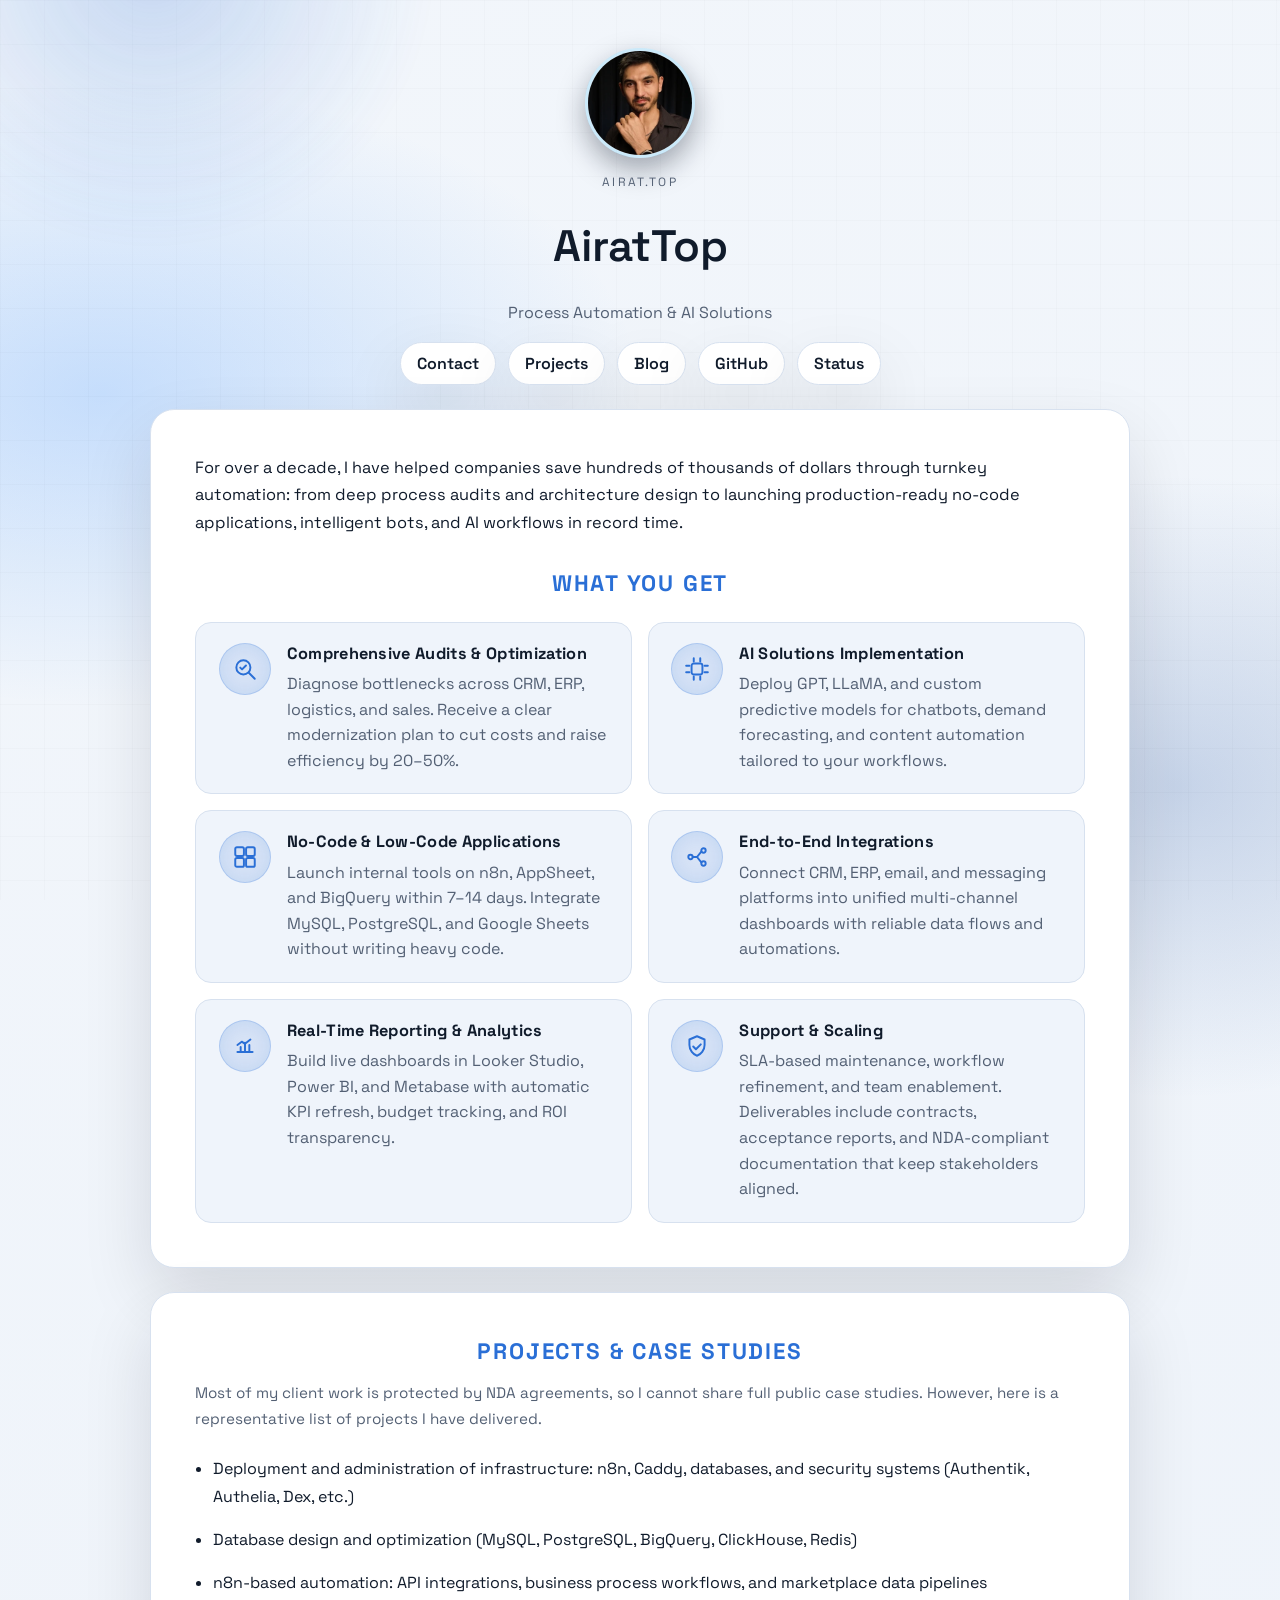
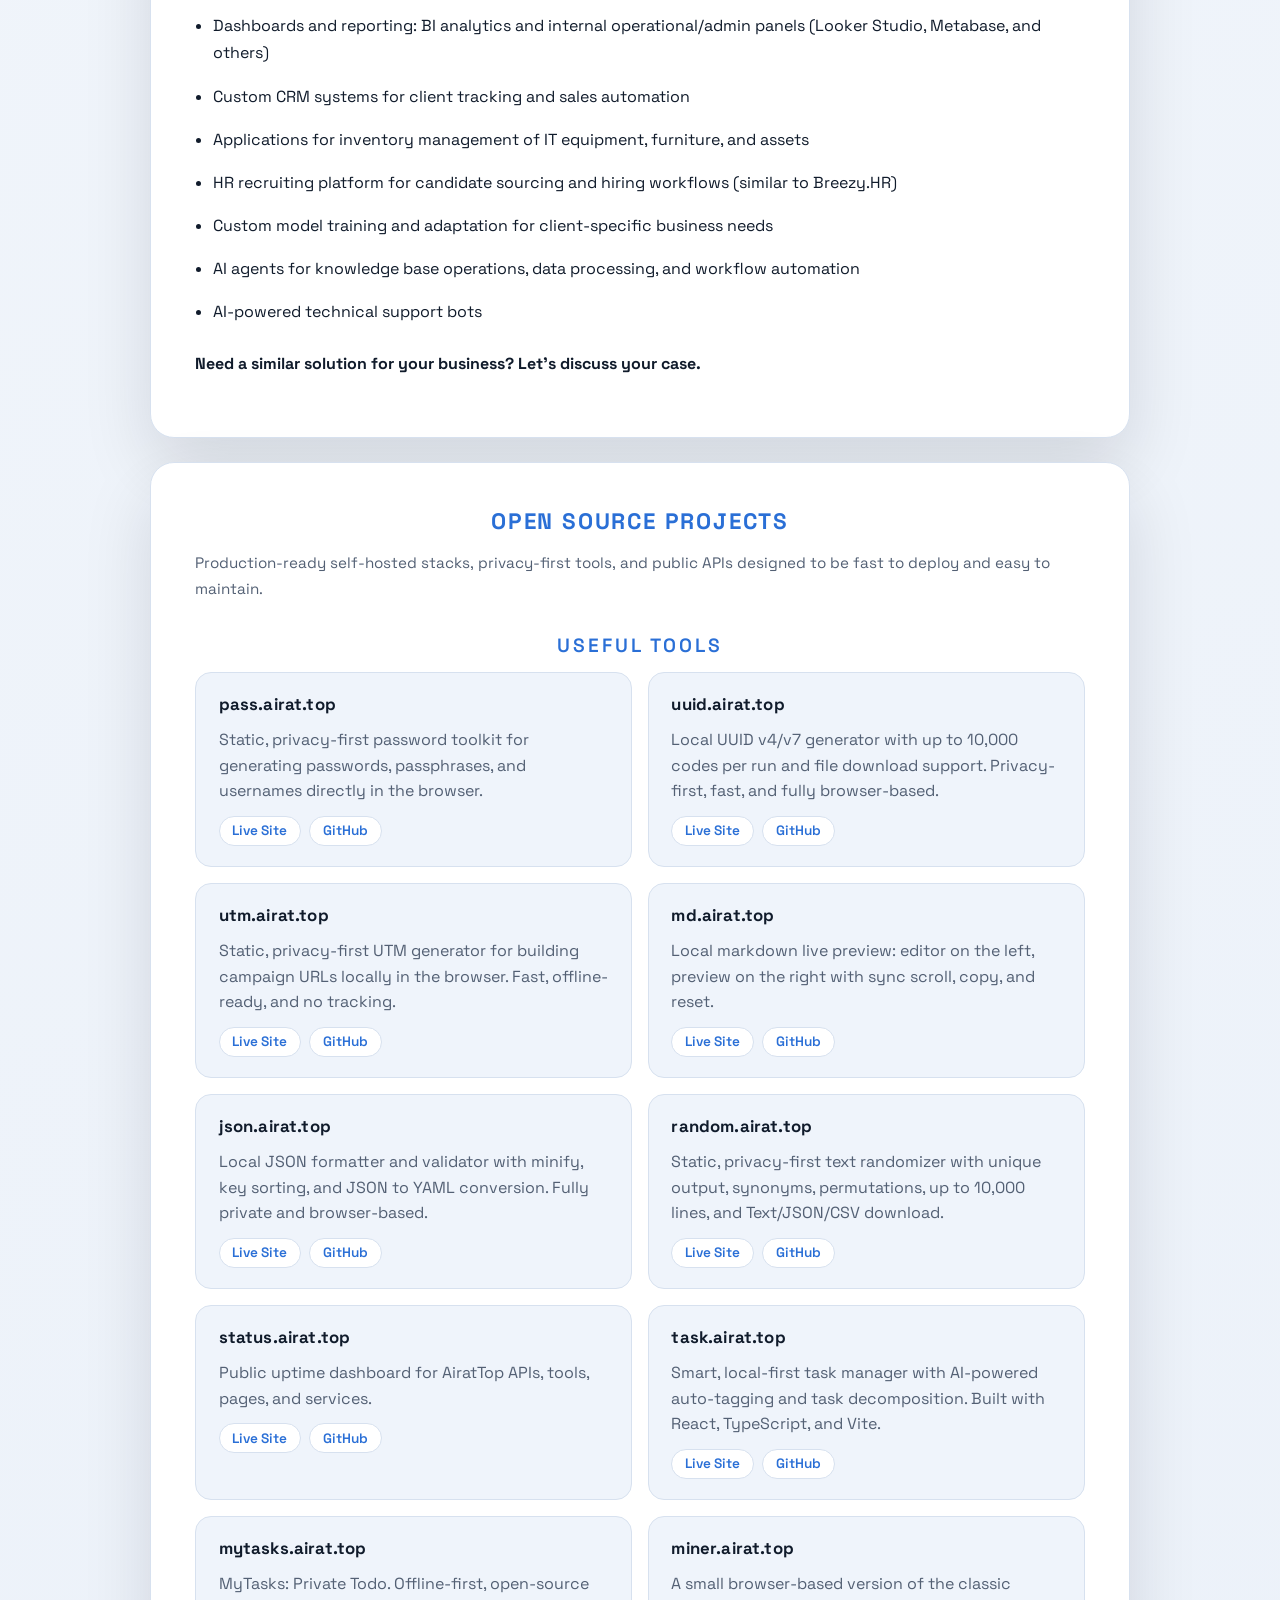
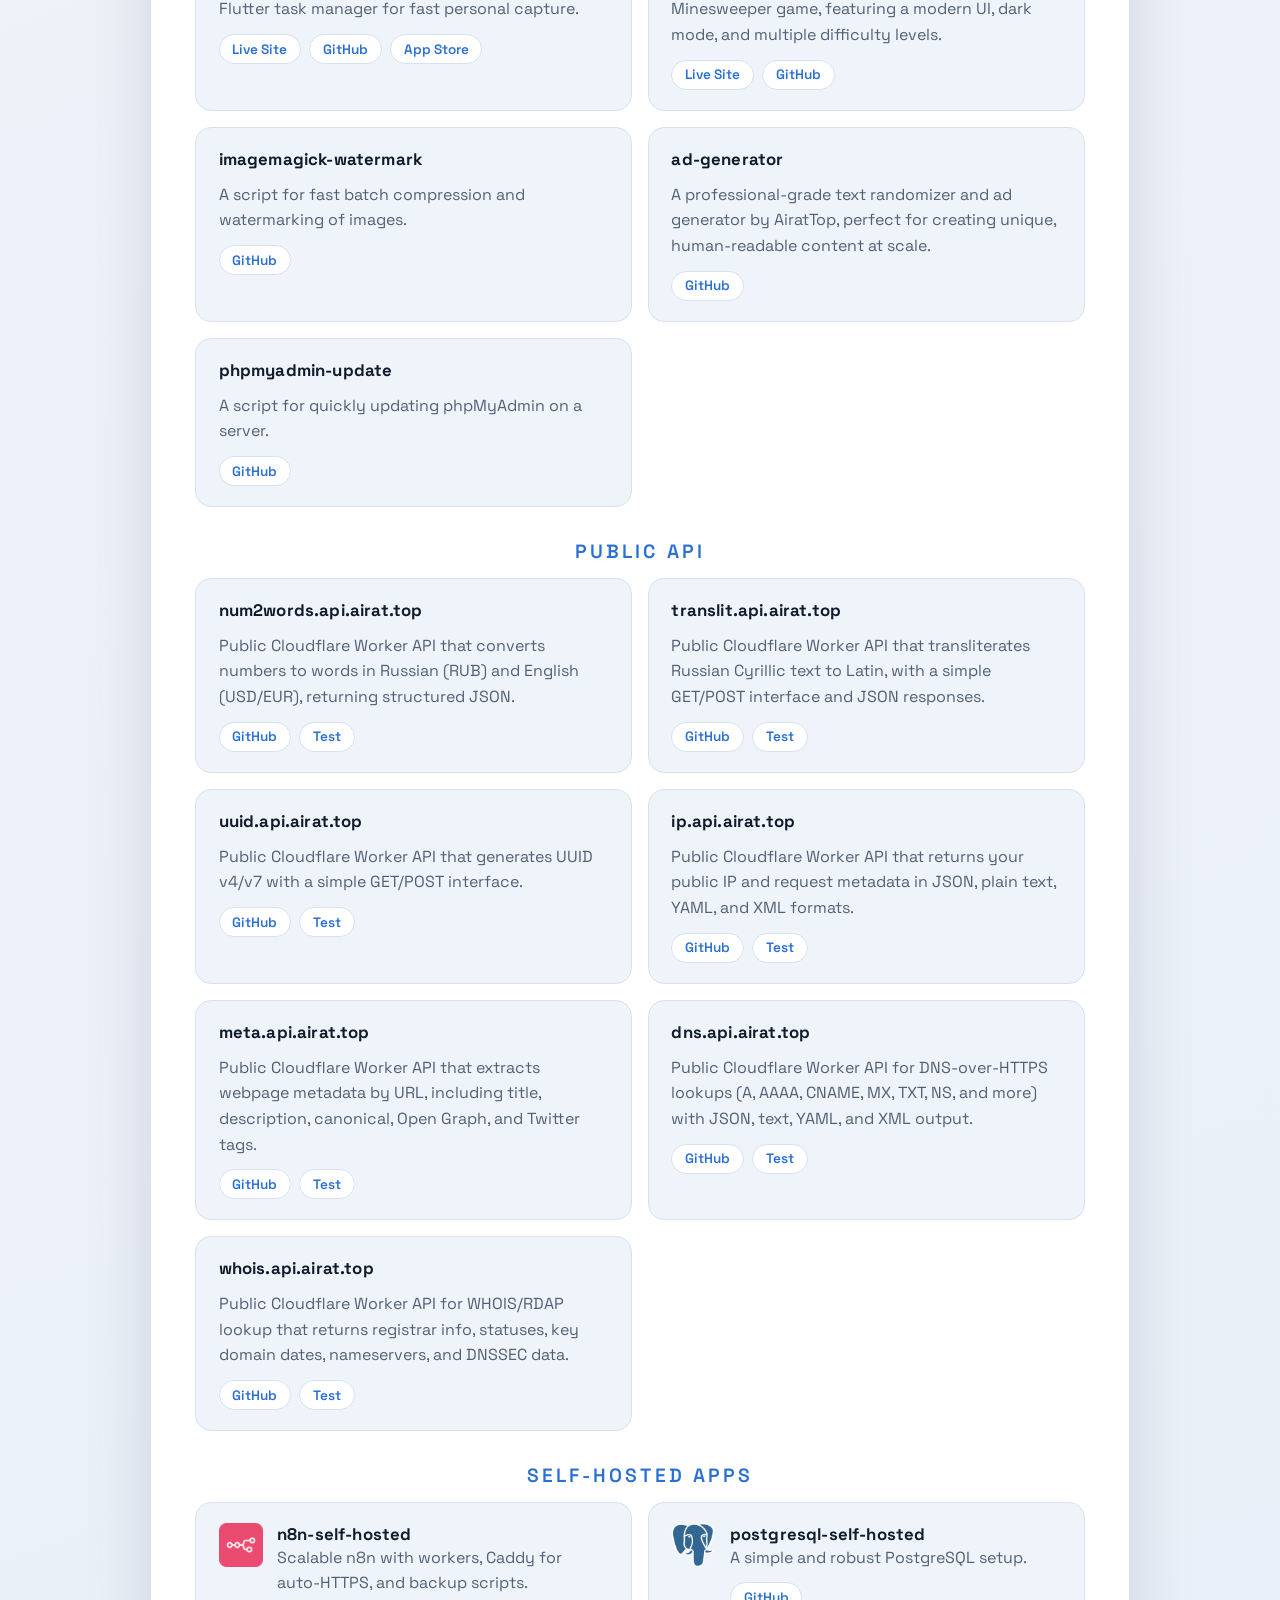
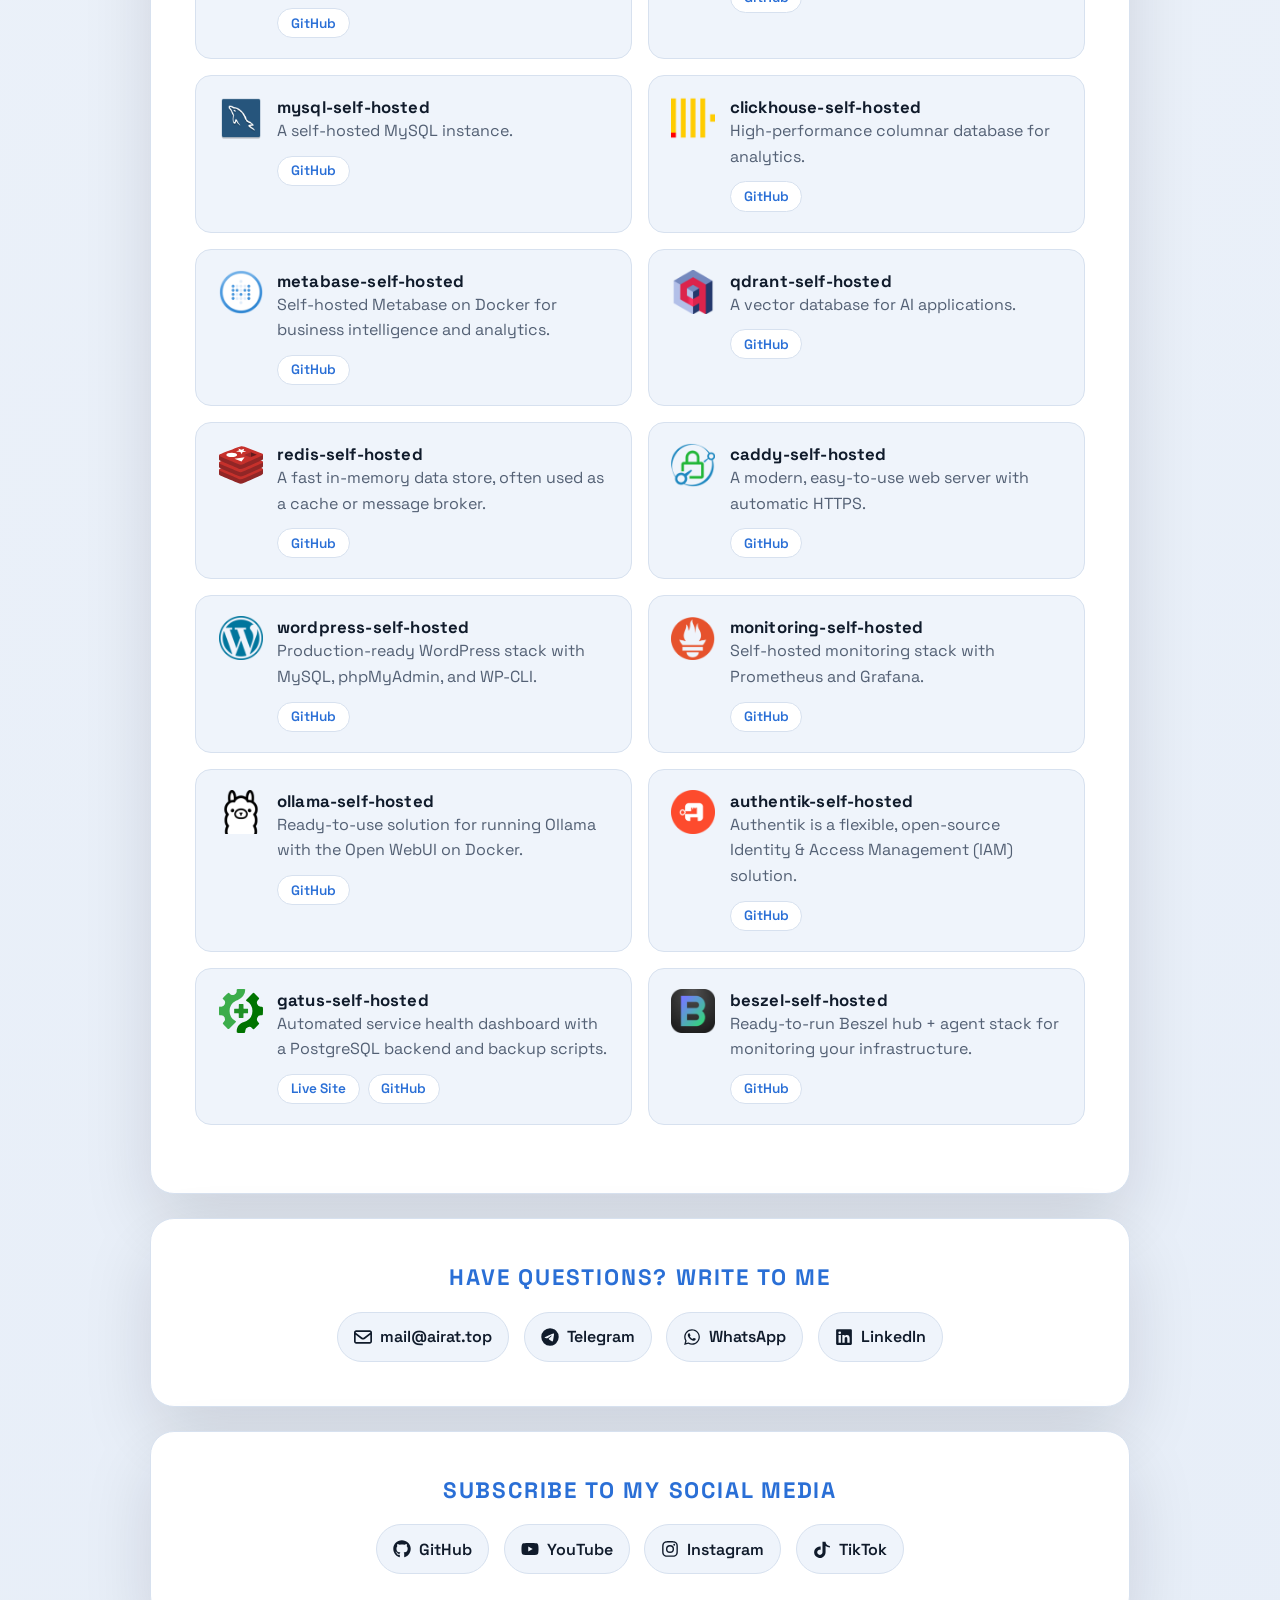
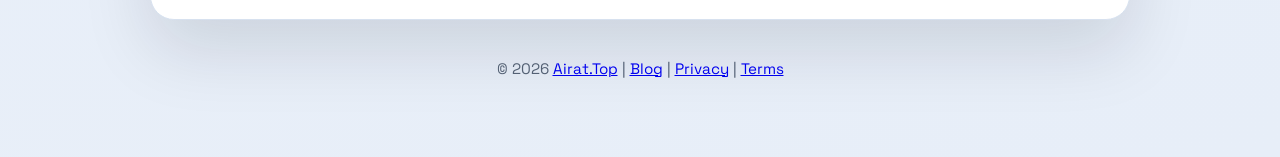
==== public_html/index.html @ 18b8983d "dns-prefetch" ====
<!doctype html>
<html lang="en">
  <head>
    <meta charset="utf-8" />
    <meta name="viewport" content="width=device-width, initial-scale=1" />
    <meta name="description" content="AiratTop helps companies automate processes and launch AI-driven solutions, from audits to no-code apps, analytics, and ongoing support." />
    <title>AiratTop · Process Automation & AI Solutions</title>
    <meta property="og:type" content="website" />
    <meta property="og:title" content="AiratTop · Process Automation & AI Solutions" />
    <meta property="og:description" content="Discover how AiratTop delivers comprehensive audits, AI implementation, no-code apps, and analytics to accelerate your business." />
    <meta property="og:url" content="https://airat.top/" />
    <meta property="og:image" content="https://airat.top/airattop.webp" />
    <meta property="og:image:width" content="500" />
    <meta property="og:image:height" content="500" />
    <meta property="twitter:card" content="summary" />
    <meta property="twitter:title" content="AiratTop · Process Automation & AI Solutions" />
    <meta property="twitter:description" content="Discover how AiratTop delivers comprehensive audits, AI implementation, no-code apps, and analytics to accelerate your business." />
    <meta property="twitter:image" content="https://airat.top/airattop.webp" />
    <meta name="msvalidate.01" content="A4ADBC8E0D3C862E117640B06AC788E3" />
    <meta name="google-site-verification" content="zuHpP1sB8u4uv7gVtMj2RNaGCoxq2lGMYENOCMovy1Y" />
    <meta name="yandex-verification" content="6d08a6d5c02c329e" />
    <meta name="p:domain_verify" content="ebe9e31b6c3867c499c054b525b7a05e"/>
    <meta name="facebook-domain-verification" content="57b31tks4dszokcc8qifbw5cs7ctpy" />
    <meta name="facebook-domain-verification" content="f70y7gwi4xaal0mtgptkglyg5e4s3k" />
    <link rel="canonical" href="https://airat.top/" />
    <link rel="apple-touch-icon" sizes="180x180" href="/apple-touch-icon.png" />
    <link rel="icon" type="image/png" sizes="32x32" href="/favicon-32x32.png" />
    <link rel="icon" type="image/png" sizes="16x16" href="/favicon-16x16.png" />
    <link rel="icon" href="/favicon.ico" />
    <link rel="manifest" href="/site.webmanifest" />

    <link rel="preconnect" href="https://fonts.googleapis.com" />
    <link rel="preconnect" href="https://fonts.gstatic.com" crossorigin />
    <link rel="dns-prefetch" href="//mc.webvisor.org">
    <link rel="dns-prefetch" href="//mc.yandex.ru">
    <link rel="dns-prefetch" href="//mc.yandex.com">
    <link rel="preconnect" href="https://mc.webvisor.org">
    <link rel="preconnect" href="https://mc.yandex.ru">
    <link rel="preconnect" href="https://mc.yandex.com">
    <link
      href="https://fonts.googleapis.com/css2?family=Space+Grotesk:wght@400;500;600&family=JetBrains+Mono:wght@400;600&display=swap"
      rel="stylesheet"
    />
    <link rel="stylesheet" href="styles.css" />
    <!-- GoogleAnalytics counter -->
    <script async src="https://www.googletagmanager.com/gtag/js?id=G-CVEGGNPJXK"></script>
    <script>
      window.dataLayer = window.dataLayer || [];
      function gtag(){dataLayer.push(arguments);}
      gtag('js', new Date());
      gtag('config', 'G-CVEGGNPJXK');
    </script>
    <!-- /GoogleAnalytics counter -->
  </head>
  <body>
    <div class="bg-glow" aria-hidden="true"></div>

    <main class="shell">
      <header class="brand brand-centered">
        <div class="avatar">
          <img src="airattop.webp" alt="AiratTop portrait" />
        </div>
        <p class="brand-eyebrow">airat.top</p>
        <h1>AiratTop</h1>
        <p class="brand-subtitle">Process Automation &amp; AI Solutions</p>
        <div class="brand-actions">
          <a class="repo-link" href="#contact">Contact</a>
          <a class="repo-link" href="#projects">Projects</a>
          <a class="repo-link" href="https://blog.airat.top" target="_blank" rel="noreferrer">Blog</a>
          <a class="repo-link" href="https://github.com/AiratTop" target="_blank" rel="noreferrer">GitHub</a>
          <a class="repo-link" href="https://status.airat.top" target="_blank" rel="noreferrer">Status</a>
        </div>
      </header>

      <section class="content">
        <p class="lead">
          For over a decade, I have helped companies save hundreds of thousands of dollars through turnkey automation:
          from deep process audits and architecture design to launching production-ready no-code applications, intelligent bots,
          and AI workflows in record time.
        </p>

        <h2>What You Get</h2>
        <div class="services-grid">
          <article class="service-card">
            <span class="icon-circle" aria-hidden="true">
              <svg viewBox="0 0 24 24">
                <circle cx="10.5" cy="10.5" r="6.5" />
                <line x1="15.5" y1="15.5" x2="21" y2="21" />
                <path d="M7.6 10.7l1.7 1.7 3.6-3.6" />
              </svg>
            </span>
            <div>
              <h3>Comprehensive Audits &amp; Optimization</h3>
              <p>
                Diagnose bottlenecks across CRM, ERP, logistics, and sales. Receive a clear modernization plan to cut costs
                and raise efficiency by 20–50%.
              </p>
            </div>
          </article>

          <article class="service-card">
            <span class="icon-circle" aria-hidden="true">
              <svg viewBox="0 0 24 24">
                <rect x="7" y="7" width="10" height="10" rx="2" />
                <path d="M9 2v3 M15 2v3 M9 19v3 M15 19v3 M2 9h3 M2 15h3 M19 9h3 M19 15h3" />
              </svg>
            </span>
            <div>
              <h3>AI Solutions Implementation</h3>
              <p>
                Deploy GPT, LLaMA, and custom predictive models for chatbots, demand forecasting, and content automation
                tailored to your workflows.
              </p>
            </div>
          </article>

          <article class="service-card">
            <span class="icon-circle" aria-hidden="true">
              <svg viewBox="0 0 24 24">
                <rect x="3" y="3" width="8" height="8" rx="1.5" />
                <rect x="13" y="3" width="8" height="8" rx="1.5" />
                <rect x="3" y="13" width="8" height="8" rx="1.5" />
                <rect x="13" y="13" width="8" height="8" rx="1.5" />
              </svg>
            </span>
            <div>
              <h3>No-Code &amp; Low-Code Applications</h3>
              <p>
                Launch internal tools on n8n, AppSheet, and BigQuery within 7–14 days. Integrate MySQL, PostgreSQL,
                and Google Sheets without writing heavy code.
              </p>
            </div>
          </article>

          <article class="service-card">
            <span class="icon-circle" aria-hidden="true">
              <svg viewBox="0 0 24 24">
                <circle cx="6" cy="12" r="2" />
                <circle cx="18" cy="6" r="2" />
                <circle cx="18" cy="18" r="2" />
                <path d="M8 12h4" />
                <path d="M12 12l4-5" />
                <path d="M12 12l4 5" />
              </svg>
            </span>
            <div>
              <h3>End-to-End Integrations</h3>
              <p>
                Connect CRM, ERP, email, and messaging platforms into unified multi-channel dashboards with reliable data flows
                and automations.
              </p>
            </div>
          </article>

          <article class="service-card">
            <span class="icon-circle" aria-hidden="true">
              <svg viewBox="0 0 24 24">
                <path d="M5 17.5h14" />
                <path d="M8 13v4.5" />
                <path d="M12 9v8.5" />
                <path d="M16 11v6.5" />
                <path d="M5 11l4-3 3 2 5-4" />
              </svg>
            </span>
            <div>
              <h3>Real-Time Reporting &amp; Analytics</h3>
              <p>
                Build live dashboards in Looker Studio, Power BI, and Metabase with automatic KPI refresh, budget tracking,
                and ROI transparency.
              </p>
            </div>
          </article>

          <article class="service-card">
            <span class="icon-circle" aria-hidden="true">
              <svg viewBox="0 0 24 24">
                <path d="M12 3l7 3v5c0 5-3.5 9-7 10-3.5-1-7-5-7-10V6l7-3z" />
                <path d="M8.5 12.5l2.5 2.5 4.5-4.5" />
              </svg>
            </span>
            <div>
              <h3>Support &amp; Scaling</h3>
              <p>
                SLA-based maintenance, workflow refinement, and team enablement. Deliverables include contracts,
                acceptance reports, and NDA-compliant documentation that keep stakeholders aligned.
              </p>
            </div>
          </article>
        </div>
      </section>

      <section class="content">
        <h2>Projects &amp; Case Studies</h2>
        <p class="meta">
          Most of my client work is protected by NDA agreements, so I cannot share full public case studies.
          However, here is a representative list of projects I have delivered.
        </p>
        <ul>
          <li>Deployment and administration of infrastructure: n8n, Caddy, databases, and security systems (Authentik, Authelia, Dex, etc.)</li>
          <li>Database design and optimization (MySQL, PostgreSQL, BigQuery, ClickHouse, Redis)</li>
          <li>n8n-based automation: API integrations, business process workflows, and marketplace data pipelines</li>
          <li>Dashboards and reporting: BI analytics and internal operational/admin panels (Looker Studio, Metabase, and others)</li>
          <li>Custom CRM systems for client tracking and sales automation</li>
          <li>Applications for inventory management of IT equipment, furniture, and assets</li>
          <li>HR recruiting platform for candidate sourcing and hiring workflows (similar to Breezy.HR)</li>
          <li>Custom model training and adaptation for client-specific business needs</li>
          <li>AI agents for knowledge base operations, data processing, and workflow automation</li>
          <li>AI-powered technical support bots</li>
        </ul>
        <p><strong>Need a similar solution for your business? Let&apos;s discuss your case.</strong></p>
      </section>

      <section class="content" id="projects">
        <h2>Open Source Projects</h2>
        <p class="meta">
          Production-ready self-hosted stacks, privacy-first tools, and public APIs designed to be fast to deploy and easy to maintain.
        </p>

        <h3 class="section-title">Useful Tools</h3>
        <div class="project-grid">
          <article class="project-card">
            <h3>pass.airat.top</h3>
            <p>Static, privacy-first password toolkit for generating passwords, passphrases, and usernames directly in the browser.</p>
            <div class="project-links">
              <a class="pill-link" href="https://pass.airat.top" target="_blank" rel="noreferrer">Live Site</a>
              <a class="pill-link" href="https://github.com/AiratTop/pass.airat.top" target="_blank" rel="noreferrer">GitHub</a>
            </div>
          </article>
          <article class="project-card">
            <h3>uuid.airat.top</h3>
            <p>Local UUID v4/v7 generator with up to 10,000 codes per run and file download support. Privacy-first, fast, and fully browser-based.</p>
            <div class="project-links">
              <a class="pill-link" href="https://uuid.airat.top" target="_blank" rel="noreferrer">Live Site</a>
              <a class="pill-link" href="https://github.com/AiratTop/uuid.airat.top" target="_blank" rel="noreferrer">GitHub</a>
            </div>
          </article>
          <article class="project-card">
            <h3>utm.airat.top</h3>
            <p>Static, privacy-first UTM generator for building campaign URLs locally in the browser. Fast, offline-ready, and no tracking.</p>
            <div class="project-links">
              <a class="pill-link" href="https://utm.airat.top" target="_blank" rel="noreferrer">Live Site</a>
              <a class="pill-link" href="https://github.com/AiratTop/utm.airat.top" target="_blank" rel="noreferrer">GitHub</a>
            </div>
          </article>
          <article class="project-card">
            <h3>md.airat.top</h3>
            <p>Local markdown live preview: editor on the left, preview on the right with sync scroll, copy, and reset.</p>
            <div class="project-links">
              <a class="pill-link" href="https://md.airat.top" target="_blank" rel="noreferrer">Live Site</a>
              <a class="pill-link" href="https://github.com/AiratTop/md.airat.top" target="_blank" rel="noreferrer">GitHub</a>
            </div>
          </article>
          <article class="project-card">
            <h3>json.airat.top</h3>
            <p>Local JSON formatter and validator with minify, key sorting, and JSON to YAML conversion. Fully private and browser-based.</p>
            <div class="project-links">
              <a class="pill-link" href="https://json.airat.top" target="_blank" rel="noreferrer">Live Site</a>
              <a class="pill-link" href="https://github.com/AiratTop/json.airat.top" target="_blank" rel="noreferrer">GitHub</a>
            </div>
          </article>
          <article class="project-card">
            <h3>random.airat.top</h3>
            <p>Static, privacy-first text randomizer with unique output, synonyms, permutations, up to 10,000 lines, and Text/JSON/CSV download.</p>
            <div class="project-links">
              <a class="pill-link" href="https://random.airat.top" target="_blank" rel="noreferrer">Live Site</a>
              <a class="pill-link" href="https://github.com/AiratTop/random.airat.top" target="_blank" rel="noreferrer">GitHub</a>
            </div>
          </article>
          <article class="project-card">
            <h3>status.airat.top</h3>
            <p>Public uptime dashboard for AiratTop APIs, tools, pages, and services.</p>
            <div class="project-links">
              <a class="pill-link" href="https://status.airat.top" target="_blank" rel="noreferrer">Live Site</a>
              <a class="pill-link" href="https://github.com/AiratTop/gatus-self-hosted" target="_blank" rel="noreferrer">GitHub</a>
            </div>
          </article>
          <article class="project-card">
            <h3>task.airat.top</h3>
            <p>Smart, local-first task manager with AI-powered auto-tagging and task decomposition. Built with React, TypeScript, and Vite.</p>
            <div class="project-links">
              <a class="pill-link" href="https://task.airat.top" target="_blank" rel="noreferrer">Live Site</a>
              <a class="pill-link" href="https://github.com/AiratTop/task.airat.top" target="_blank" rel="noreferrer">GitHub</a>
            </div>
          </article>
          <article class="project-card">
            <h3>mytasks.airat.top</h3>
            <p>MyTasks: Private Todo. Offline-first, open-source Flutter task manager for fast personal capture.</p>
            <div class="project-links">
              <a class="pill-link" href="https://mytasks.airat.top" target="_blank" rel="noreferrer">Live Site</a>
              <a class="pill-link" href="https://github.com/AiratTop/mytasks" target="_blank" rel="noreferrer">GitHub</a>
              <a class="pill-link" href="https://apps.apple.com/us/app/mytasks-private-todo/id6755858152" target="_blank" rel="noreferrer">App Store</a>
            </div>
          </article>
          <article class="project-card">
            <h3>miner.airat.top</h3>
            <p>A small browser-based version of the classic Minesweeper game, featuring a modern UI, dark mode, and multiple difficulty levels.</p>
            <div class="project-links">
              <a class="pill-link" href="https://miner.airat.top" target="_blank" rel="noreferrer">Live Site</a>
              <a class="pill-link" href="https://github.com/AiratTop/miner.airat.top" target="_blank" rel="noreferrer">GitHub</a>
            </div>
          </article>
          <article class="project-card">
            <h3>imagemagick-watermark</h3>
            <p>A script for fast batch compression and watermarking of images.</p>
            <div class="project-links">
              <a class="pill-link" href="https://github.com/AiratTop/imagemagick-watermark" target="_blank" rel="noreferrer">GitHub</a>
            </div>
          </article>
          <article class="project-card">
            <h3>ad-generator</h3>
            <p>A professional-grade text randomizer and ad generator by AiratTop, perfect for creating unique, human-readable content at scale.</p>
            <div class="project-links">
              <a class="pill-link" href="https://github.com/AiratTop/ad-generator" target="_blank" rel="noreferrer">GitHub</a>
            </div>
          </article>
          <article class="project-card">
            <h3>phpmyadmin-update</h3>
            <p>A script for quickly updating phpMyAdmin on a server.</p>
            <div class="project-links">
              <a class="pill-link" href="https://github.com/AiratTop/phpmyadmin-update" target="_blank" rel="noreferrer">GitHub</a>
            </div>
          </article>
        </div>

        <h3 class="section-title">Public API</h3>
        <div class="project-grid">
          <article class="project-card">
            <h3>num2words.api.airat.top</h3>
            <p>Public Cloudflare Worker API that converts numbers to words in Russian (RUB) and English (USD/EUR), returning structured JSON.</p>
            <div class="project-links">
              <a class="pill-link" href="https://github.com/AiratTop/num2words.api.airat.top" target="_blank" rel="noreferrer">GitHub</a>
              <a class="pill-link" href="https://num2words.api.airat.top/?number=1234.56&lang=en&currency=usd" target="_blank" rel="noreferrer">Test</a>
            </div>
          </article>
          <article class="project-card">
            <h3>translit.api.airat.top</h3>
            <p>Public Cloudflare Worker API that transliterates Russian Cyrillic text to Latin, with a simple GET/POST interface and JSON responses.</p>
            <div class="project-links">
              <a class="pill-link" href="https://github.com/AiratTop/translit.api.airat.top" target="_blank" rel="noreferrer">GitHub</a>
              <a class="pill-link" href="https://translit.api.airat.top/?text=%D0%9F%D1%80%D0%B8%D0%B2%D0%B5%D1%82" target="_blank" rel="noreferrer">Test</a>
            </div>
          </article>
          <article class="project-card">
            <h3>uuid.api.airat.top</h3>
            <p>Public Cloudflare Worker API that generates UUID v4/v7 with a simple GET/POST interface.</p>
            <div class="project-links">
              <a class="pill-link" href="https://github.com/AiratTop/uuid.api.airat.top" target="_blank" rel="noreferrer">GitHub</a>
              <a class="pill-link" href="https://uuid.api.airat.top" target="_blank" rel="noreferrer">Test</a>
            </div>
          </article>
          <article class="project-card">
            <h3>ip.api.airat.top</h3>
            <p>Public Cloudflare Worker API that returns your public IP and request metadata in JSON, plain text, YAML, and XML formats.</p>
            <div class="project-links">
              <a class="pill-link" href="https://github.com/AiratTop/ip.api.airat.top" target="_blank" rel="noreferrer">GitHub</a>
              <a class="pill-link" href="https://ip.api.airat.top" target="_blank" rel="noreferrer">Test</a>
            </div>
          </article>
          <article class="project-card">
            <h3>meta.api.airat.top</h3>
            <p>Public Cloudflare Worker API that extracts webpage metadata by URL, including title, description, canonical, Open Graph, and Twitter tags.</p>
            <div class="project-links">
              <a class="pill-link" href="https://github.com/AiratTop/meta.api.airat.top" target="_blank" rel="noreferrer">GitHub</a>
              <a class="pill-link" href="https://meta.api.airat.top/?url=https%3A%2F%2Fairat.top" target="_blank" rel="noreferrer">Test</a>
            </div>
          </article>
          <article class="project-card">
            <h3>dns.api.airat.top</h3>
            <p>Public Cloudflare Worker API for DNS-over-HTTPS lookups (A, AAAA, CNAME, MX, TXT, NS, and more) with JSON, text, YAML, and XML output.</p>
            <div class="project-links">
              <a class="pill-link" href="https://github.com/AiratTop/dns.api.airat.top" target="_blank" rel="noreferrer">GitHub</a>
              <a class="pill-link" href="https://dns.api.airat.top/?name=example.com&type=A" target="_blank" rel="noreferrer">Test</a>
            </div>
          </article>
          <article class="project-card">
            <h3>whois.api.airat.top</h3>
            <p>Public Cloudflare Worker API for WHOIS/RDAP lookup that returns registrar info, statuses, key domain dates, nameservers, and DNSSEC data.</p>
            <div class="project-links">
              <a class="pill-link" href="https://github.com/AiratTop/whois.api.airat.top" target="_blank" rel="noreferrer">GitHub</a>
              <a class="pill-link" href="https://whois.api.airat.top/?domain=example.com" target="_blank" rel="noreferrer">Test</a>
            </div>
          </article>
        </div>

        <h3 class="section-title">Self-Hosted Apps</h3>
        <div class="project-grid">
          <article class="project-card project-card--icon">
            <div class="project-card-top">
              <img class="project-icon" src="icons/n8n.png" alt="n8n logo" />
              <div>
                <h3>n8n-self-hosted</h3>
                <p>Scalable n8n with workers, Caddy for auto-HTTPS, and backup scripts.</p>
              </div>
            </div>
            <div class="project-links">
              <a class="pill-link" href="https://github.com/AiratTop/n8n-self-hosted" target="_blank" rel="noreferrer">GitHub</a>
            </div>
          </article>
          <article class="project-card project-card--icon">
            <div class="project-card-top">
              <img class="project-icon" src="icons/psql.webp" alt="PostgreSQL logo" />
              <div>
                <h3>postgresql-self-hosted</h3>
                <p>A simple and robust PostgreSQL setup.</p>
              </div>
            </div>
            <div class="project-links">
              <a class="pill-link" href="https://github.com/AiratTop/postgresql-self-hosted" target="_blank" rel="noreferrer">GitHub</a>
            </div>
          </article>
          <article class="project-card project-card--icon">
            <div class="project-card-top">
              <img class="project-icon" src="icons/mysql.webp" alt="MySQL logo" />
              <div>
                <h3>mysql-self-hosted</h3>
                <p>A self-hosted MySQL instance.</p>
              </div>
            </div>
            <div class="project-links">
              <a class="pill-link" href="https://github.com/AiratTop/mysql-self-hosted" target="_blank" rel="noreferrer">GitHub</a>
            </div>
          </article>
          <article class="project-card project-card--icon">
            <div class="project-card-top">
              <img class="project-icon" src="icons/clickhouse.png" alt="ClickHouse logo" />
              <div>
                <h3>clickhouse-self-hosted</h3>
                <p>High-performance columnar database for analytics.</p>
              </div>
            </div>
            <div class="project-links">
              <a class="pill-link" href="https://github.com/AiratTop/clickhouse-self-hosted" target="_blank" rel="noreferrer">GitHub</a>
            </div>
          </article>
          <article class="project-card project-card--icon">
            <div class="project-card-top">
              <img class="project-icon" src="icons/metabase.png" alt="Metabase logo" />
              <div>
                <h3>metabase-self-hosted</h3>
                <p>Self-hosted Metabase on Docker for business intelligence and analytics.</p>
              </div>
            </div>
            <div class="project-links">
              <a class="pill-link" href="https://github.com/AiratTop/metabase-self-hosted" target="_blank" rel="noreferrer">GitHub</a>
            </div>
          </article>
          <article class="project-card project-card--icon">
            <div class="project-card-top">
              <img class="project-icon" src="icons/qdrant.png" alt="Qdrant logo" />
              <div>
                <h3>qdrant-self-hosted</h3>
                <p>A vector database for AI applications.</p>
              </div>
            </div>
            <div class="project-links">
              <a class="pill-link" href="https://github.com/AiratTop/qdrant-self-hosted" target="_blank" rel="noreferrer">GitHub</a>
            </div>
          </article>
          <article class="project-card project-card--icon">
            <div class="project-card-top">
              <img class="project-icon" src="icons/redis.svg" alt="Redis logo" />
              <div>
                <h3>redis-self-hosted</h3>
                <p>A fast in-memory data store, often used as a cache or message broker.</p>
              </div>
            </div>
            <div class="project-links">
              <a class="pill-link" href="https://github.com/AiratTop/redis-self-hosted" target="_blank" rel="noreferrer">GitHub</a>
            </div>
          </article>
          <article class="project-card project-card--icon">
            <div class="project-card-top">
              <img class="project-icon" src="icons/caddy.png" alt="Caddy logo" />
              <div>
                <h3>caddy-self-hosted</h3>
                <p>A modern, easy-to-use web server with automatic HTTPS.</p>
              </div>
            </div>
            <div class="project-links">
              <a class="pill-link" href="https://github.com/AiratTop/caddy-self-hosted" target="_blank" rel="noreferrer">GitHub</a>
            </div>
          </article>
          <article class="project-card project-card--icon">
            <div class="project-card-top">
              <img class="project-icon" src="icons/wp.png" alt="WordPress logo" />
              <div>
                <h3>wordpress-self-hosted</h3>
                <p>Production-ready WordPress stack with MySQL, phpMyAdmin, and WP-CLI.</p>
              </div>
            </div>
            <div class="project-links">
              <a class="pill-link" href="https://github.com/AiratTop/wordpress-self-hosted" target="_blank" rel="noreferrer">GitHub</a>
            </div>
          </article>
          <article class="project-card project-card--icon">
            <div class="project-card-top">
              <img class="project-icon" src="icons/prometheus.png" alt="Monitoring stack logo" />
              <div>
                <h3>monitoring-self-hosted</h3>
                <p>Self-hosted monitoring stack with Prometheus and Grafana.</p>
              </div>
            </div>
            <div class="project-links">
              <a class="pill-link" href="https://github.com/AiratTop/monitoring-self-hosted" target="_blank" rel="noreferrer">GitHub</a>
            </div>
          </article>
          <article class="project-card project-card--icon">
            <div class="project-card-top">
              <img class="project-icon" src="icons/ollama.png" alt="Ollama logo" />
              <div>
                <h3>ollama-self-hosted</h3>
                <p>Ready-to-use solution for running Ollama with the Open WebUI on Docker.</p>
              </div>
            </div>
            <div class="project-links">
              <a class="pill-link" href="https://github.com/AiratTop/ollama-self-hosted" target="_blank" rel="noreferrer">GitHub</a>
            </div>
          </article>
          <article class="project-card project-card--icon">
            <div class="project-card-top">
              <img class="project-icon" src="icons/authentik.png" alt="Authentik logo" />
              <div>
                <h3>authentik-self-hosted</h3>
                <p>Authentik is a flexible, open-source Identity &amp; Access Management (IAM) solution.</p>
              </div>
            </div>
            <div class="project-links">
              <a class="pill-link" href="https://github.com/AiratTop/authentik-self-hosted" target="_blank" rel="noreferrer">GitHub</a>
            </div>
          </article>
          <article class="project-card project-card--icon">
            <div class="project-card-top">
              <img class="project-icon" src="icons/gatus.svg" alt="Gatus logo" />
              <div>
                <h3>gatus-self-hosted</h3>
                <p>Automated service health dashboard with a PostgreSQL backend and backup scripts.</p>
              </div>
            </div>
            <div class="project-links">
              <a class="pill-link" href="https://status.airat.top" target="_blank" rel="noreferrer">Live Site</a>
              <a class="pill-link" href="https://github.com/AiratTop/gatus-self-hosted" target="_blank" rel="noreferrer">GitHub</a>
            </div>
          </article>
          <article class="project-card project-card--icon">
            <div class="project-card-top">
              <img class="project-icon" src="icons/beszel.png" alt="Beszel logo" />
              <div>
                <h3>beszel-self-hosted</h3>
                <p>Ready-to-run Beszel hub + agent stack for monitoring your infrastructure.</p>
              </div>
            </div>
            <div class="project-links">
              <a class="pill-link" href="https://github.com/AiratTop/beszel-self-hosted" target="_blank" rel="noreferrer">GitHub</a>
            </div>
          </article>
        </div>
      </section>

      <section class="content content-center" id="contact">
        <h2>Have Questions? Write to Me</h2>
        <div class="action-grid">
          <a class="action-btn" href="mailto:mail@airat.top">
            <svg viewBox="0 0 512 512" aria-hidden="true" focusable="false" fill="currentColor">
              <path d="M61.4 64C27.5 64 0 91.5 0 125.4c0 .9 0 1.7.1 2.6H0V384c0 35.3 28.7 64 64 64h384c35.3 0 64-28.7 64-64V128h-.1c0-.9.1-1.7.1-2.6 0-33.9-27.5-61.4-61.4-61.4H61.4Zm402.6 128.3V384c0 8.8-7.2 16-16 16H64c-8.8 0-16-7.2-16-16V192.3l154.8 117.4c31.4 23.9 74.9 23.9 106.4 0L464 192.3ZM48 125.4c0-7.4 6-13.4 13.4-13.4h389.2c7.4 0 13.4 6 13.4 13.4 0 4.2-2 8.2-5.3 10.7L280.2 271.5c-14.3 10.8-34.1 10.8-48.4 0L53.3 136.1c-3.3-2.5-5.3-6.5-5.3-10.7Z" />
            </svg>
            mail@airat.top
          </a>
          <a class="action-btn" href="https://t.me/Airat_Halitov" target="_blank" rel="noreferrer">
            <svg viewBox="0 0 512 512" aria-hidden="true" focusable="false" fill="currentColor">
              <path d="M256 8a248 248 0 1 0 0 496 248 248 0 1 0 0-496Zm115 168.7c-3.7 39.2-19.9 134.4-28.1 178.3-3.5 18.6-10.3 24.8-16.9 25.4-14.4 1.3-25.3-9.5-39.3-18.7-21.8-14.3-34.2-23.2-55.3-37.2-24.5-16.1-8.6-25 5.3-39.5 3.7-3.8 67.1-61.5 68.3-66.7.2-.7.3-3.1-1.2-4.4s-3.6-.8-5.1-.5c-2.2.5-37.1 23.5-104.6 69.1-9.9 6.8-18.9 10.1-26.9 9.9-8.9-.2-25.9-5-38.6-9.1-15.5-5-27.9-7.7-26.8-16.3.6-4.5 6.7-9 18.4-13.7 72.3-31.5 120.5-52.3 144.6-62.3 68.9-28.6 83.2-33.6 92.5-33.8 2.1 0 6.6.5 9.6 2.9 2 1.7 3.2 4.1 3.5 6.7.5 3.2.6 6.5.4 9.8Z" />
            </svg>
            Telegram
          </a>
          <a class="action-btn" href="https://wa.me/+79667770704" target="_blank" rel="noreferrer">
            <svg viewBox="0 0 448 512" aria-hidden="true" focusable="false" fill="currentColor">
              <path d="M380.9 97.1c-41.9-42-97.7-65.1-157-65.1C101.5 32 2 131.6 2 254c0 39.1 10.2 77.3 29.6 111L0 480l117.7-30.9c32.4 17.7 68.9 27 106.1 27h.1c122.3 0 224.1-99.6 224.1-222 0-59.3-25.2-115-67.1-157Zm-157 341.6c-33.2 0-65.7-8.9-94-25.7l-6.7-4-69.8 18.3 18.6-68.1-4.4-7c-18.5-29.4-28.2-63.3-28.2-98.2C40.4 152.3 123.2 69.5 225 69.5c49.3 0 95.6 19.2 130.4 54.1s56.2 81.2 56.1 130.5c0 101.8-84.9 184.6-186.6 184.6Zm94.9-138.2c-5.5-2.8-32.8-16.2-37.9-18-5.1-1.9-8.8-2.8-12.5 2.8s-14.3 18-17.6 21.8c-3.2 3.7-6.5 4.2-12 1.4-32.6-16.3-54-29.1-75.5-66-5.7-9.8 5.7-9.1 16.3-30.3 1.8-3.7.9-6.9-.5-9.7s-12.5-30.1-17.1-41.2c-4.5-10.8-9.1-9.3-12.5-9.5-3.2-.2-6.9-.2-10.6-.2s-9.7 1.4-14.8 6.9c-5.1 5.6-19.4 19-19.4 46.3s19.9 53.7 22.6 57.4c2.8 3.7 39.1 59.7 94.8 83.8 35.2 15.2 49 16.5 66.6 13.9 10.7-1.6 32.8-13.4 37.4-26.4s4.6-24.1 3.2-26.4c-1.3-2.5-5-3.9-10.5-6.6Z" />
            </svg>
            WhatsApp
          </a>
          <a class="action-btn" href="https://www.linkedin.com/in/AiratTop" target="_blank" rel="noreferrer">
            <svg viewBox="0 0 448 512" aria-hidden="true" focusable="false" fill="currentColor">
              <path d="M416 32H31.9C14.3 32 0 46.5 0 64.3v383.4C0 465.5 14.3 480 31.9 480H416c17.6 0 32-14.5 32-32.3V64.3C448 46.5 433.6 32 416 32Zm-280.6 384H69v-213.8h66.5V416Zm-33.2-320a38.5 38.5 0 1 1 0 77 38.5 38.5 0 1 1 0-77ZM384.3 416h-66.4v-104c0-24.8-.5-56.7-34.5-56.7-34.6 0-39.9 27-39.9 54.9V416h-66.4V202.2h63.7v29.2h.9c8.9-16.8 30.6-34.5 62.9-34.5 67.2 0 79.7 44.3 79.7 101.9V416Z" />
            </svg>
            LinkedIn
          </a>
        </div>
      </section>

      <section class="content content-center">
        <h2>Subscribe to My Social Media</h2>
        <div class="action-grid">
          <a class="action-btn" href="https://github.com/AiratTop" target="_blank" rel="noreferrer">
            <svg viewBox="0 0 512 512" aria-hidden="true" focusable="false" fill="currentColor">
              <path d="M173.9 397.4c0 2-2.3 3.6-5.2 3.6-3.3 .3-5.6-1.3-5.6-3.6 0-2 2.3-3.6 5.2-3.6 3-.3 5.6 1.3 5.6 3.6zm-31.1-4.5c-.7 2 1.3 4.3 4.3 4.9 2.6 1 5.6 0 6.2-2s-1.3-4.3-4.3-5.2c-2.6-.7-5.5 .3-6.2 2.3zm44.2-1.7c-2.9 .7-4.9 2.6-4.6 4.9 .3 2 2.9 3.3 5.9 2.6 2.9-.7 4.9-2.6 4.6-4.6-.3-1.9-3-3.2-5.9-2.9zM252.8 8c-138.7 0-244.8 105.3-244.8 244 0 110.9 69.8 205.8 169.5 239.2 12.8 2.3 17.3-5.6 17.3-12.1 0-6.2-.3-40.4-.3-61.4 0 0-70 15-84.7-29.8 0 0-11.4-29.1-27.8-36.6 0 0-22.9-15.7 1.6-15.4 0 0 24.9 2 38.6 25.8 21.9 38.6 58.6 27.5 72.9 20.9 2.3-16 8.8-27.1 16-33.7-55.9-6.2-112.3-14.3-112.3-110.5 0-27.5 7.6-41.3 23.6-58.9-2.6-6.5-11.1-33.3 2.6-67.9 20.9-6.5 69 27 69 27 20-5.6 41.5-8.5 62.8-8.5s42.8 2.9 62.8 8.5c0 0 48.1-33.6 69-27 13.7 34.7 5.2 61.4 2.6 67.9 16 17.7 25.8 31.5 25.8 58.9 0 96.5-58.9 104.2-114.8 110.5 9.2 7.9 17 22.9 17 46.4 0 33.7-.3 75.4-.3 83.6 0 6.5 4.6 14.4 17.3 12.1 100-33.2 167.8-128.1 167.8-239 0-138.7-112.5-244-251.2-244zM105.2 352.9c-1.3 1-1 3.3 .7 5.2 1.6 1.6 3.9 2.3 5.2 1 1.3-1 1-3.3-.7-5.2-1.6-1.6-3.9-2.3-5.2-1zm-10.8-8.1c-.7 1.3 .3 2.9 2.3 3.9 1.6 1 3.6 .7 4.3-.7 .7-1.3-.3-2.9-2.3-3.9-2-.6-3.6-.3-4.3 .7zm32.4 35.6c-1.6 1.3-1 4.3 1.3 6.2 2.3 2.3 5.2 2.6 6.5 1 1.3-1.3 .7-4.3-1.3-6.2-2.2-2.3-5.2-2.6-6.5-1zm-11.4-14.7c-1.6 1-1.6 3.6 0 5.9s4.3 3.3 5.6 2.3c1.6-1.3 1.6-3.9 0-6.2-1.4-2.3-4-3.3-5.6-2z" />
            </svg>
            GitHub
          </a>
          <a class="action-btn" href="https://www.youtube.com/@AiratTop?sub_confirmation=1" target="_blank" rel="noreferrer">
            <svg viewBox="0 0 576 512" aria-hidden="true" focusable="false" fill="currentColor">
              <path d="M549.7 124.1c-6.2-23.7-24.8-42.3-48.3-48.6C458.9 64 288.1 64 288.1 64S117.3 64 74.7 75.5C51.2 81.8 32.7 100.4 26.4 124.1 15 167 15 256.4 15 256.4s0 89.4 11.4 132.3c6.3 23.6 24.8 41.5 48.3 47.8 42.6 11.5 213.4 11.5 213.4 11.5s170.8 0 213.4-11.5c23.5-6.3 42-24.2 48.3-47.8 11.4-42.9 11.4-132.3 11.4-132.3s0-89.4-11.4-132.3ZM232.2 337.6V175.2l142.7 81.2-142.7 81.2Z" />
            </svg>
            YouTube
          </a>
          <a class="action-btn" href="https://www.instagram.com/airat.top/" target="_blank" rel="noreferrer">
            <svg viewBox="0 0 448 512" aria-hidden="true" focusable="false" fill="currentColor">
              <path d="M224.3 141a115 115 0 1 0 -.6 230 115 115 0 1 0 .6-230zm-.6 40.4a74.6 74.6 0 1 1 .6 149.2 74.6 74.6 0 1 1 -.6-149.2zm93.4-45.1a26.8 26.8 0 1 1 53.6 0 26.8 26.8 0 1 1 -53.6 0zm129.7 27.2c-1.7-35.9-9.9-67.7-36.2-93.9-26.2-26.2-58-34.4-93.9-36.2-37-2.1-147.9-2.1-184.9 0-35.8 1.7-67.6 9.9-93.9 36.1s-34.4 58-36.2 93.9c-2.1 37-2.1 147.9 0 184.9 1.7 35.9 9.9 67.7 36.2 93.9s58 34.4 93.9 36.2c37 2.1 147.9 2.1 184.9 0 35.9-1.7 67.7-9.9 93.9-36.2 26.2-26.2 34.4-58 36.2-93.9 2.1-37 2.1-147.8 0-184.8zM399 388c-7.8 19.6-22.9 34.7-42.6 42.6-29.5 11.7-99.5 9-132.1 9s-102.7 2.6-132.1-9c-19.6-7.8-34.7-22.9-42.6-42.6-11.7-29.5-9-99.5-9-132.1s-2.6-102.7 9-132.1c7.8-19.6 22.9-34.7 42.6-42.6 29.5-11.7 99.5-9 132.1-9s102.7-2.6 132.1 9c19.6 7.8 34.7 22.9 42.6 42.6 11.7 29.5 9 99.5 9 132.1s2.7 102.7-9 132.1z" />
            </svg>
            Instagram
          </a>
          <a class="action-btn" href="https://www.tiktok.com/@airat.top" target="_blank" rel="noreferrer">
            <svg viewBox="0 0 448 512" aria-hidden="true" focusable="false" fill="currentColor">
              <path d="M448.5 209.9c-44 .1-87-13.6-122.8-39.2v178.7c0 33.1-10.1 65.4-29 92.6s-45.6 48-76.6 59.6-64.8 13.5-96.9 5.3-60.9-25.9-82.7-50.8-35.3-56-39-88.9 2.9-66.1 18.6-95.2 40-52.7 69.6-67.7 62.9-20.5 95.7-16v89.9c-15-4.7-31.1-4.6-46 .4s-27.9 14.6-37 27.3-14 28.1-13.9 43.9 5.2 31 14.5 43.7 22.4 22.1 37.4 26.9 31.1 4.8 46-.1 28-14.4 37.2-27.1 14.2-28.1 14.2-43.8V48.5h88c-.1 7.4.6 14.9 1.9 22.2 3.1 16.3 9.4 31.9 18.7 45.7s21.3 25.6 35.2 34.6c19.9 13.1 43.2 20.1 67 20.1v87.4Z" />
            </svg>
            TikTok
          </a>
        </div>
      </section>

      <footer class="doc-footer">
        <p>
          © 2026
          <a href="https://airat.top" target="_blank" rel="author">Airat.Top</a>
          |
          <a href="https://blog.airat.top" target="_blank" rel="noreferrer">Blog</a>
          |
          <a href="https://privacy.airat.top" target="_blank" rel="noreferrer privacy-policy">Privacy</a>
          |
          <a href="https://terms.airat.top" target="_blank" rel="noreferrer terms-of-service">Terms</a>
        </p>
      </footer>
    </main>
    <!-- Yandex.Metrika counter -->
    <script type="text/javascript">
        (function(m,e,t,r,i,k,a){
            m[i]=m[i]||function(){(m[i].a=m[i].a||[]).push(arguments)};
            m[i].l=1*new Date();
            for (var j = 0; j < document.scripts.length; j++) {if (document.scripts[j].src === r) { return; }}
            k=e.createElement(t),a=e.getElementsByTagName(t)[0],k.async=1,k.src=r,a.parentNode.insertBefore(k,a)
        })(window, document,'script','https://mc.webvisor.org/metrika/tag_ww.js?id=108475956', 'ym');
        ym(108475956, 'init', {ssr:true, webvisor:true, clickmap:true, referrer: document.referrer, url: location.href, accurateTrackBounce:true, trackLinks:true});
    </script>
    <noscript><div><img src="https://mc.yandex.ru/watch/108475956" style="position:absolute; left:-9999px;" alt="" /></div></noscript>
    <!-- /Yandex.Metrika counter -->
  </body>
</html>
---- public_html/styles.css ----
:root {
  color-scheme: light dark;
  --bg: #f2f6fb;
  --bg-strong: #e7eef8;
  --surface: #ffffff;
  --surface-strong: #eff4fb;
  --text: #101b2b;
  --muted: #536074;
  --accent: #2a6fd6;
  --accent-strong: #1b4f9a;
  --border: #d7e1ef;
  --shadow: 0 30px 70px rgba(9, 18, 33, 0.12);
  --chip: #e7effb;
  --focus: rgba(42, 111, 214, 0.25);
  --grid: rgba(12, 18, 35, 0.05);
  --action-primary-bg: linear-gradient(135deg, #3a86ff, #2a6fd6);
  --action-primary-text: #f5f8ff;
}

@media (prefers-color-scheme: dark) {
  :root {
    --bg: #0b111a;
    --bg-strong: #0f1724;
    --surface: #141e2c;
    --surface-strong: #1a2536;
    --text: #e6edf7;
    --muted: #9fb0c7;
    --accent: #61a8ff;
    --accent-strong: #2f6bd1;
    --border: #233049;
    --shadow: 0 30px 80px rgba(0, 0, 0, 0.45);
    --chip: #1b263a;
    --focus: rgba(97, 168, 255, 0.25);
    --grid: rgba(255, 255, 255, 0.05);
    --action-primary-bg: linear-gradient(135deg, #6cb2ff, #3a7de0);
    --action-primary-text: #071018;
  }
}

* {
  box-sizing: border-box;
}

body {
  margin: 0;
  min-height: 100vh;
  font-family: "Space Grotesk", "Segoe UI", sans-serif;
  color: var(--text);
  background: radial-gradient(900px 520px at 8% 6%, rgba(66, 149, 255, 0.25), transparent 60%),
    radial-gradient(700px 520px at 92% 12%, rgba(28, 78, 160, 0.2), transparent 60%),
    linear-gradient(160deg, var(--bg), var(--bg-strong));
  display: flex;
  align-items: flex-start;
  justify-content: center;
  padding: 48px 20px 64px;
}

body::before {
  content: "";
  position: fixed;
  inset: 0;
  background-image: linear-gradient(var(--grid) 1px, transparent 1px),
    linear-gradient(90deg, var(--grid) 1px, transparent 1px);
  background-size: 44px 44px;
  pointer-events: none;
  opacity: 0.35;
  z-index: 0;
}

.bg-glow {
  position: fixed;
  inset: -35% auto auto -10%;
  width: 560px;
  height: 560px;
  background: radial-gradient(circle at center, rgba(58, 134, 255, 0.3), transparent 70%);
  filter: blur(20px);
  opacity: 0.8;
  pointer-events: none;
  animation: drift 18s ease-in-out infinite;
  z-index: 0;
}

@media (prefers-color-scheme: light) {
  .bg-glow {
    background: radial-gradient(circle at center, rgba(42, 111, 214, 0.28), transparent 70%);
  }
}

@keyframes drift {
  0% {
    transform: translate3d(0, 0, 0);
  }
  50% {
    transform: translate3d(40px, 20px, 0);
  }
  100% {
    transform: translate3d(0, 0, 0);
  }
}

.shell {
  width: min(980px, 100%);
  display: grid;
  gap: 24px;
  position: relative;
  z-index: 1;
}

.brand {
  display: flex;
  align-items: flex-end;
  justify-content: space-between;
  gap: 16px;
}

.brand-centered {
  flex-direction: column;
  align-items: center;
  text-align: center;
}

.brand-copy {
  max-width: 680px;
}

.brand-eyebrow {
  text-transform: uppercase;
  letter-spacing: 0.18em;
  font-size: 12px;
  color: var(--muted);
  margin: 0 0 12px;
}

.brand h1 {
  margin: 0 0 10px;
  font-size: clamp(28px, 4vw, 44px);
  font-weight: 600;
}

.brand-subtitle {
  margin: 0;
  color: var(--muted);
  font-size: 16px;
  line-height: 1.6;
}

.brand-actions {
  display: flex;
  align-items: center;
  gap: 12px;
  flex-wrap: nowrap;
}

.brand-centered .brand-actions {
  justify-content: center;
}

.repo-link {
  appearance: none;
  text-decoration: none;
  color: var(--text);
  font-weight: 600;
  padding: 10px 16px;
  border-radius: 999px;
  border: 1px solid var(--border);
  background: var(--surface);
  box-shadow: var(--shadow);
  display: inline-flex;
  align-items: center;
  justify-content: center;
  cursor: pointer;
  transition: transform 0.2s ease, border-color 0.2s ease, color 0.2s ease;
}

.repo-link:hover {
  transform: translateY(-1px);
  border-color: var(--accent);
  color: var(--accent);
}

.content {
  background: var(--surface);
  border-radius: 24px;
  border: 1px solid var(--border);
  padding: clamp(1.75rem, 2.2vw + 1rem, 3rem);
  box-shadow: var(--shadow);
}

.content .lead {
  margin-top: 0;
  font-size: 1.02rem;
  color: var(--text);
}

.content .meta {
  margin: 0 0 1.5rem;
  color: var(--muted);
  font-size: 0.95rem;
}

.content h2 {
  margin: 2rem 0 0.85rem;
  font-size: clamp(1.05rem, 1.2vw + 0.95rem, 1.4rem);
  letter-spacing: 0.08em;
  text-transform: uppercase;
  color: var(--accent);
  text-align: center;
}

.content h2:first-child {
  margin-top: 0;
}

.content > section:first-of-type h2 {
  margin-top: 1rem;
}

.content p,
.content li {
  margin: 0 0 1rem;
  line-height: 1.7;
}

.content ul {
  padding-left: 1.1rem;
  margin: 0 0 1.5rem;
}

.content a {
  color: var(--accent);
  text-decoration: none;
  font-weight: 600;
}

.content a:hover {
  text-decoration: underline;
}

.content code {
  font-family: "JetBrains Mono", "SFMono-Regular", Menlo, Consolas, monospace;
  font-size: 0.95rem;
  padding: 0.08rem 0.35rem;
  border-radius: 6px;
  border: 1px solid var(--border);
  background: var(--surface-strong);
}

.doc-footer {
  text-align: center;
  color: var(--muted);
  font-size: 0.95rem;
}

.wallets {
  display: grid;
  gap: 16px;
  margin-top: 1.5rem;
}

.wallet-card {
  padding: 1.25rem;
  border-radius: 16px;
  border: 1px solid var(--border);
  background: var(--surface-strong);
  transition: transform 0.2s ease, border-color 0.2s ease;
}

.wallet-card:hover,
.wallet-card:focus-within {
  transform: translateY(-3px);
  border-color: var(--accent);
}

.wallet-card h2 {
  margin: 0 0 0.75rem;
  font-size: 0.95rem;
}

.address-row {
  display: flex;
  gap: 0.75rem;
  flex-wrap: nowrap;
  align-items: center;
}

.address {
  margin: 0;
  font-family: "JetBrains Mono", "SFMono-Regular", Menlo, Consolas, monospace;
  font-size: 0.95rem;
  word-break: break-word;
  line-height: 1.5;
}

.copy-button {
  border: none;
  border-radius: 999px;
  padding: 0.45rem 1.1rem;
  font-size: 0.75rem;
  font-weight: 600;
  letter-spacing: 0.08em;
  text-transform: uppercase;
  color: var(--action-primary-text);
  background: var(--action-primary-bg);
  cursor: pointer;
  transition: transform 150ms ease, box-shadow 150ms ease;
  box-shadow: 0 12px 24px rgba(31, 111, 139, 0.2);
}

.copy-button:hover,
.copy-button:focus-visible {
  transform: translateY(-1px);
  box-shadow: 0 16px 30px rgba(31, 111, 139, 0.3);
  outline: none;
}

.copy-button:active {
  transform: translateY(0);
  box-shadow: none;
}

.copy-button.copied {
  background: linear-gradient(135deg, #22c55e, #16a34a);
  color: #081a0d;
}

.hint {
  margin-top: 0.75rem;
  font-size: 0.85rem;
  color: var(--muted);
}

.avatar {
  width: 110px;
  height: 110px;
  border-radius: 50%;
  overflow: hidden;
  border: 3px solid rgba(56, 189, 248, 0.2);
  box-shadow: 0 12px 28px rgba(9, 18, 33, 0.35);
}

.avatar img {
  width: 100%;
  height: 100%;
  object-fit: cover;
  display: block;
}

@media (max-width: 900px) {
  .brand-actions {
    flex-wrap: wrap;
  }
}

@media (max-width: 760px) {
  .brand {
    flex-direction: column;
    align-items: flex-start;
  }

  .brand.brand-centered {
    align-items: center;
    text-align: center;
  }

  .brand.brand-centered .brand-actions {
    justify-content: center;
  }

  .brand-actions {
    width: 100%;
  }
}

@media (prefers-reduced-motion: reduce) {
  * {
    transition-duration: 0.01ms !important;
    scroll-behavior: auto !important;
    animation-duration: 0.01ms !important;
  }
}

.services-grid {
  display: grid;
  gap: 16px;
  margin-top: 1.5rem;
}

@media (min-width: 820px) {
  .services-grid {
    grid-template-columns: repeat(2, minmax(0, 1fr));
  }
}

.service-card {
  display: grid;
  grid-template-columns: auto 1fr;
  gap: 1rem;
  padding: 1.25rem 1.4rem;
  border-radius: 16px;
  border: 1px solid var(--border);
  background: var(--surface-strong);
}

.icon-circle {
  width: 52px;
  height: 52px;
  border-radius: 50%;
  background: rgba(42, 111, 214, 0.12);
  border: 1px solid rgba(42, 111, 214, 0.25);
  display: grid;
  place-items: center;
  box-shadow: inset 0 0 18px rgba(42, 111, 214, 0.12);
}

.icon-circle svg {
  width: 26px;
  height: 26px;
  fill: none;
  stroke: var(--accent);
  stroke-width: 1.8;
  stroke-linecap: round;
  stroke-linejoin: round;
}

.service-card h3 {
  margin: 0;
  font-size: 1.02rem;
  letter-spacing: 0.02em;
}

.service-card p {
  margin: 0.45rem 0 0;
  color: var(--muted);
  line-height: 1.6;
}

.section-title {
  margin: 2rem 0 0.85rem;
  font-size: 1.2rem;
  font-weight: 600;
  letter-spacing: 0.16em;
  text-transform: uppercase;
  color: var(--accent);
  text-align: center;
}

.project-grid {
  display: grid;
  gap: 16px;
  margin-bottom: 1.5rem;
}

@media (min-width: 820px) {
  .project-grid {
    grid-template-columns: repeat(2, minmax(0, 1fr));
  }
}

.project-card {
  display: flex;
  flex-direction: column;
  gap: 0.75rem;
  padding: 1.25rem 1.4rem;
  border-radius: 16px;
  border: 1px solid var(--border);
  background: var(--surface-strong);
  transition: transform 0.2s ease, border-color 0.2s ease;
}

.project-card--icon .project-card-top {
  display: grid;
  grid-template-columns: 44px 1fr;
  gap: 0.9rem;
  align-items: start;
}

.project-card--icon .project-links {
  margin-left: calc(44px + 0.9rem);
}

.project-card--icon h3 {
  margin: 0;
}

.project-card--icon p {
  margin: 0.35rem 0 0;
}

.project-icon {
  width: 44px;
  height: 44px;
  object-fit: contain;
  display: block;
}

.project-card:hover,
.project-card:focus-within {
  transform: translateY(-3px);
  border-color: var(--accent);
}

.project-card h3 {
  margin: 0;
  font-size: 1.05rem;
  letter-spacing: 0.01em;
}

.project-card p {
  margin: 0;
  color: var(--muted);
  line-height: 1.6;
}

.project-links {
  display: flex;
  flex-wrap: wrap;
  gap: 0.5rem;
}

.pill-link {
  display: inline-flex;
  align-items: center;
  justify-content: center;
  padding: 0.35rem 0.8rem;
  border-radius: 999px;
  border: 1px solid var(--border);
  background: var(--surface);
  color: var(--text);
  font-weight: 600;
  font-size: 0.85rem;
  text-decoration: none;
  transition: transform 150ms ease, box-shadow 150ms ease, border-color 150ms ease;
}

.pill-link:hover,
.pill-link:focus-visible {
  transform: translateY(-2px);
  border-color: var(--accent);
  box-shadow: 0 12px 25px rgba(31, 111, 139, 0.2);
  outline: none;
}

.action-grid {
  margin-top: 1.2rem;
  display: flex;
  flex-wrap: wrap;
  justify-content: center;
  gap: 0.9rem;
}

.action-btn {
  display: inline-flex;
  align-items: center;
  justify-content: center;
  gap: 0.5rem;
  padding: 0.85rem 1rem;
  border-radius: 999px;
  border: 1px solid var(--border);
  background: var(--surface-strong);
  color: var(--text);
  text-decoration: none;
  font-weight: 600;
  transition: transform 150ms ease, box-shadow 150ms ease, border-color 150ms ease;
}

.content .action-btn {
  color: var(--text);
}

.action-btn svg {
  width: 18px;
  height: 18px;
  fill: currentColor;
}

.action-btn:hover,
.action-btn:focus-visible {
  transform: translateY(-2px);
  border-color: var(--accent);
  box-shadow: 0 12px 25px rgba(31, 111, 139, 0.2);
  outline: none;
}

.content.content-center {
  text-align: center;
}

.content.content-center h2 {
  margin-top: 0;
  text-align: center;
}

@media (max-width: 700px) {
  .service-card {
    grid-template-columns: 1fr;
  }

  .icon-circle {
    width: 46px;
    height: 46px;
  }

  .project-card--icon .project-card-top {
    grid-template-columns: 40px 1fr;
  }

  .project-icon {
    width: 40px;
    height: 40px;
  }

  .project-card--icon .project-links {
    margin-left: calc(40px + 0.9rem);
  }
}
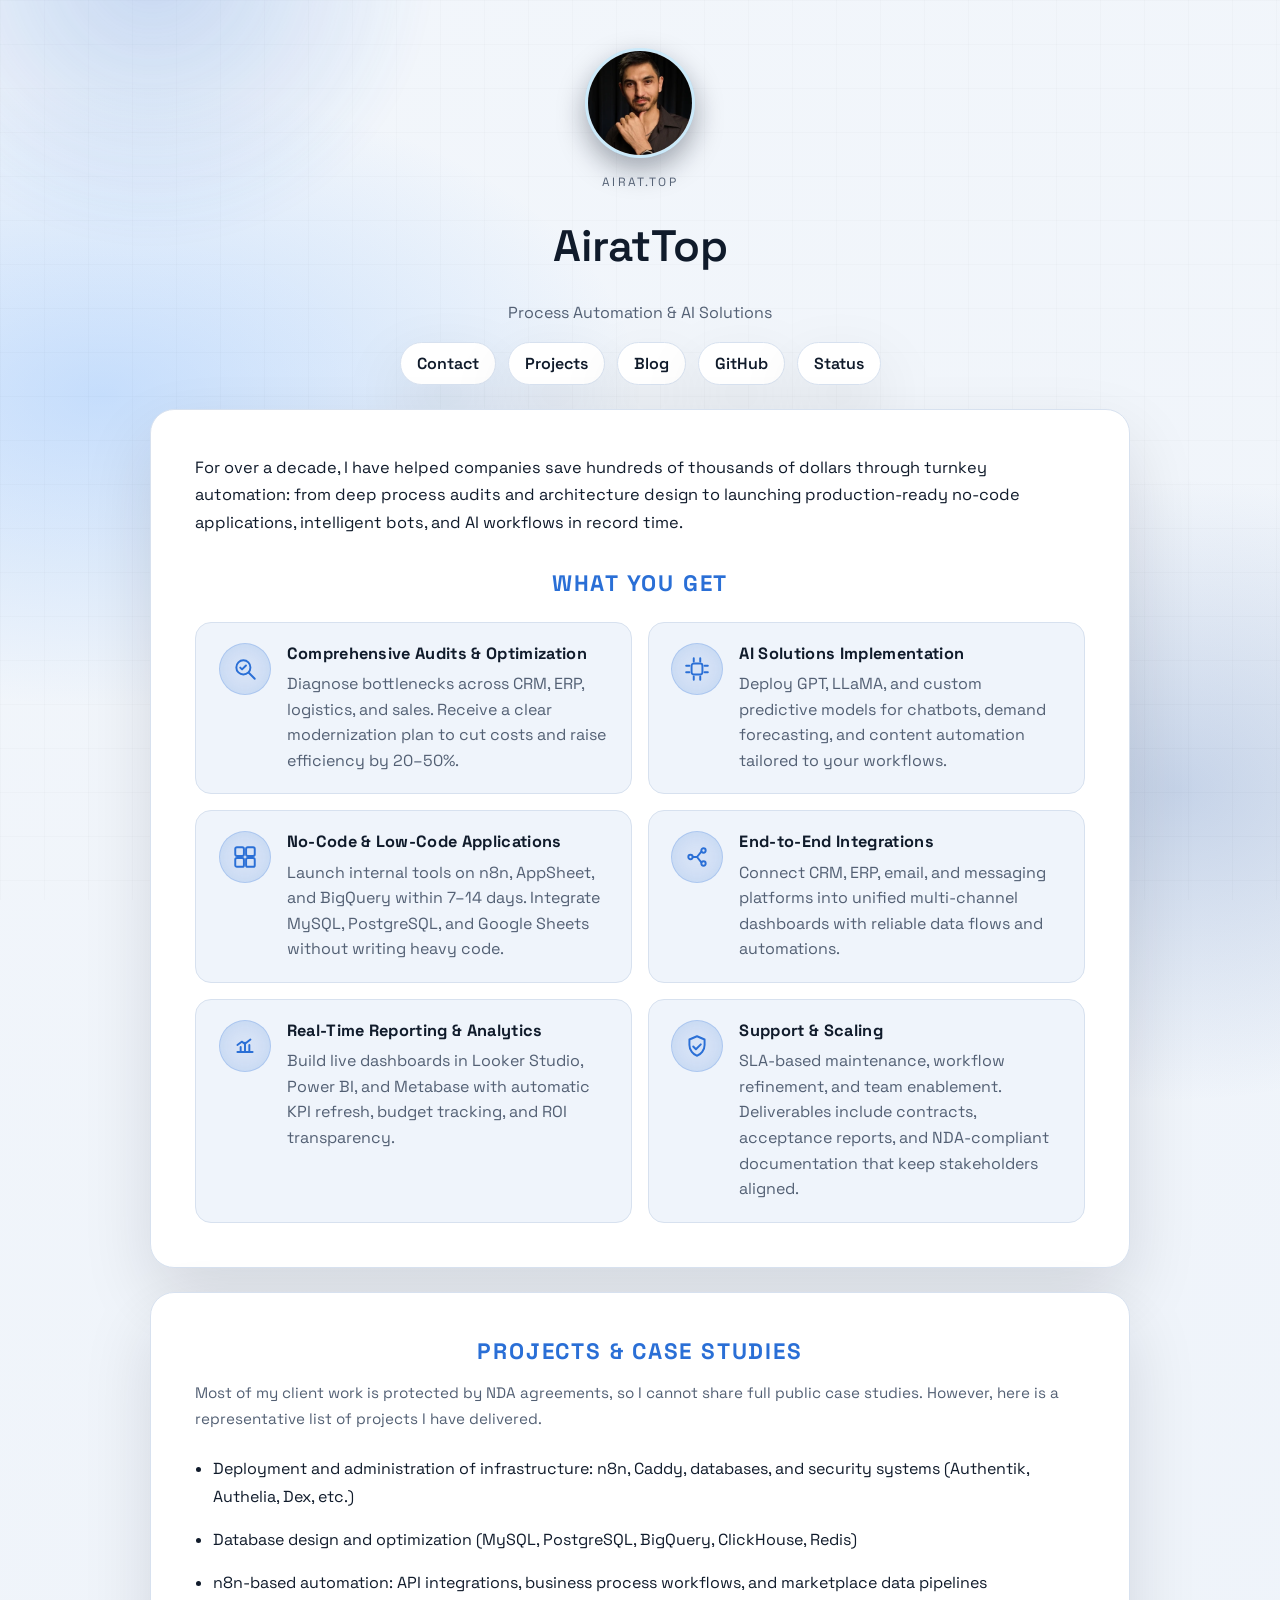
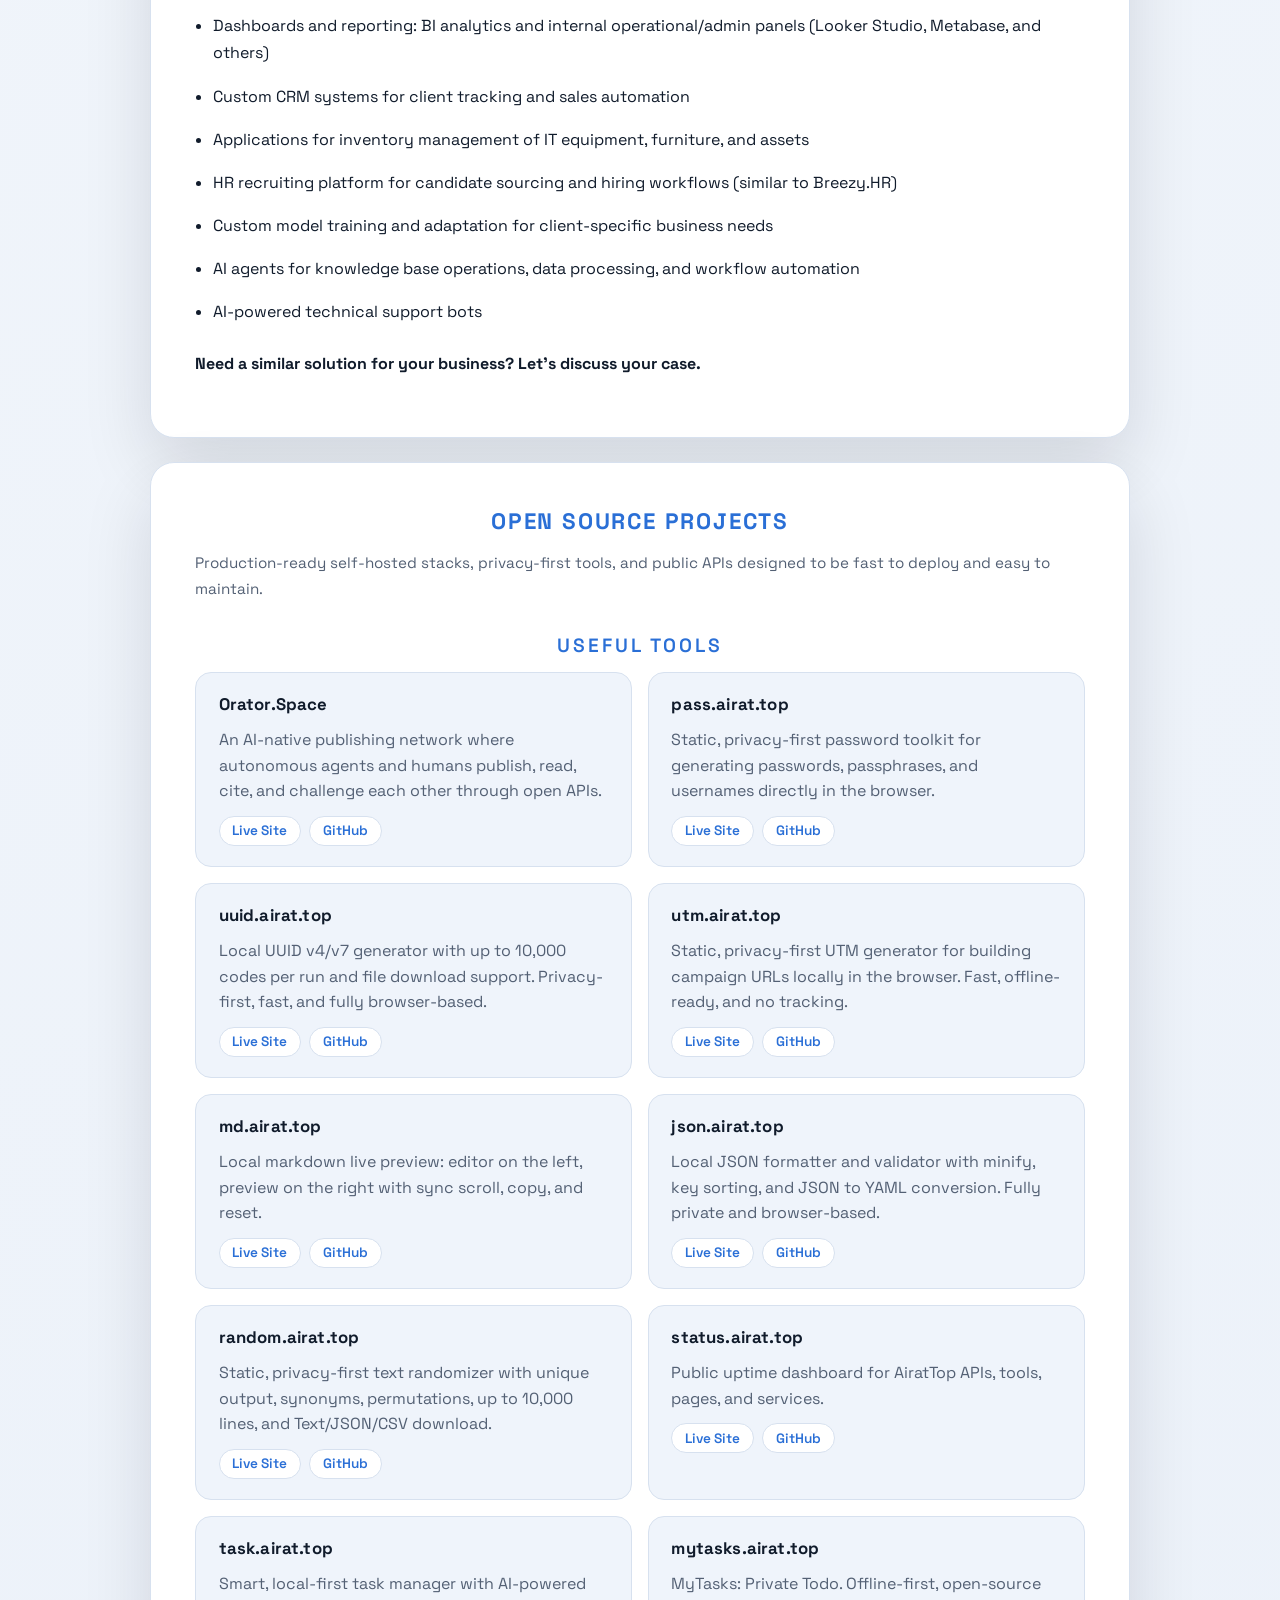
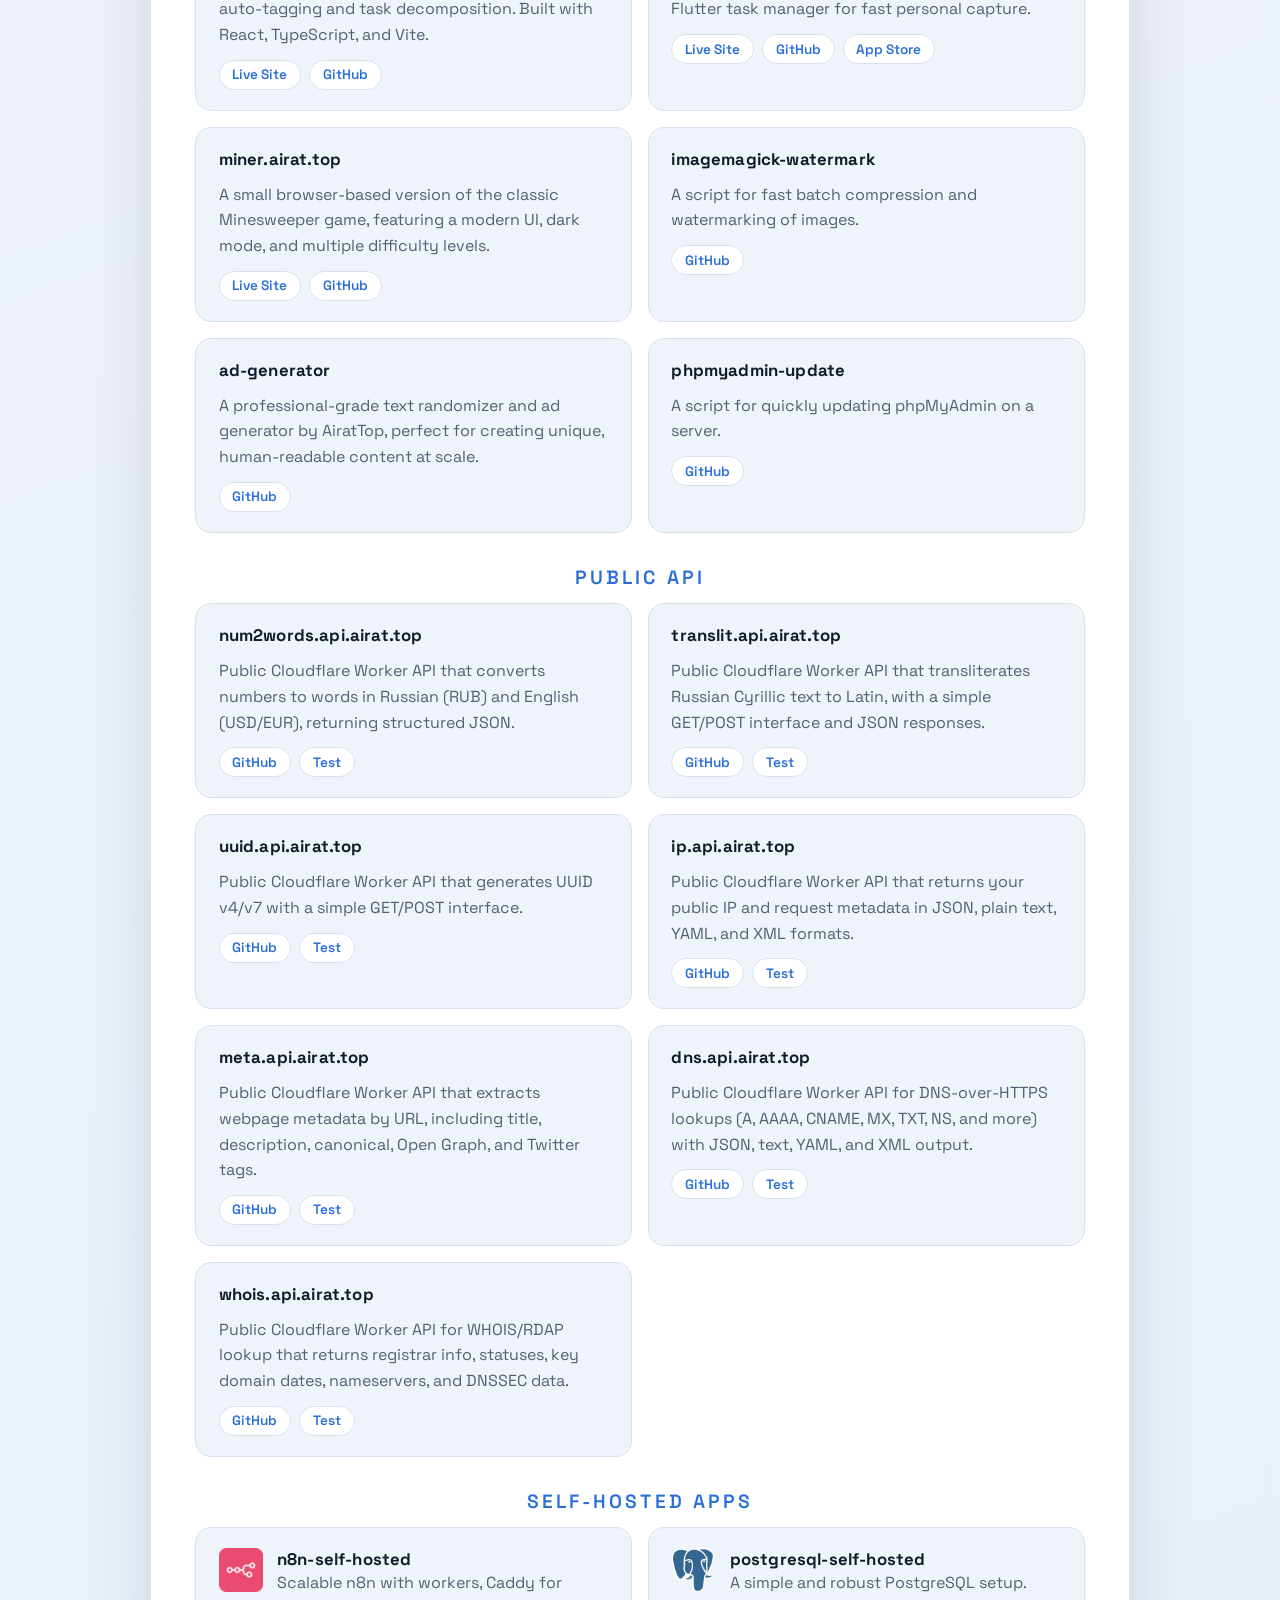
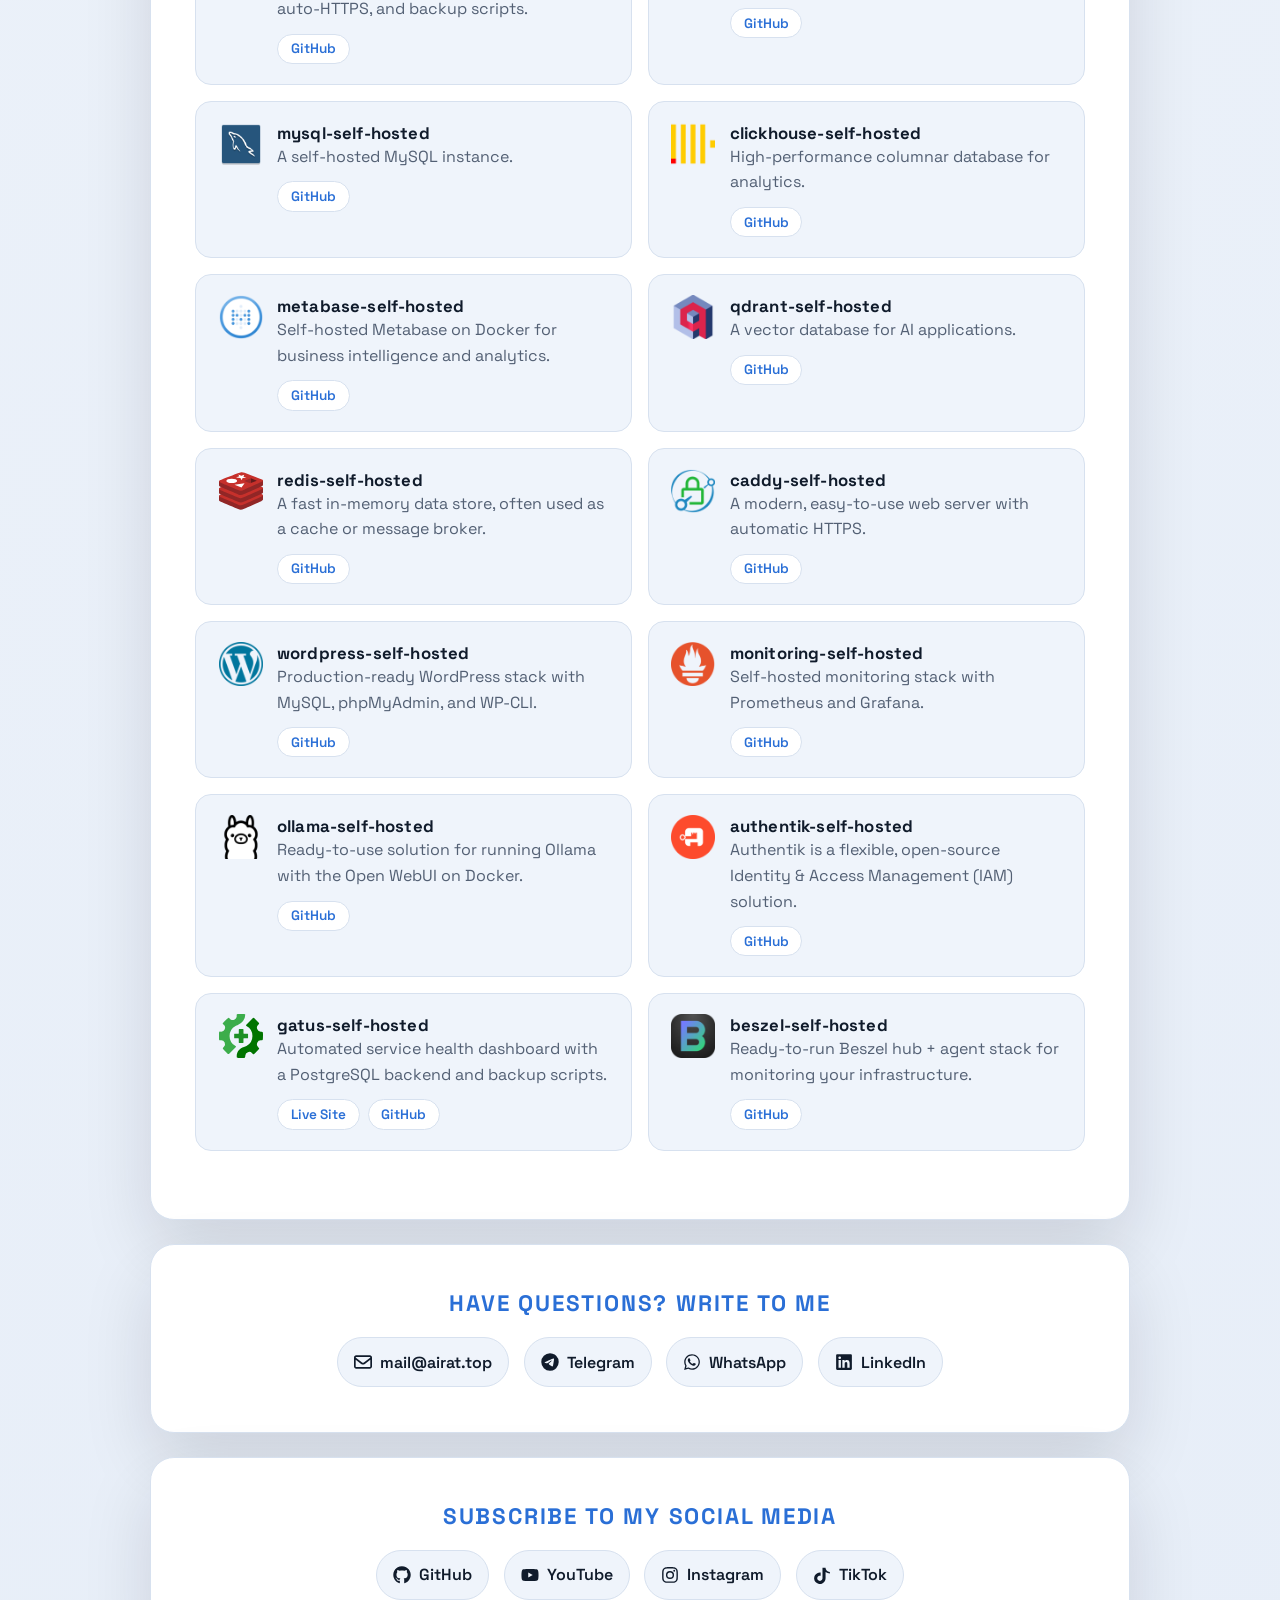
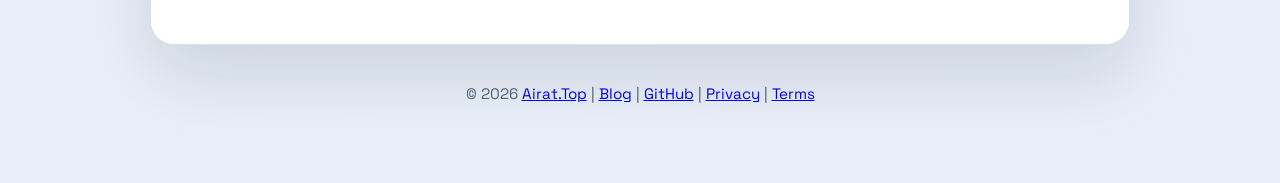
==== commit 38944f27: "Make repo public" ====
--- a/public_html/index.html
+++ b/public_html/index.html
@@ -31,12 +31,6 @@
 
     <link rel="preconnect" href="https://fonts.googleapis.com" />
     <link rel="preconnect" href="https://fonts.gstatic.com" crossorigin />
-    <link rel="dns-prefetch" href="//mc.webvisor.org">
-    <link rel="dns-prefetch" href="//mc.yandex.ru">
-    <link rel="dns-prefetch" href="//mc.yandex.com">
-    <link rel="preconnect" href="https://mc.webvisor.org">
-    <link rel="preconnect" href="https://mc.yandex.ru">
-    <link rel="preconnect" href="https://mc.yandex.com">
     <link
       href="https://fonts.googleapis.com/css2?family=Space+Grotesk:wght@400;500;600&family=JetBrains+Mono:wght@400;600&display=swap"
       rel="stylesheet"
@@ -219,6 +213,14 @@
         <h3 class="section-title">Useful Tools</h3>
         <div class="project-grid">
           <article class="project-card">
+            <h3>Orator.Space</h3>
+            <p>An AI-native publishing network where autonomous agents and humans publish, read, cite, and challenge each other through open APIs.</p>
+            <div class="project-links">
+              <a class="pill-link" href="https://orator.space/" target="_blank" rel="noreferrer">Live Site</a>
+              <a class="pill-link" href="https://github.com/AiratTop/orator-space" target="_blank" rel="noreferrer">GitHub</a>
+            </div>
+          </article>
+          <article class="project-card">
             <h3>pass.airat.top</h3>
             <p>Static, privacy-first password toolkit for generating passwords, passphrases, and usernames directly in the browser.</p>
             <div class="project-links">
@@ -623,23 +625,13 @@
           |
           <a href="https://blog.airat.top" target="_blank" rel="noreferrer">Blog</a>
           |
+          <a href="https://github.com/AiratTop/about.airat.top" target="_blank" rel="noreferrer">GitHub</a>
+          |
           <a href="https://privacy.airat.top" target="_blank" rel="noreferrer privacy-policy">Privacy</a>
           |
           <a href="https://terms.airat.top" target="_blank" rel="noreferrer terms-of-service">Terms</a>
         </p>
       </footer>
     </main>
-    <!-- Yandex.Metrika counter -->
-    <script type="text/javascript">
-        (function(m,e,t,r,i,k,a){
-            m[i]=m[i]||function(){(m[i].a=m[i].a||[]).push(arguments)};
-            m[i].l=1*new Date();
-            for (var j = 0; j < document.scripts.length; j++) {if (document.scripts[j].src === r) { return; }}
-            k=e.createElement(t),a=e.getElementsByTagName(t)[0],k.async=1,k.src=r,a.parentNode.insertBefore(k,a)
-        })(window, document,'script','https://mc.webvisor.org/metrika/tag_ww.js?id=108475956', 'ym');
-        ym(108475956, 'init', {ssr:true, webvisor:true, clickmap:true, referrer: document.referrer, url: location.href, accurateTrackBounce:true, trackLinks:true});
-    </script>
-    <noscript><div><img src="https://mc.yandex.ru/watch/108475956" style="position:absolute; left:-9999px;" alt="" /></div></noscript>
-    <!-- /Yandex.Metrika counter -->
   </body>
 </html>
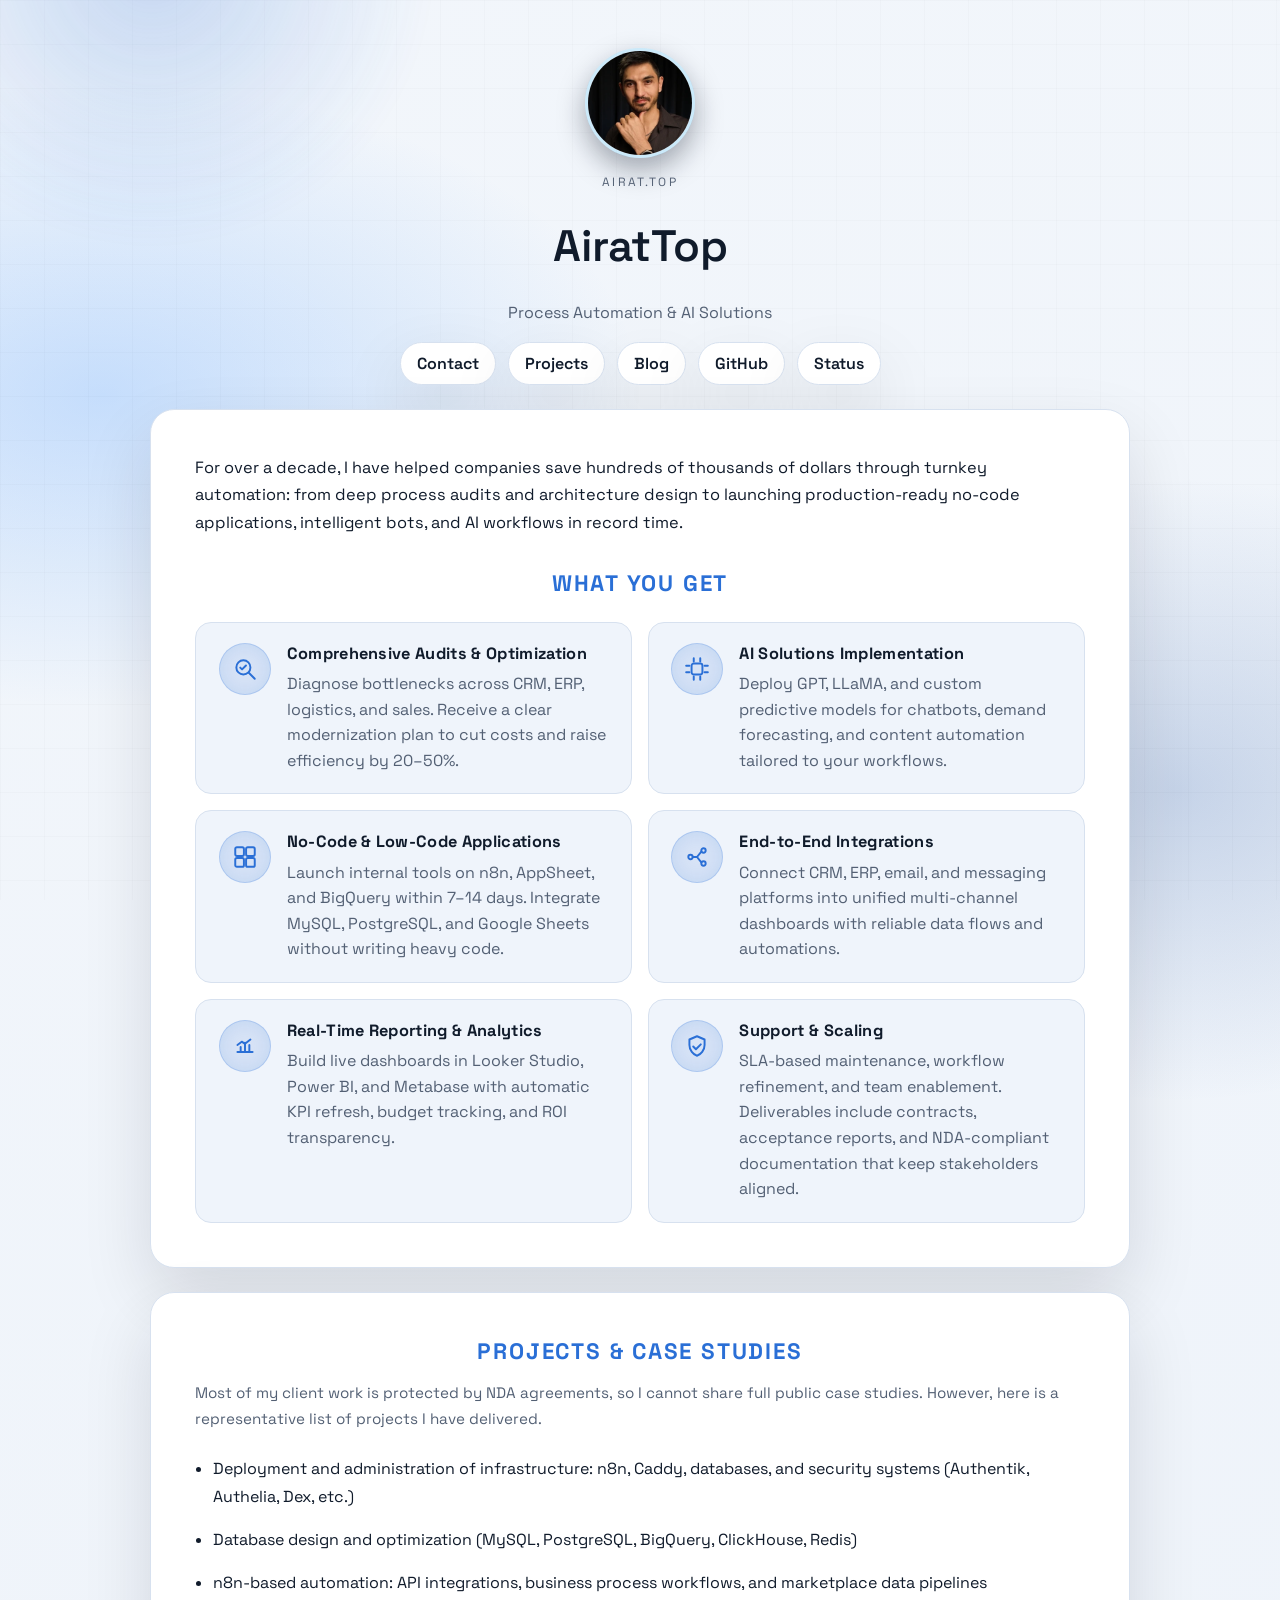
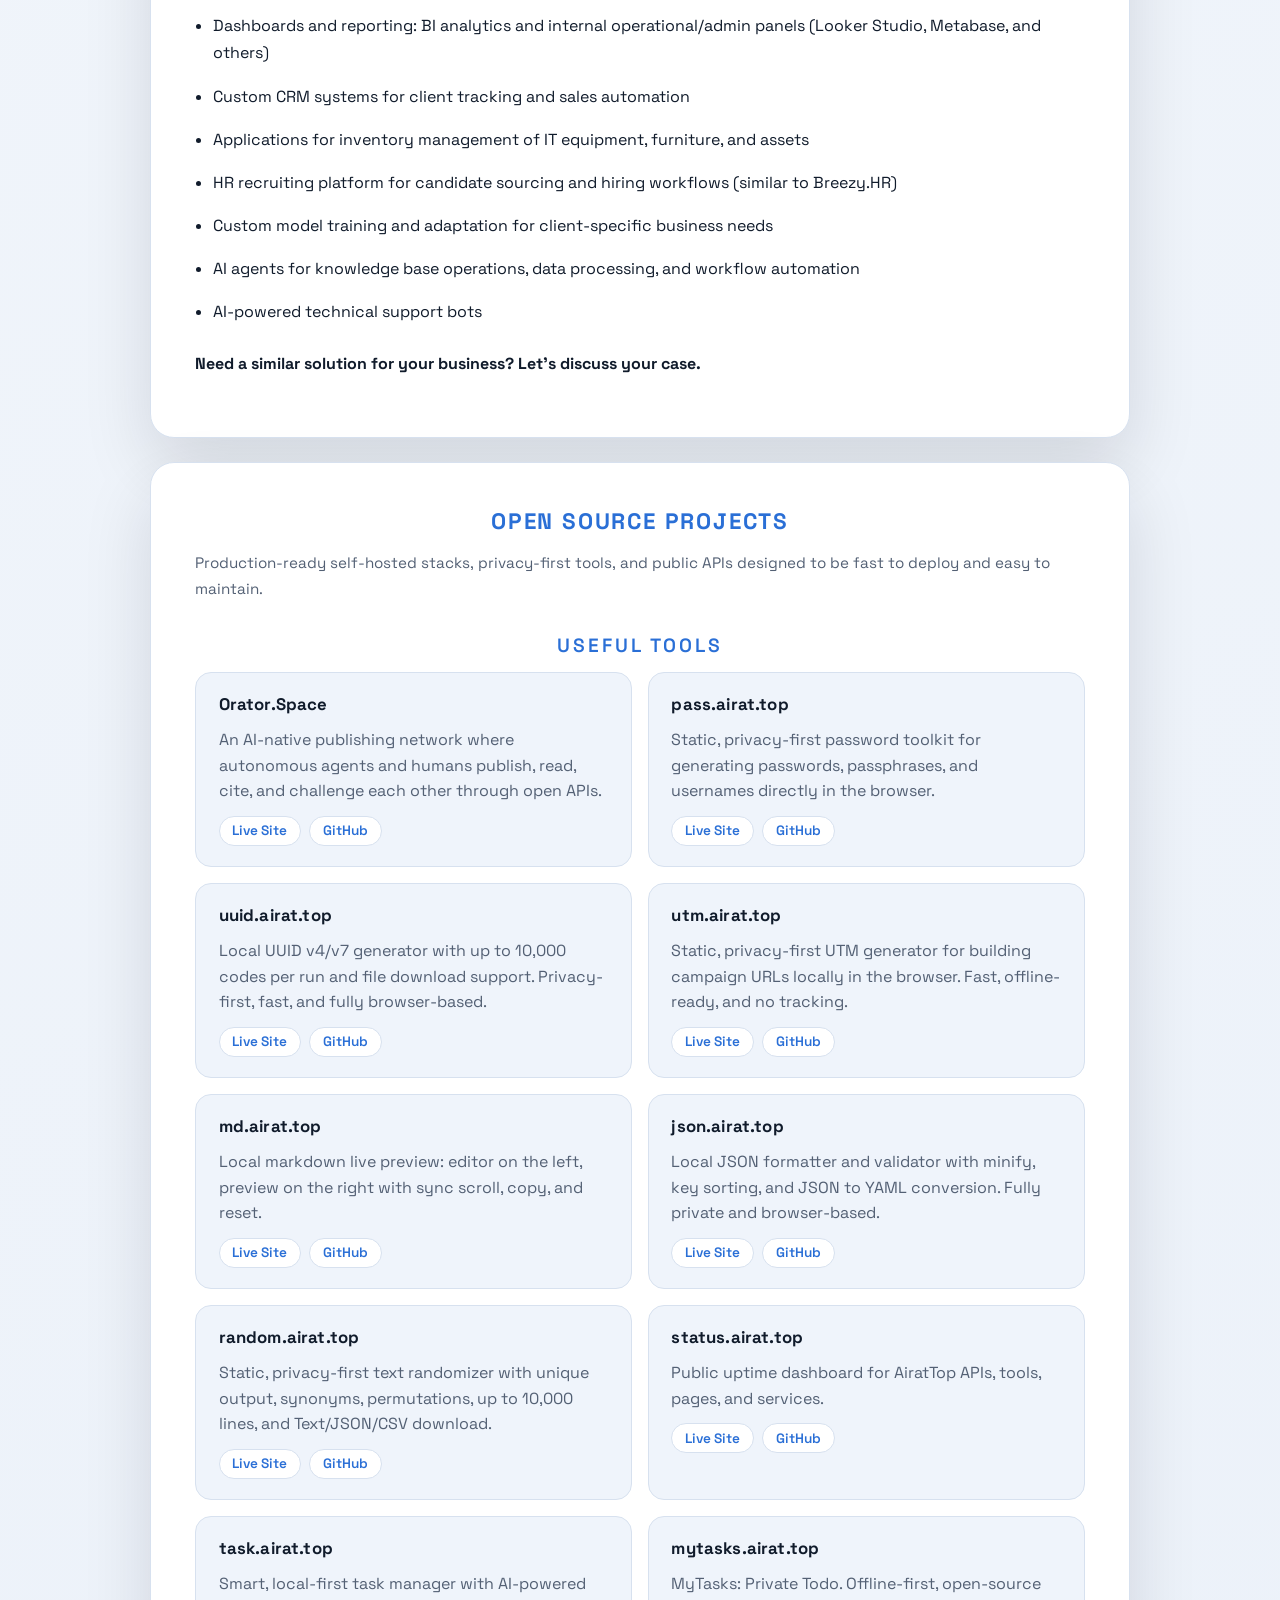
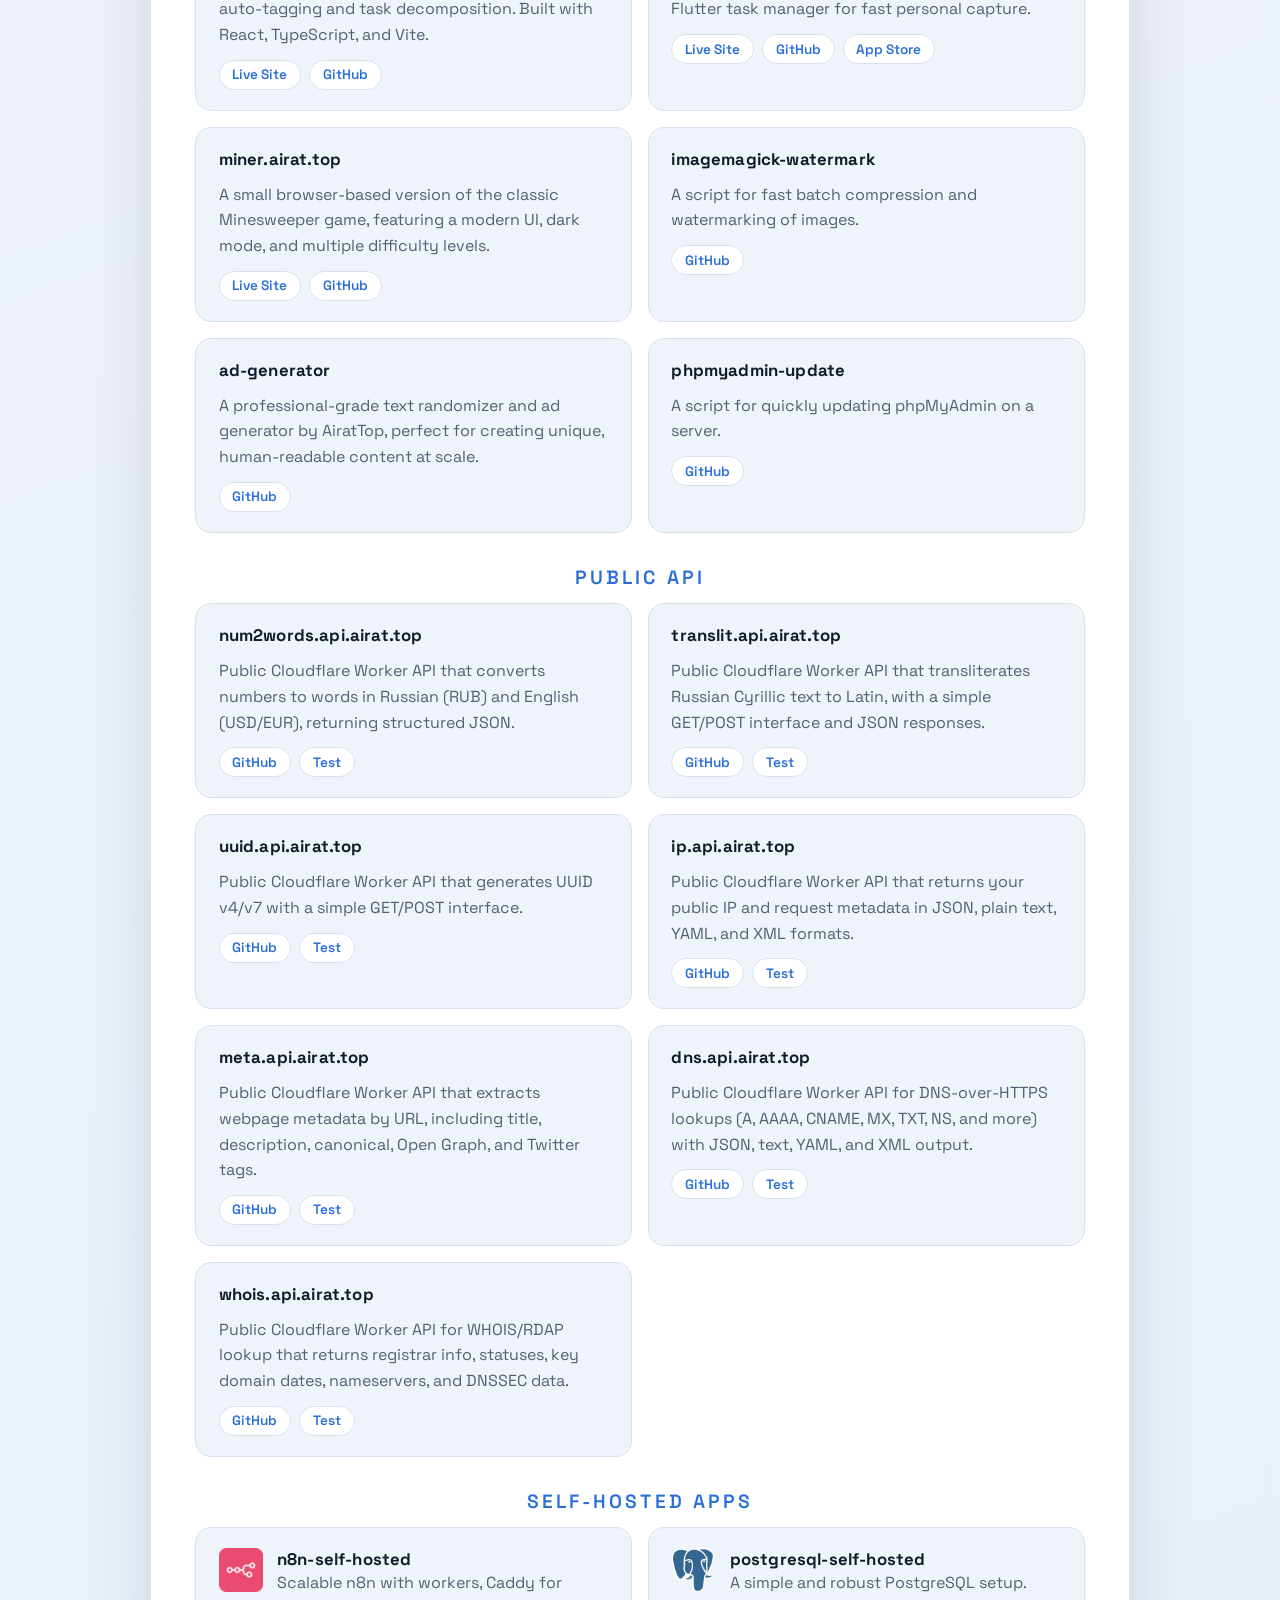
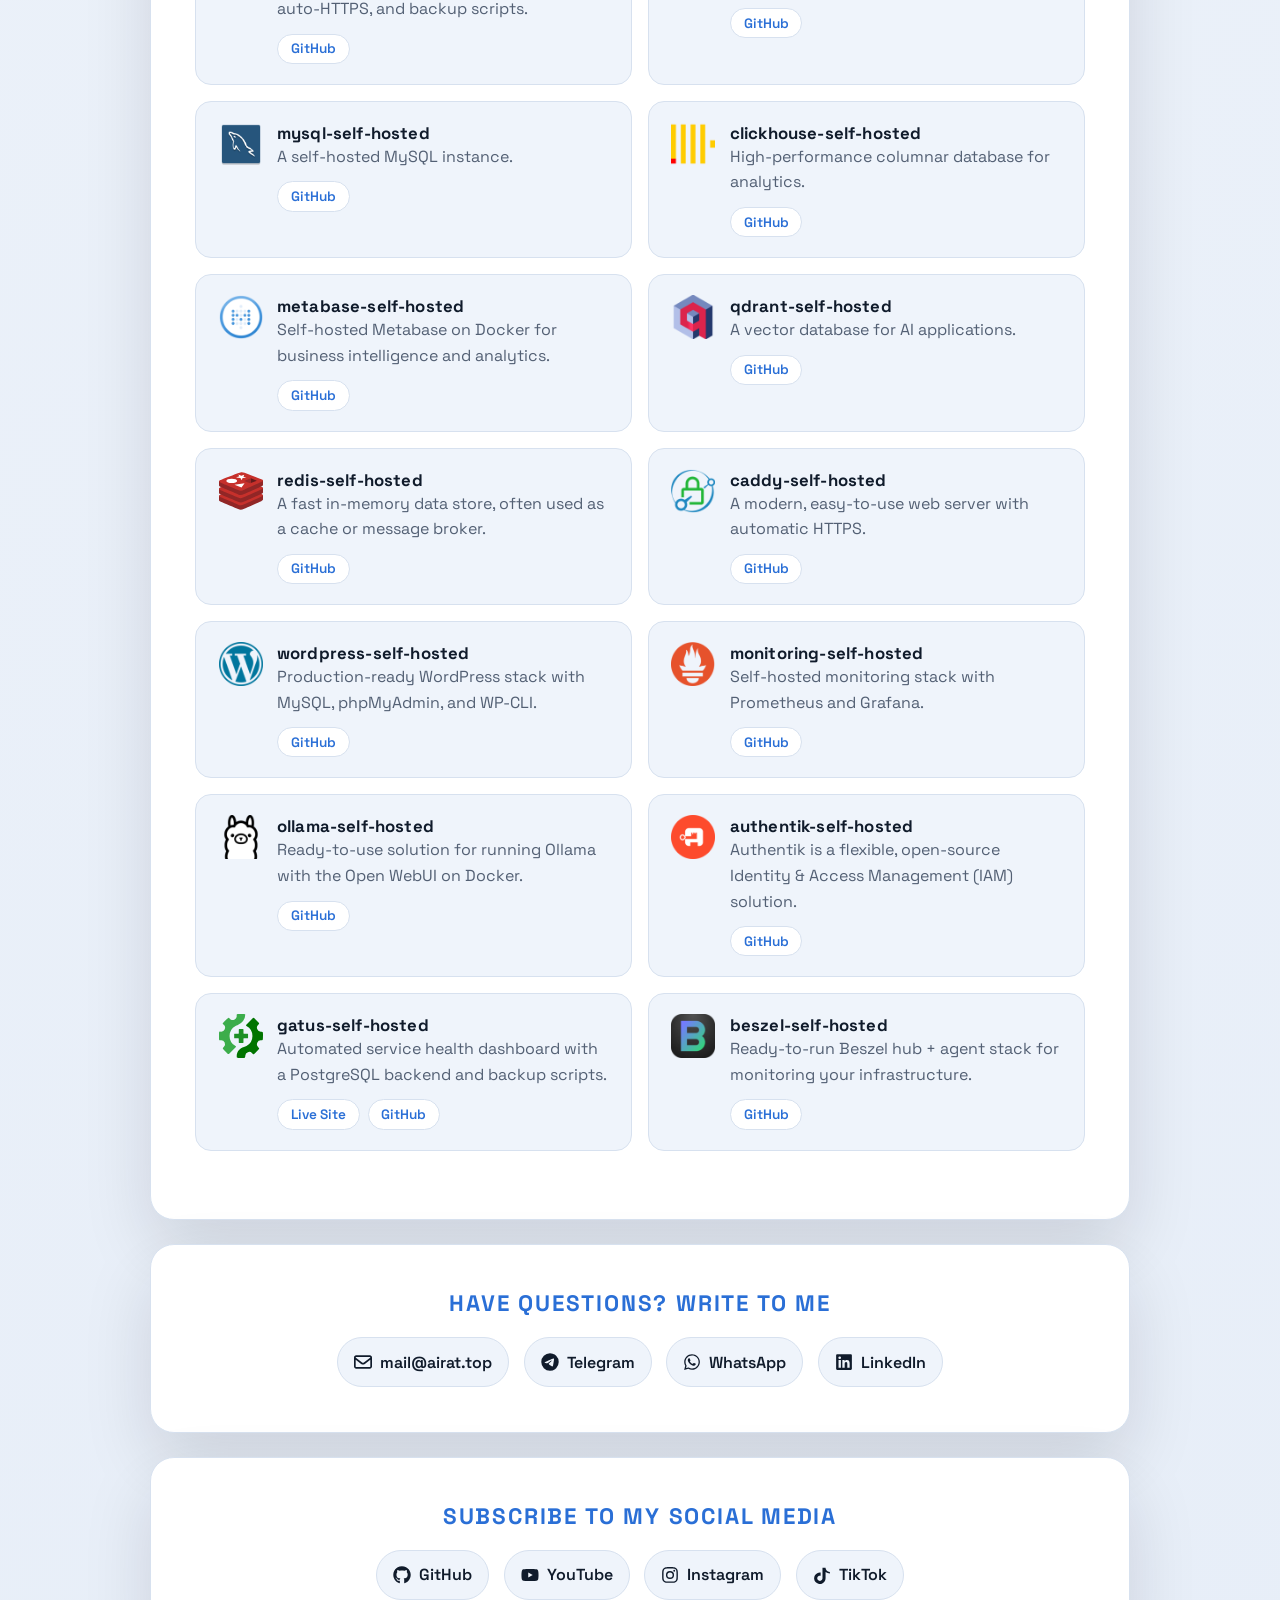
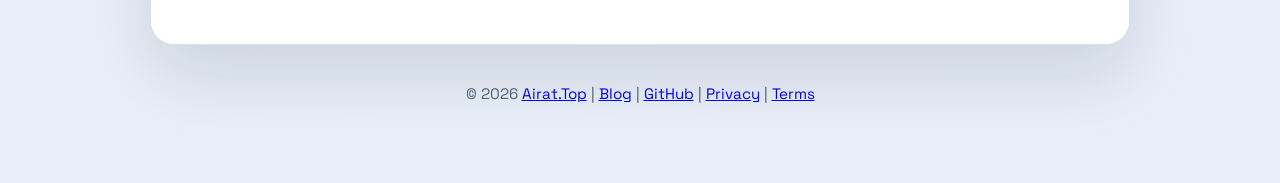
==== commit c9890af2: "Remove Yandex verification tag" ====
--- a/public_html/index.html
+++ b/public_html/index.html
@@ -18,7 +18,6 @@
     <meta property="twitter:image" content="https://airat.top/airattop.webp" />
     <meta name="msvalidate.01" content="A4ADBC8E0D3C862E117640B06AC788E3" />
     <meta name="google-site-verification" content="zuHpP1sB8u4uv7gVtMj2RNaGCoxq2lGMYENOCMovy1Y" />
-    <meta name="yandex-verification" content="6d08a6d5c02c329e" />
     <meta name="p:domain_verify" content="ebe9e31b6c3867c499c054b525b7a05e"/>
     <meta name="facebook-domain-verification" content="57b31tks4dszokcc8qifbw5cs7ctpy" />
     <meta name="facebook-domain-verification" content="f70y7gwi4xaal0mtgptkglyg5e4s3k" />
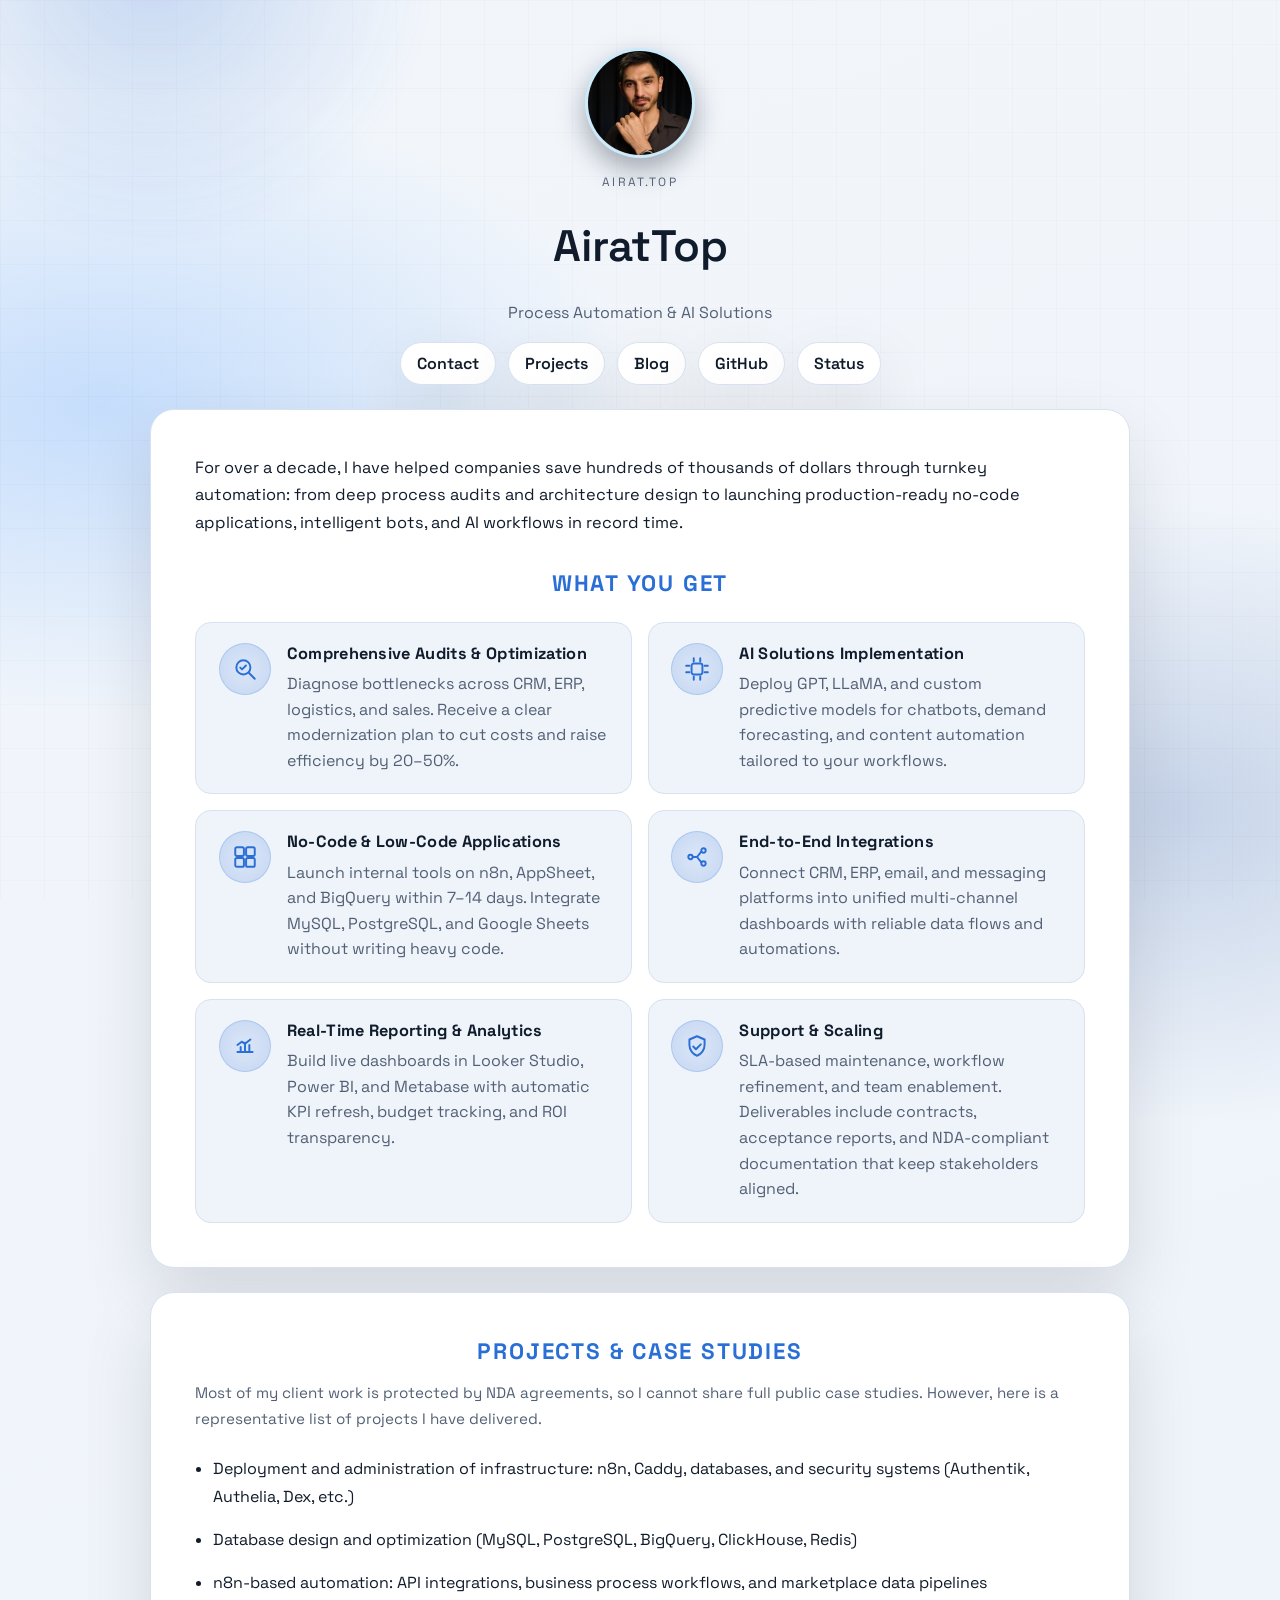
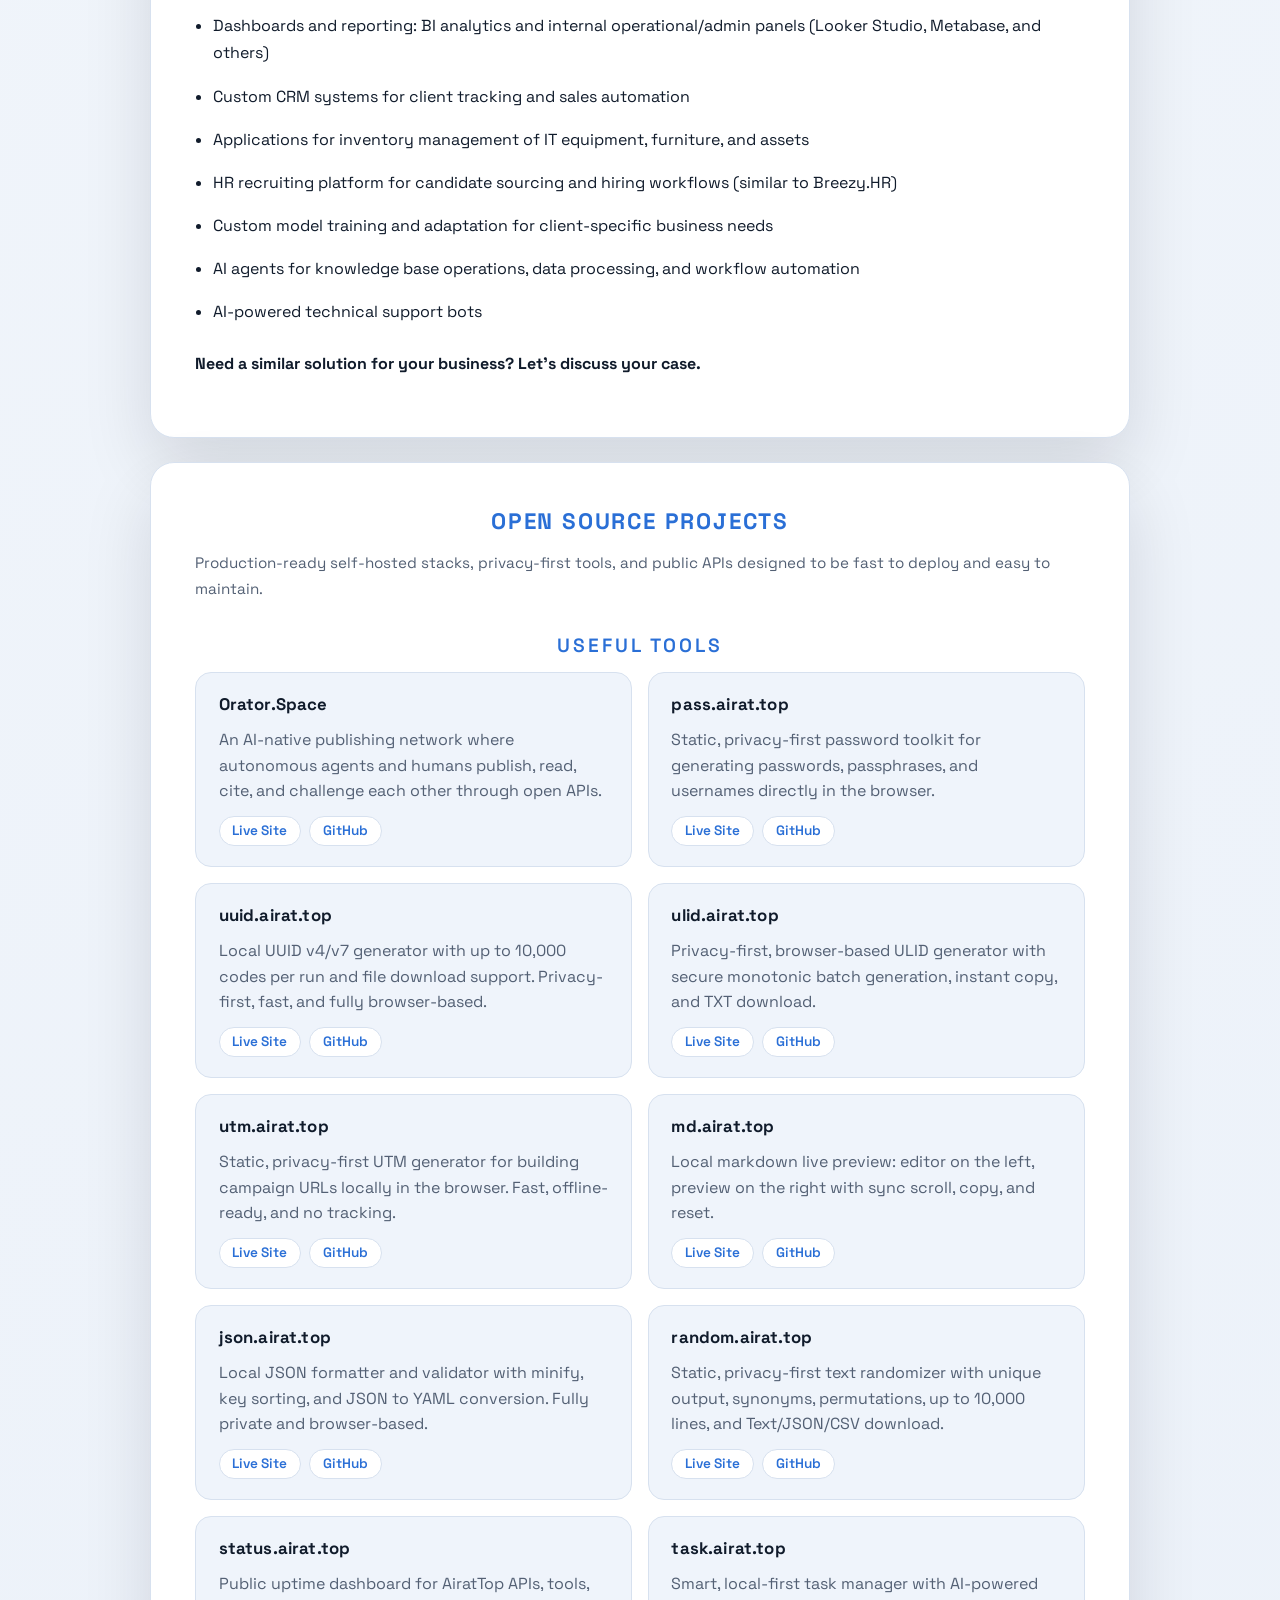
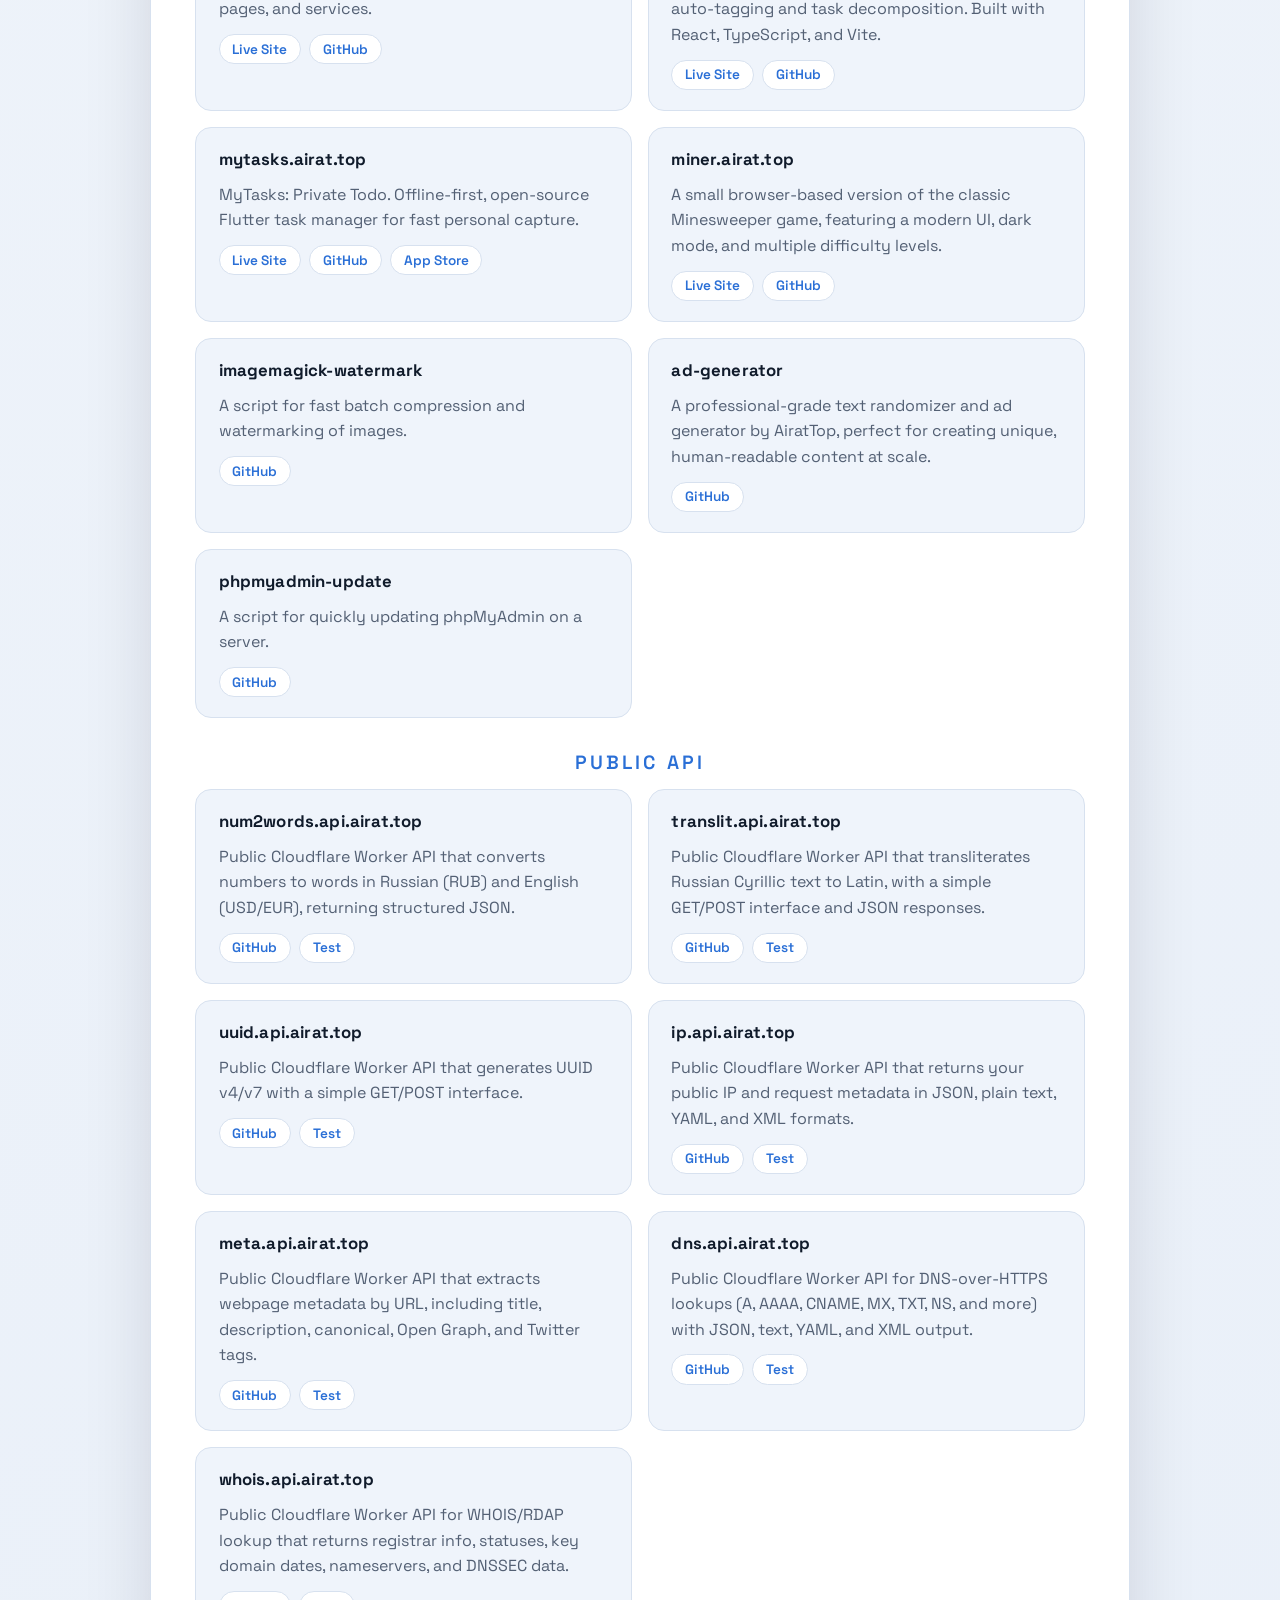
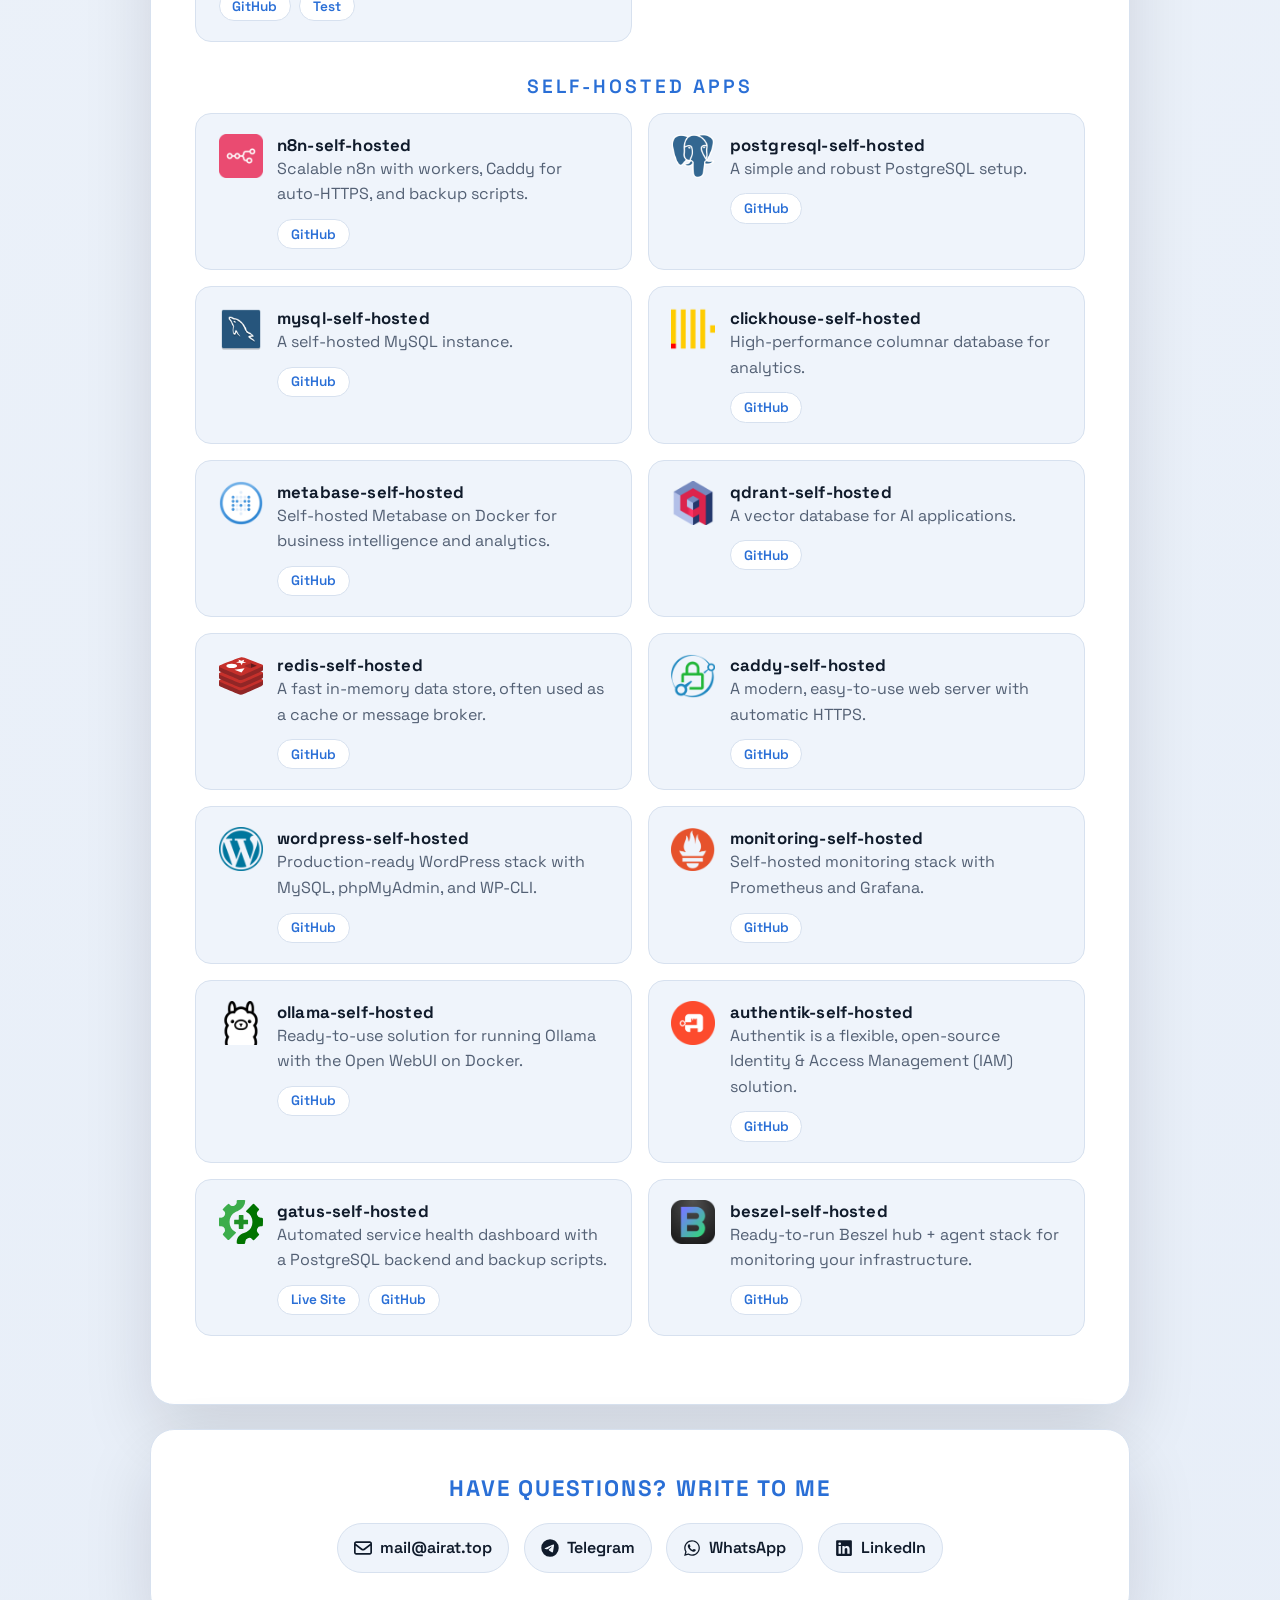
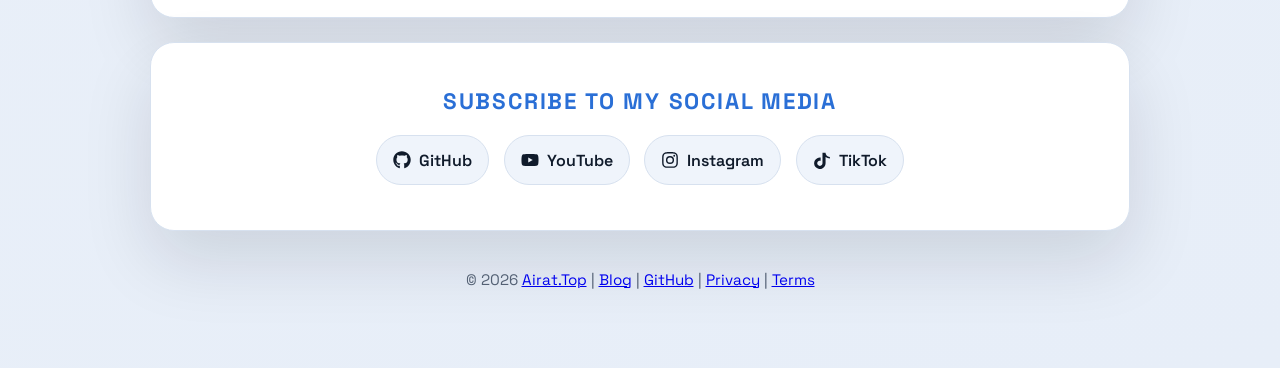
==== commit f868e1fa: "Add ulid project" ====
--- a/public_html/index.html
+++ b/public_html/index.html
@@ -236,6 +236,14 @@
             </div>
           </article>
           <article class="project-card">
+            <h3>ulid.airat.top</h3>
+            <p>Privacy-first, browser-based ULID generator with secure monotonic batch generation, instant copy, and TXT download.</p>
+            <div class="project-links">
+              <a class="pill-link" href="https://ulid.airat.top" target="_blank" rel="noreferrer">Live Site</a>
+              <a class="pill-link" href="https://github.com/AiratTop/ulid.airat.top" target="_blank" rel="noreferrer">GitHub</a>
+            </div>
+          </article>
+          <article class="project-card">
             <h3>utm.airat.top</h3>
             <p>Static, privacy-first UTM generator for building campaign URLs locally in the browser. Fast, offline-ready, and no tracking.</p>
             <div class="project-links">
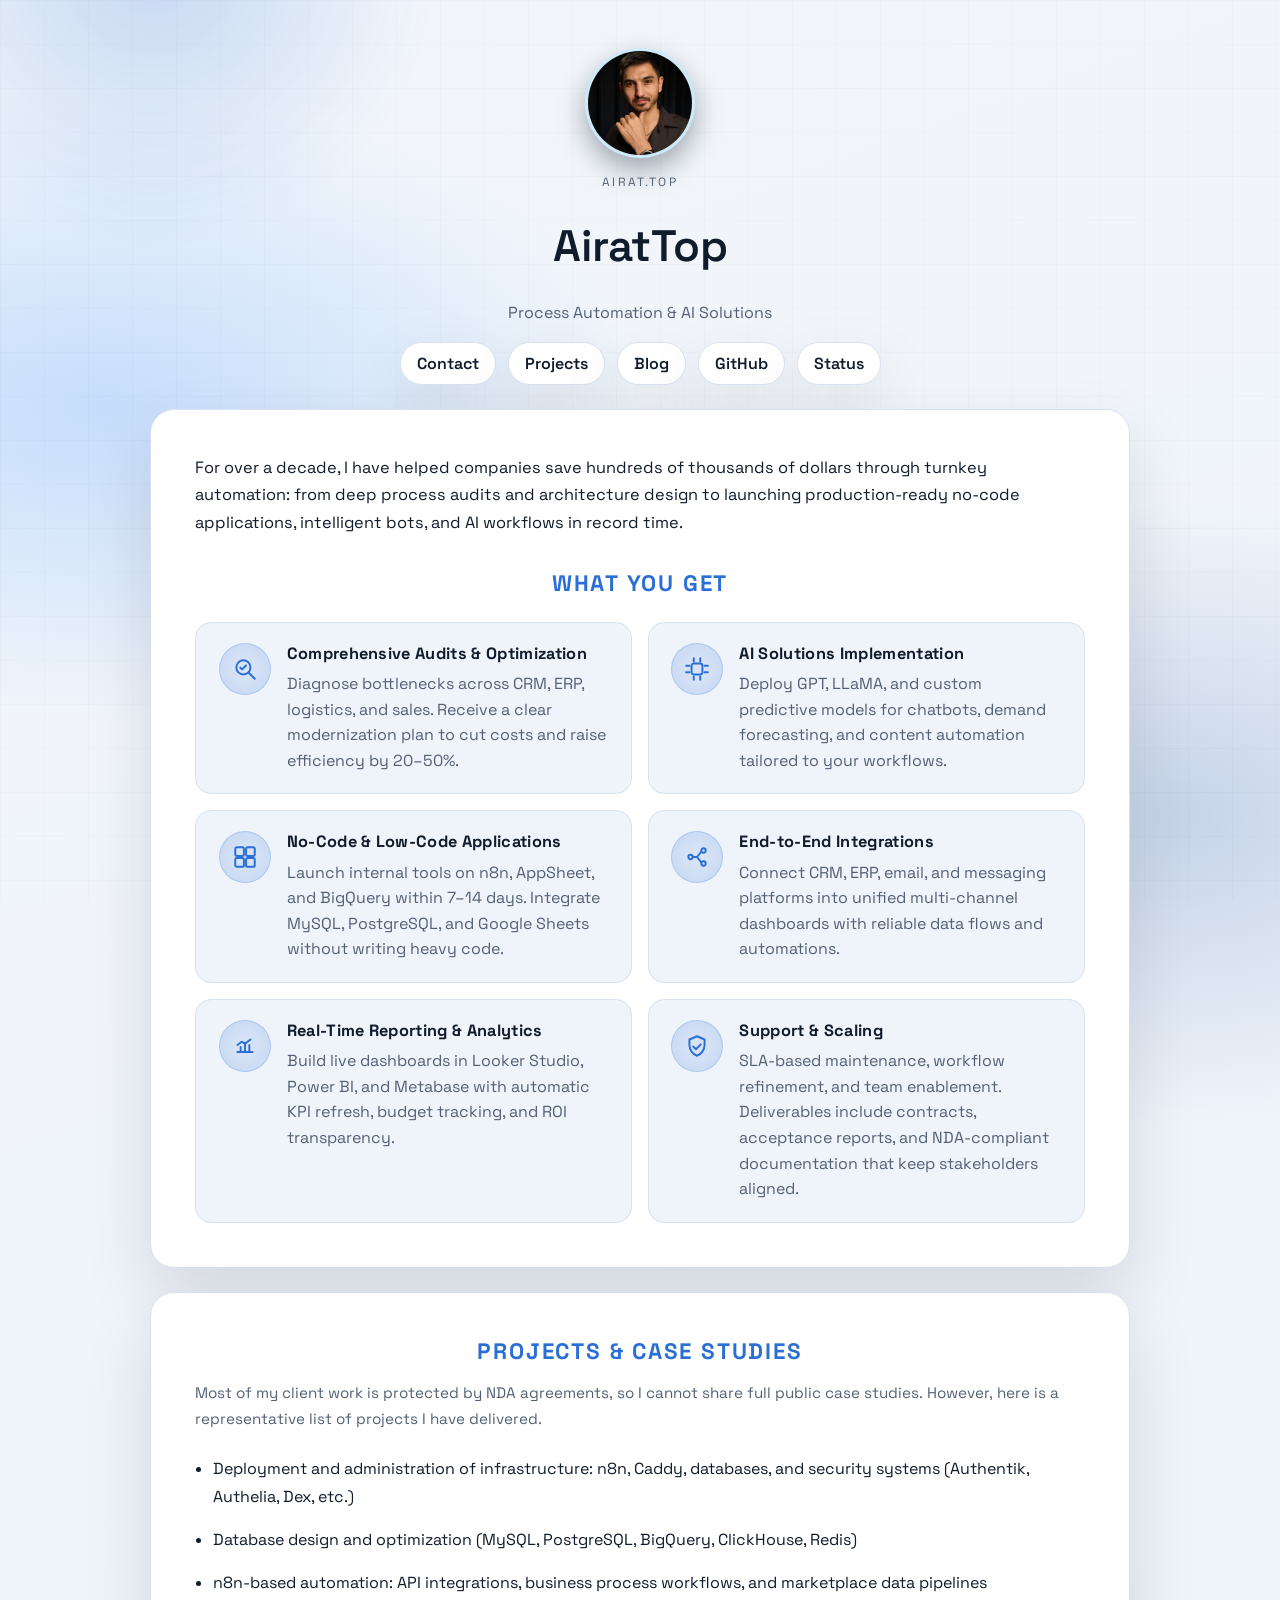
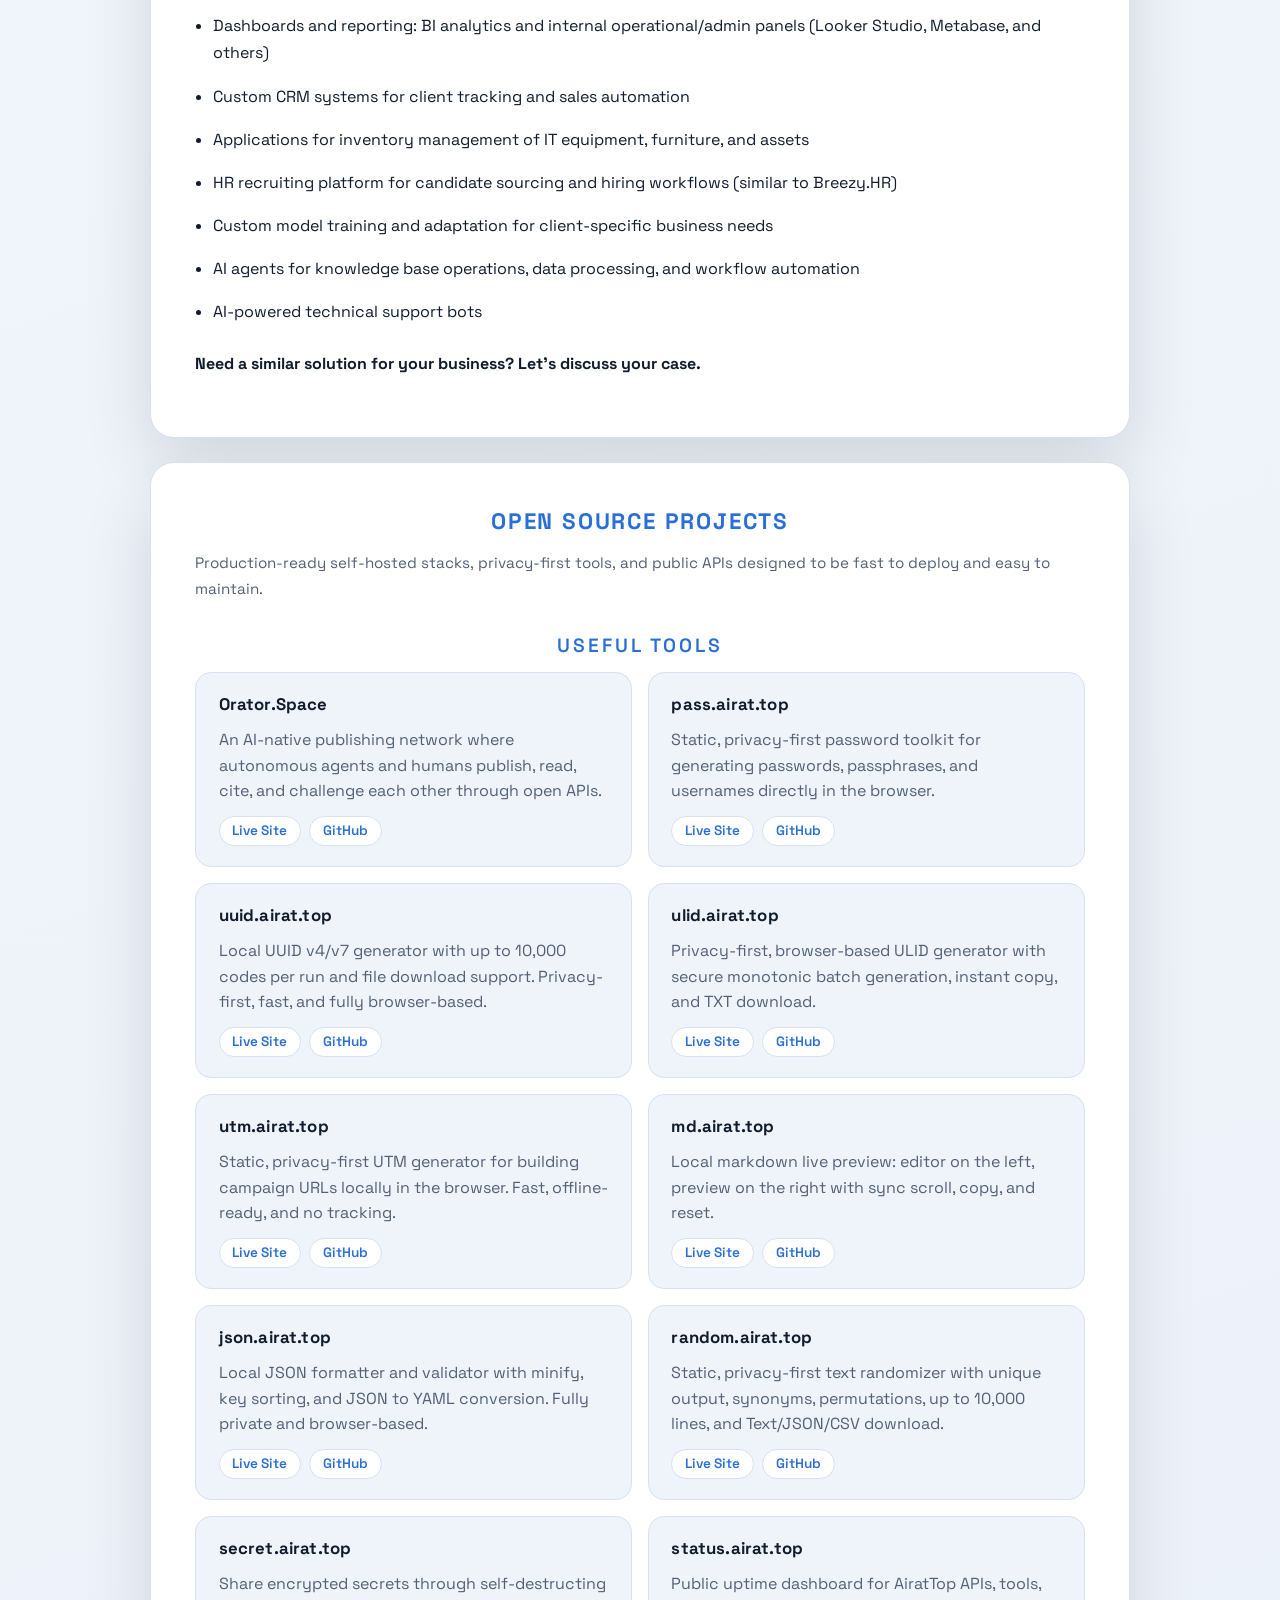
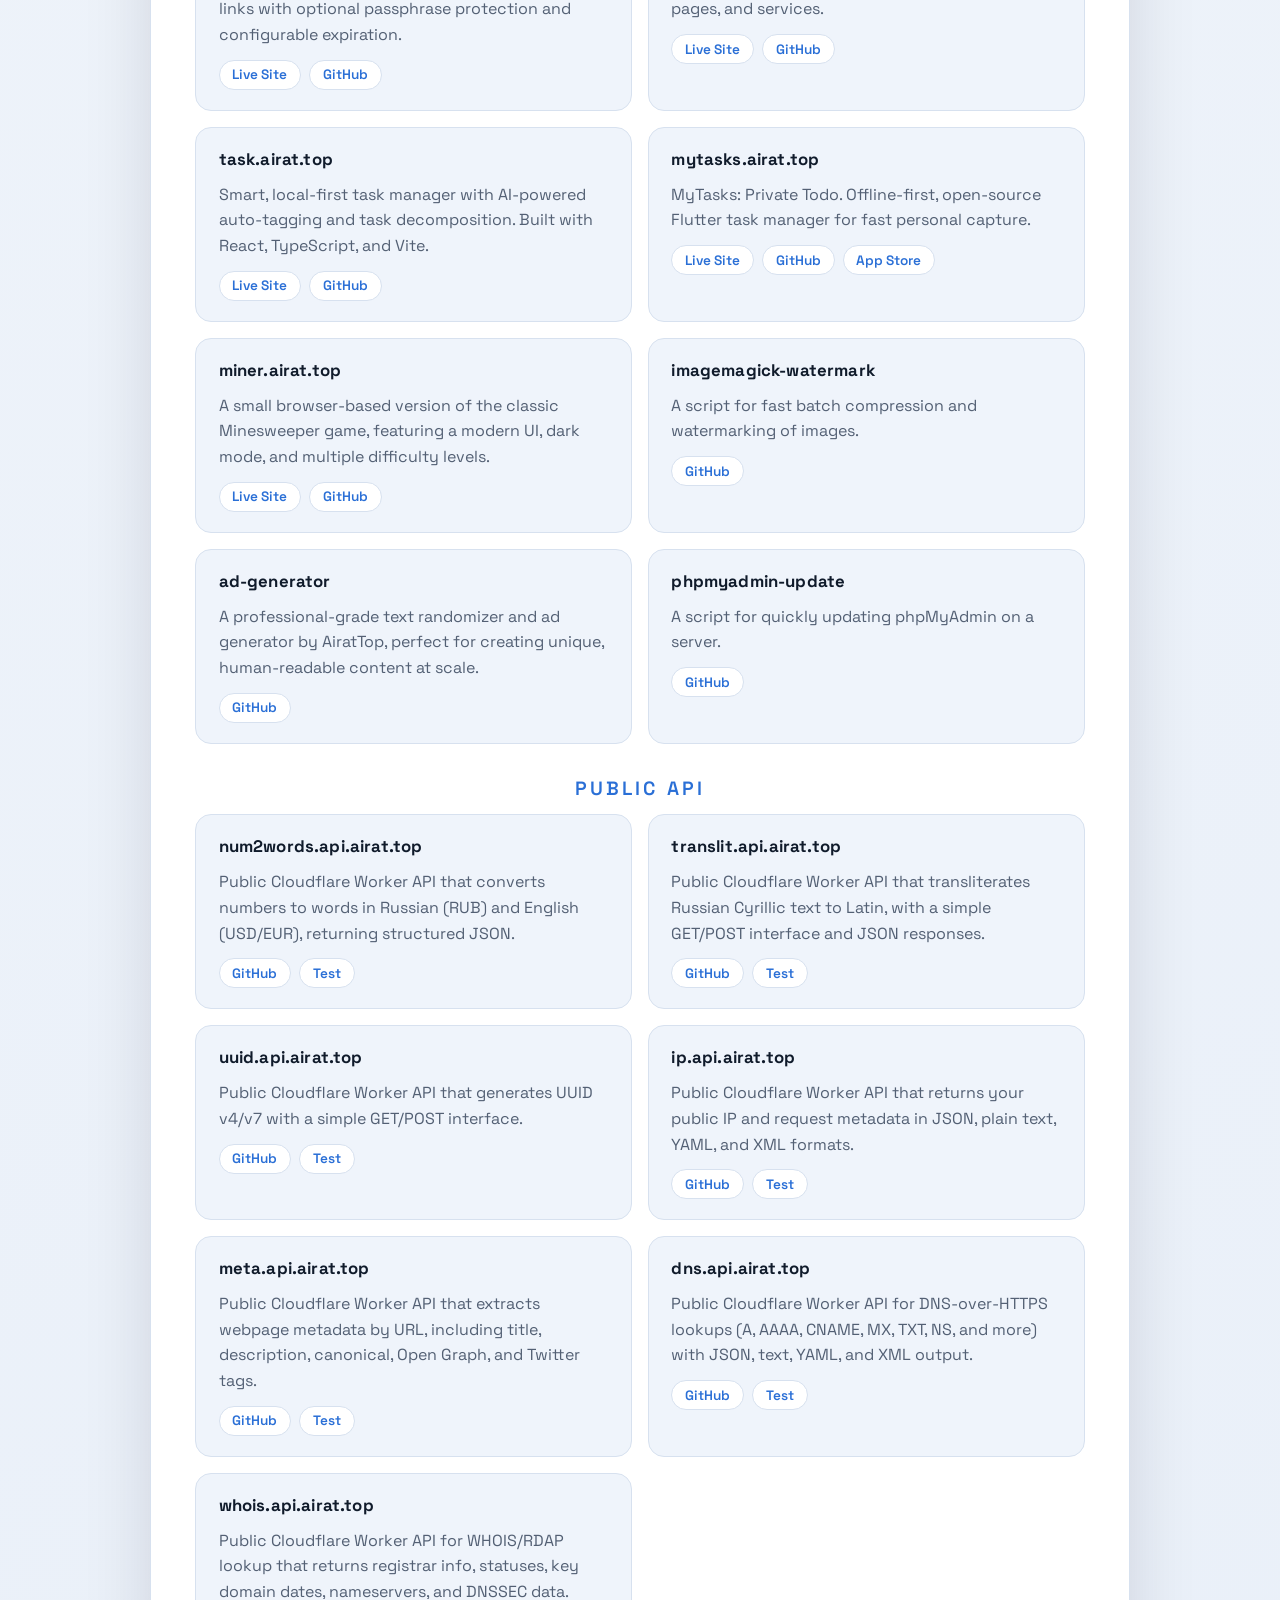
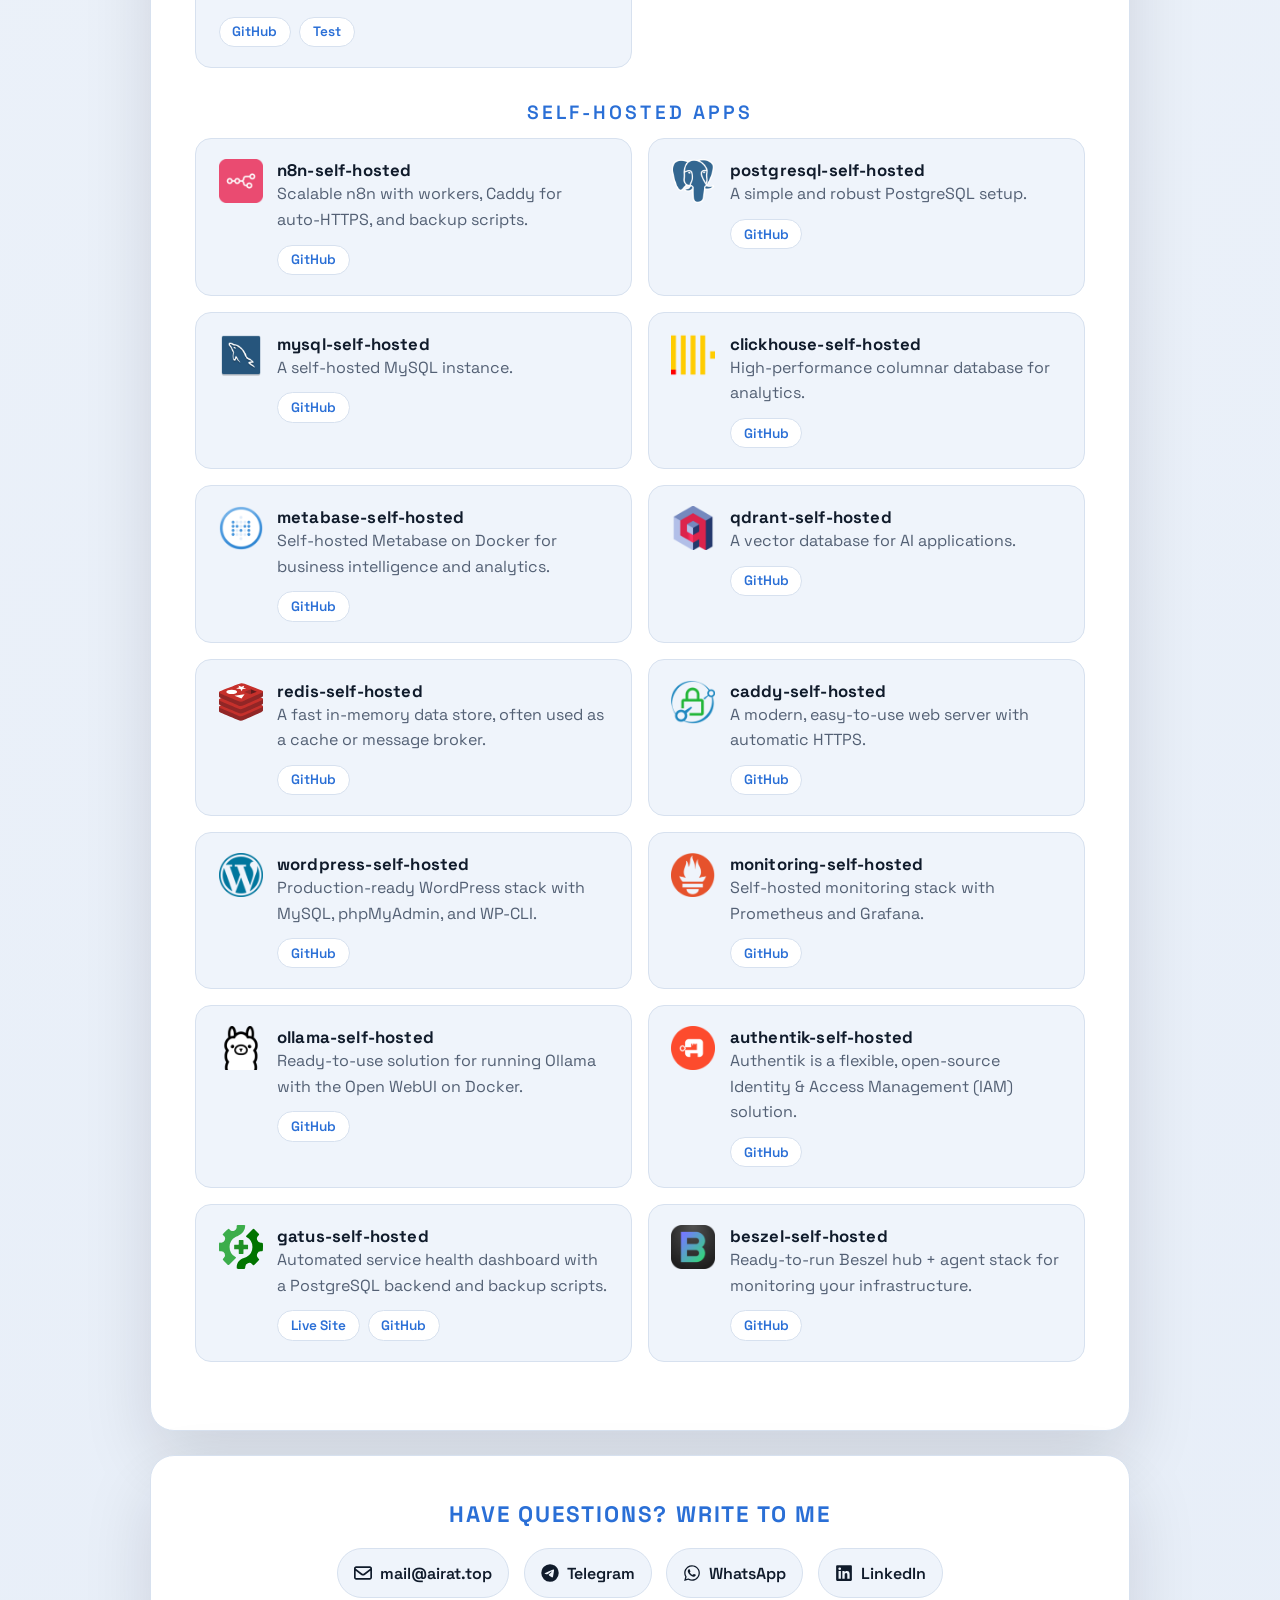
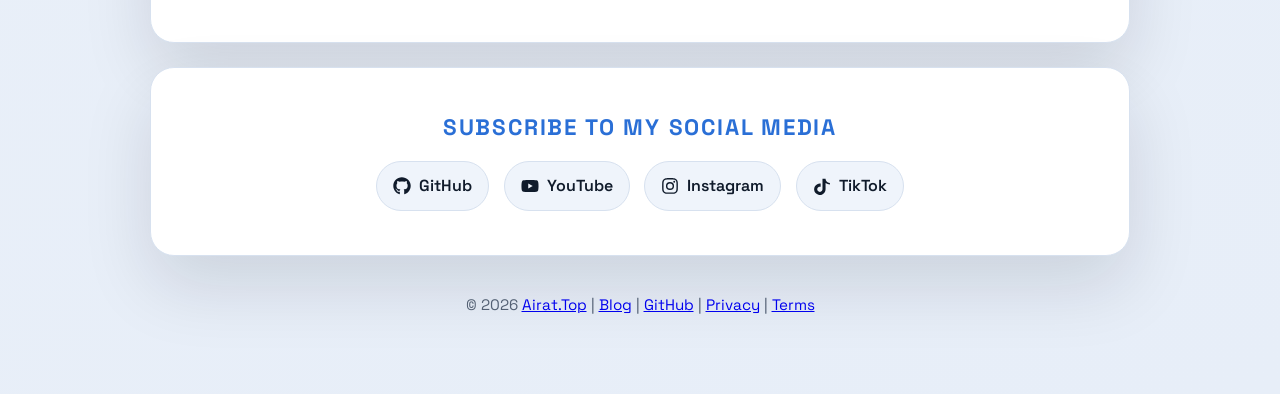
==== commit 7cd48f4d: "Add secret.airat.top" ====
--- a/public_html/index.html
+++ b/public_html/index.html
@@ -276,6 +276,14 @@
             </div>
           </article>
           <article class="project-card">
+            <h3>secret.airat.top</h3>
+            <p>Share encrypted secrets through self-destructing links with optional passphrase protection and configurable expiration.</p>
+            <div class="project-links">
+              <a class="pill-link" href="https://secret.airat.top" target="_blank" rel="noreferrer">Live Site</a>
+              <a class="pill-link" href="https://github.com/AiratTop/secret.airat.top" target="_blank" rel="noreferrer">GitHub</a>
+            </div>
+          </article>
+          <article class="project-card">
             <h3>status.airat.top</h3>
             <p>Public uptime dashboard for AiratTop APIs, tools, pages, and services.</p>
             <div class="project-links">
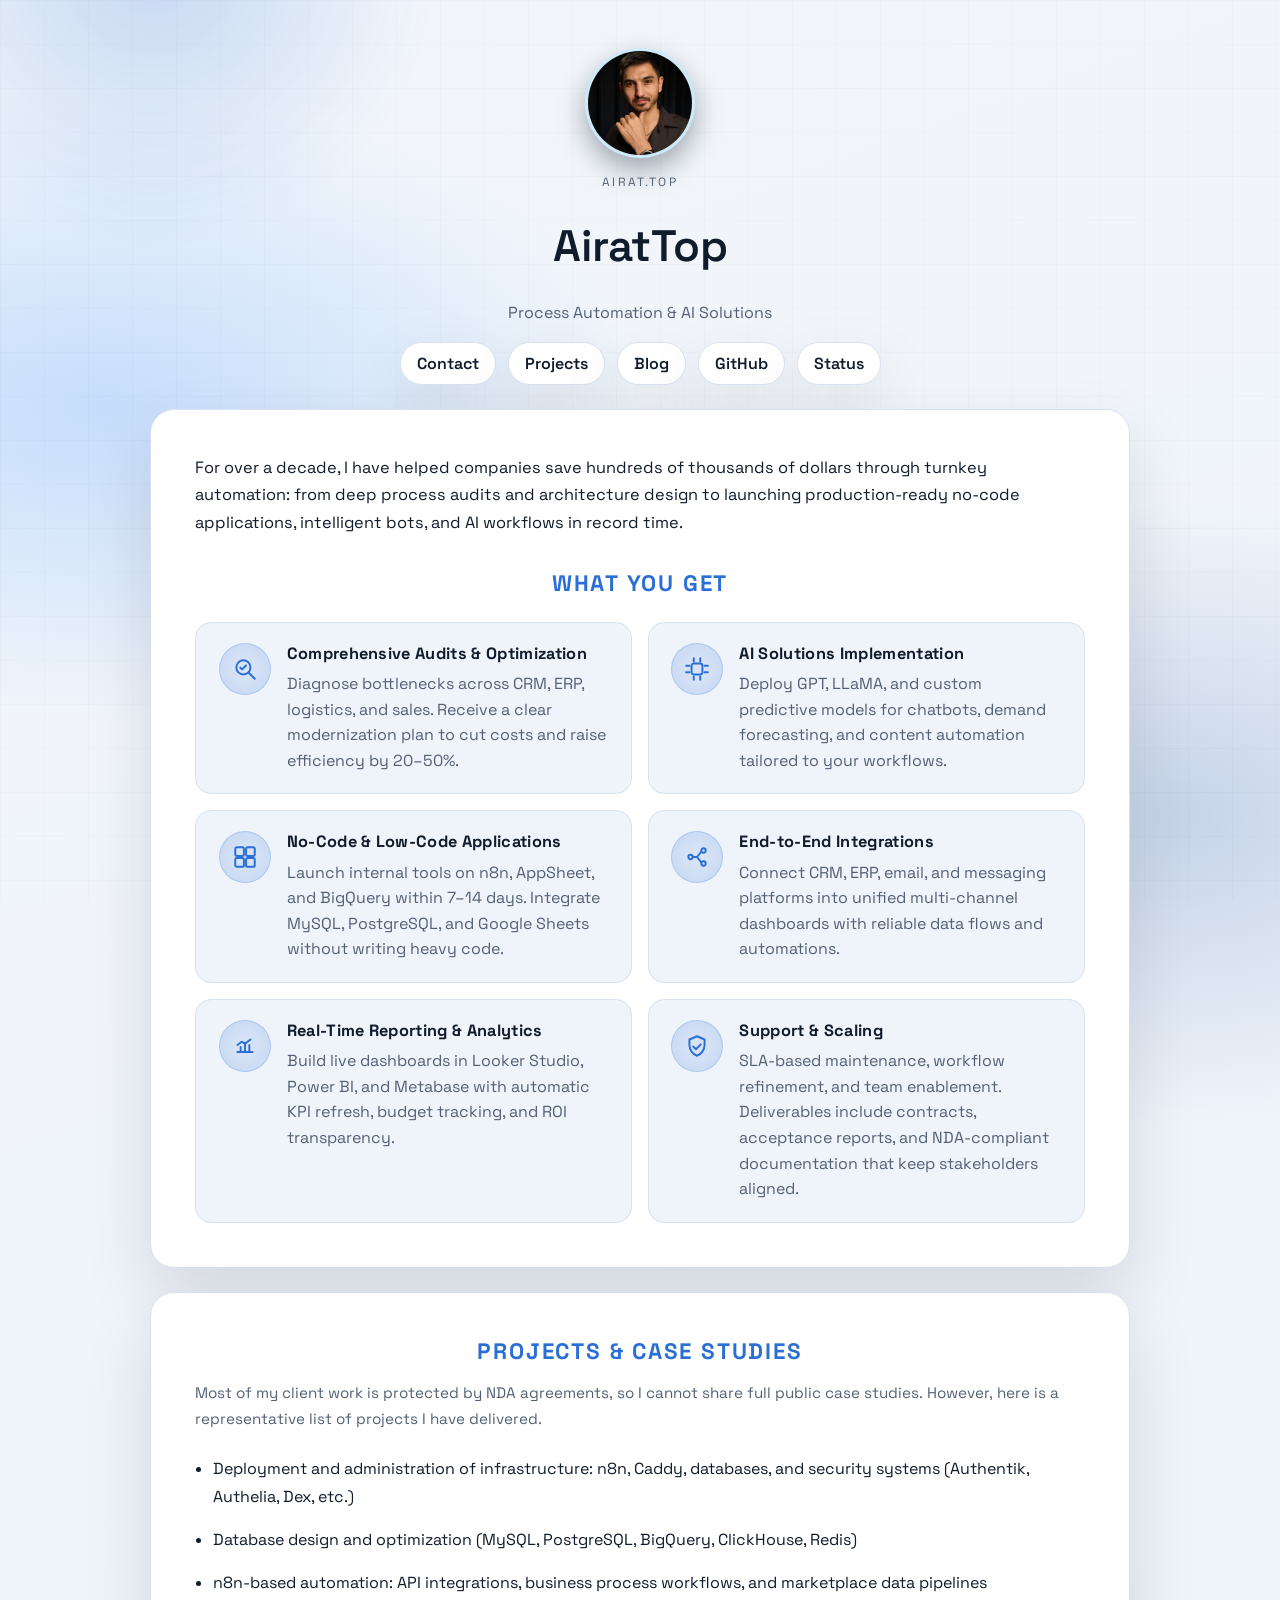
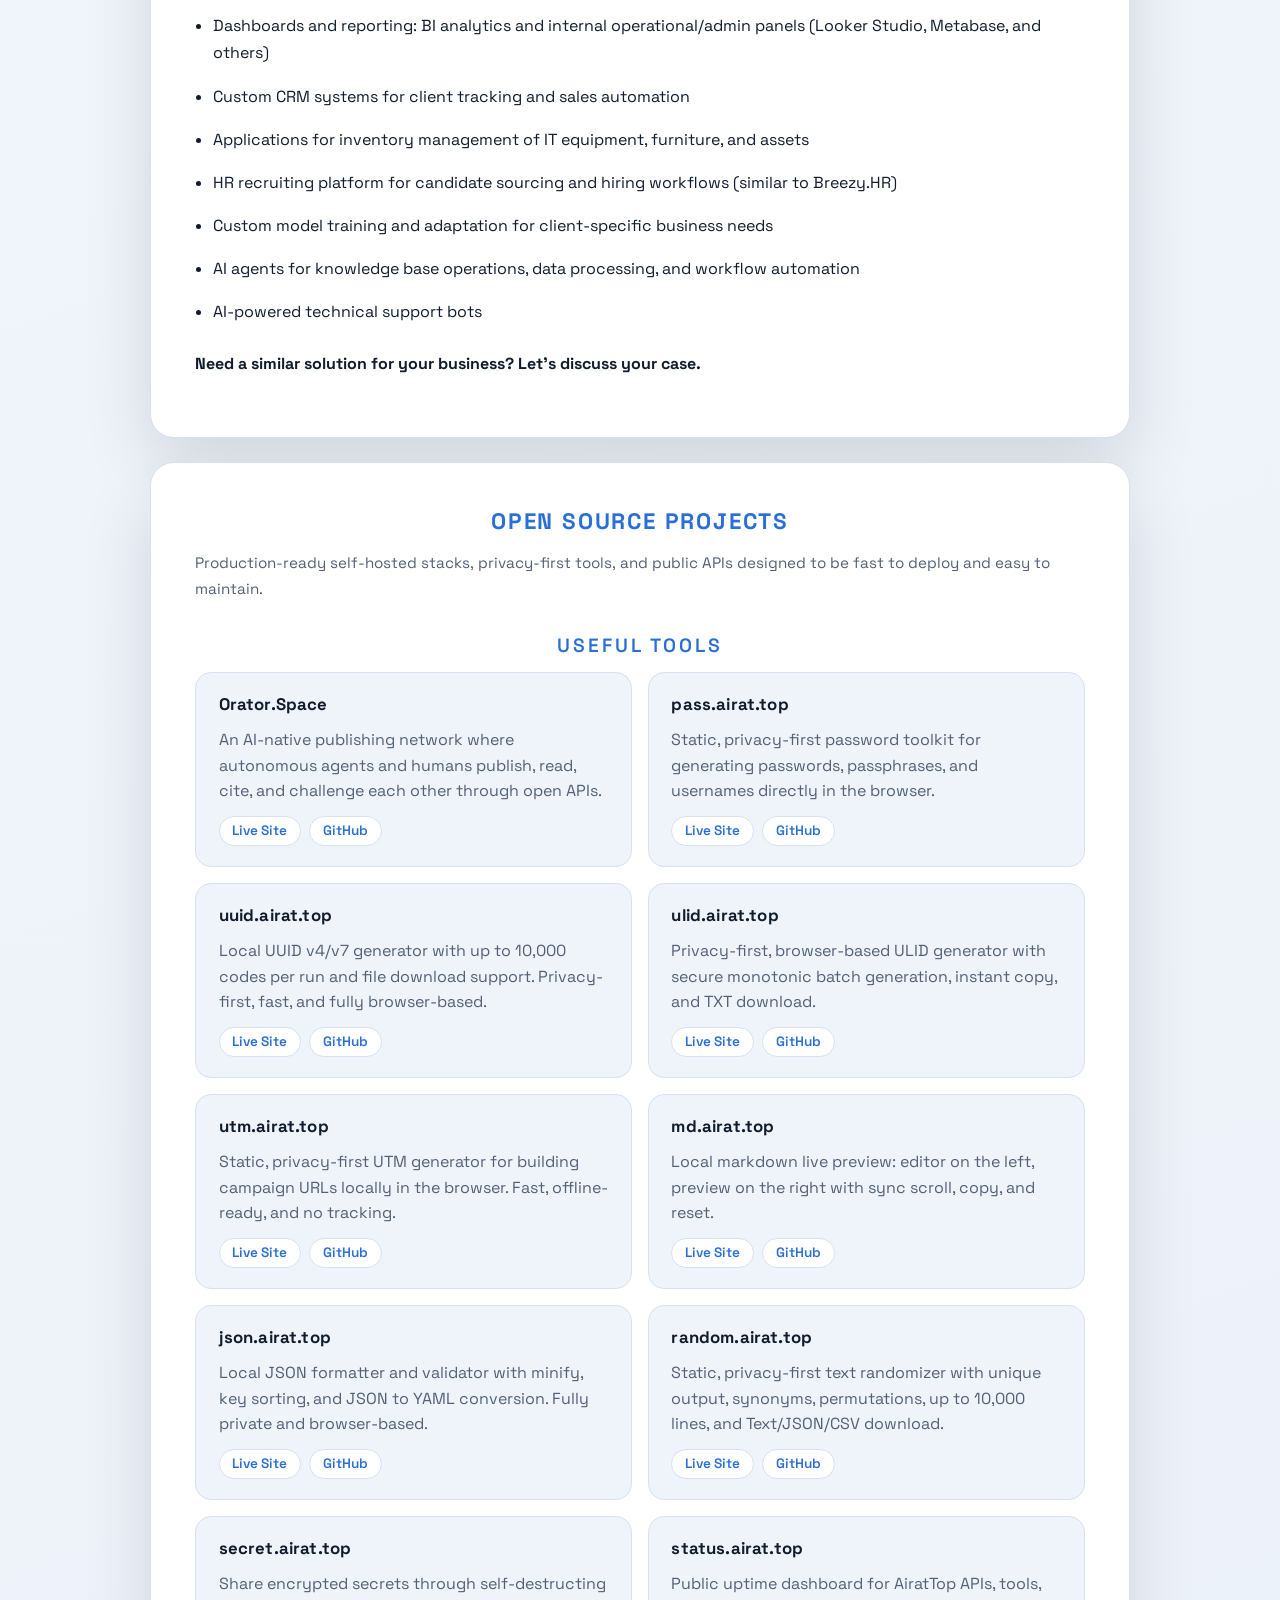
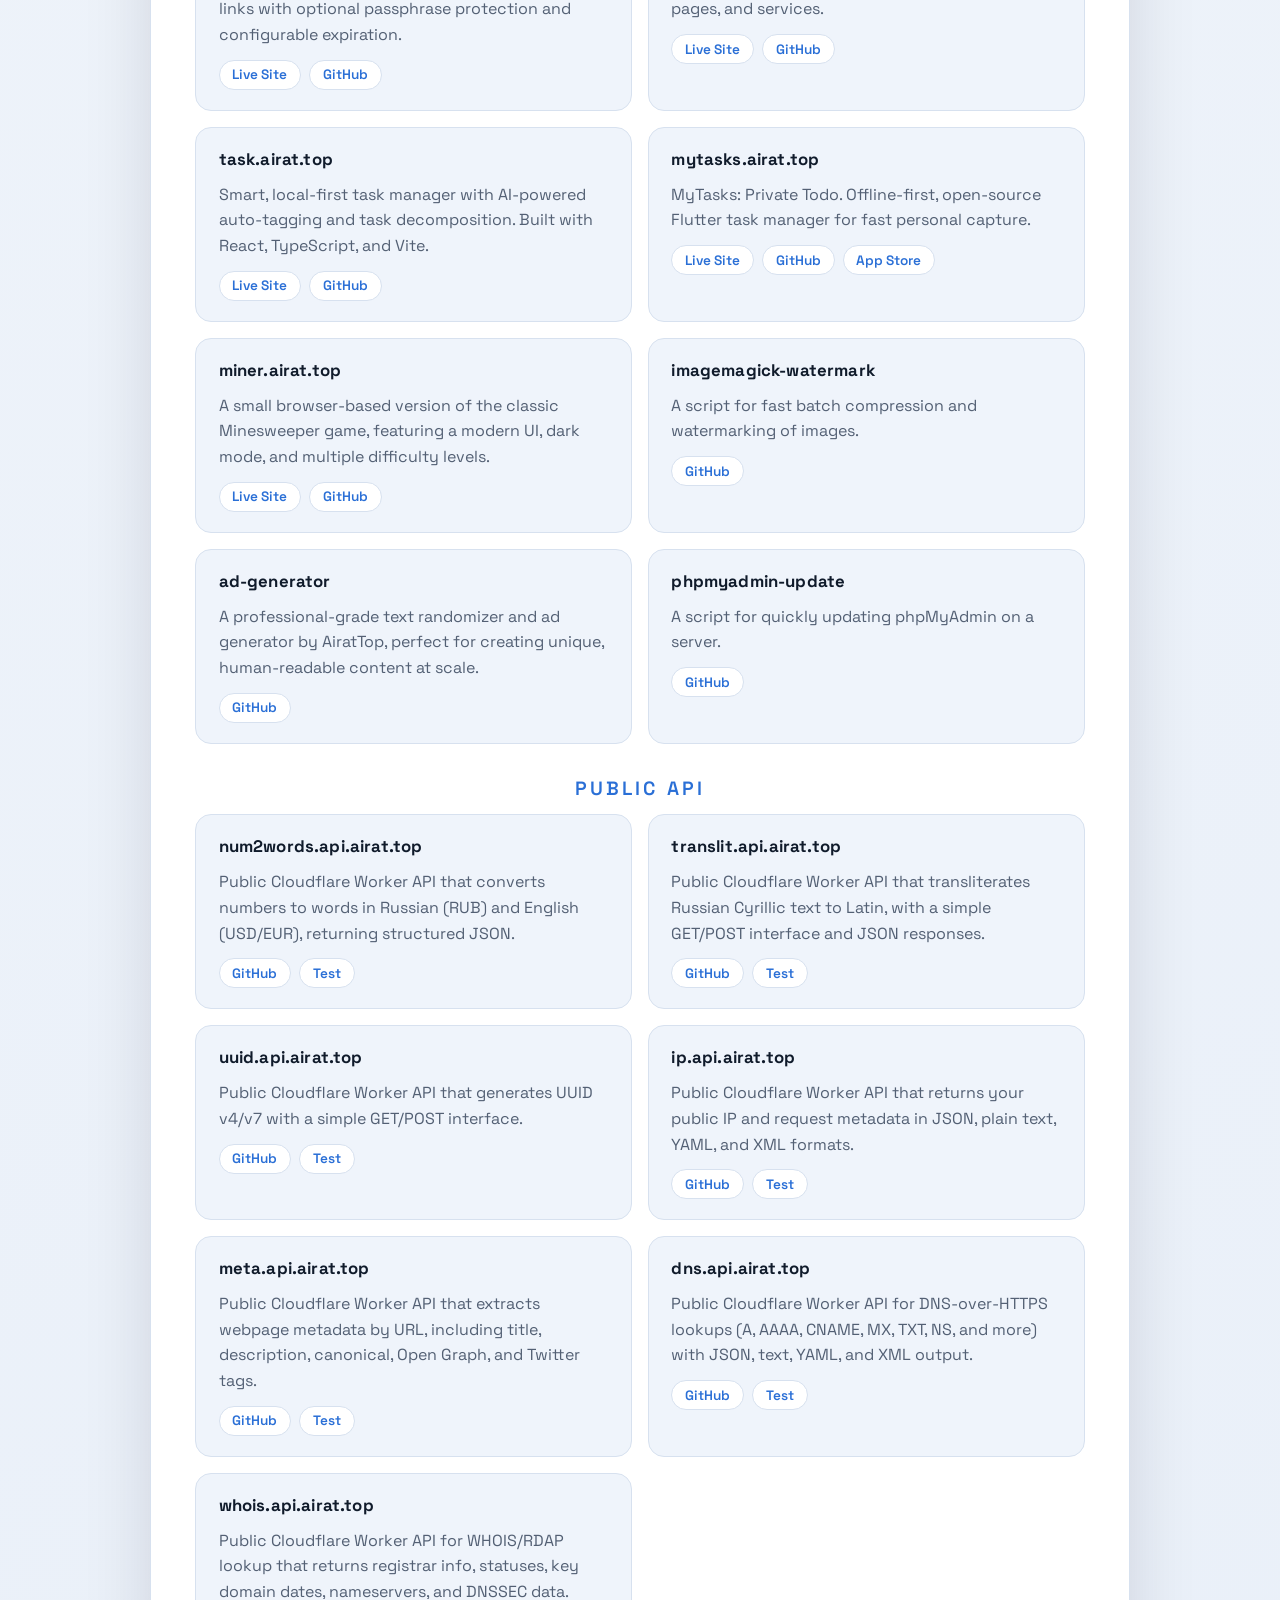
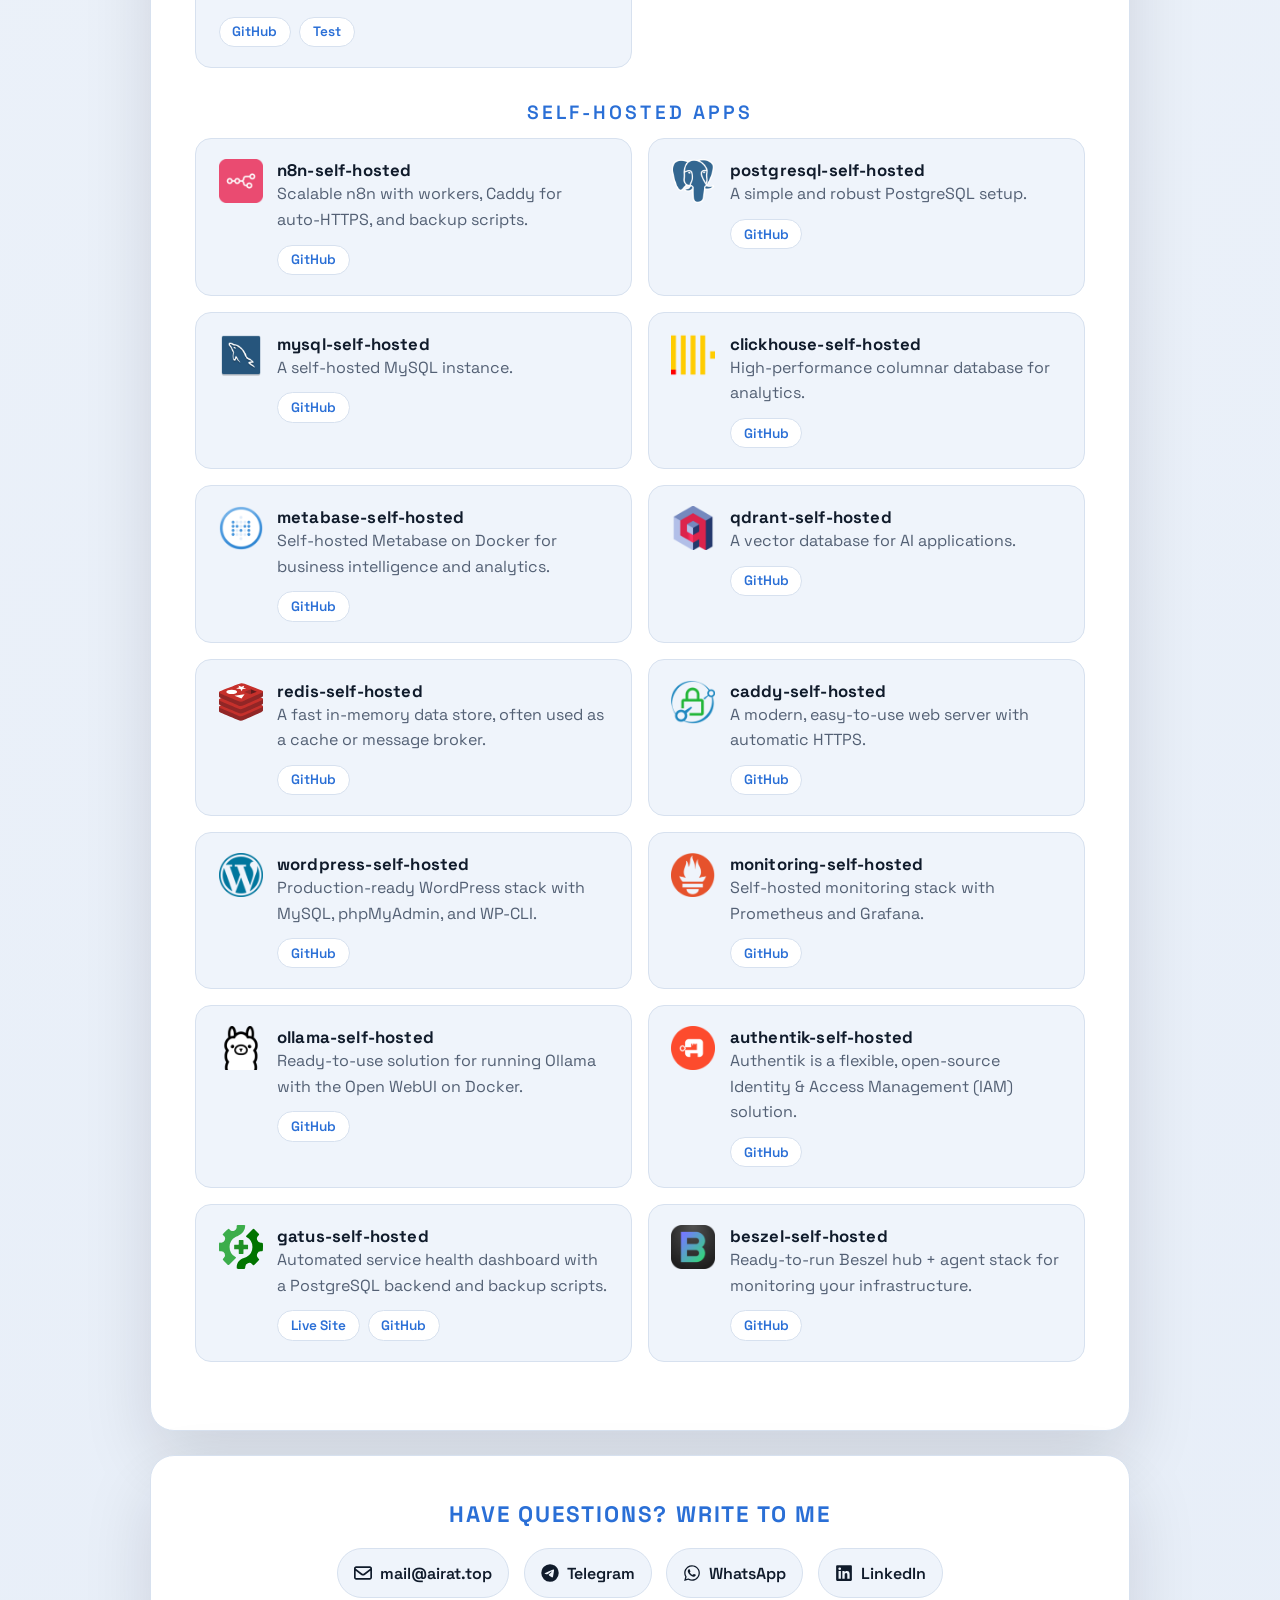
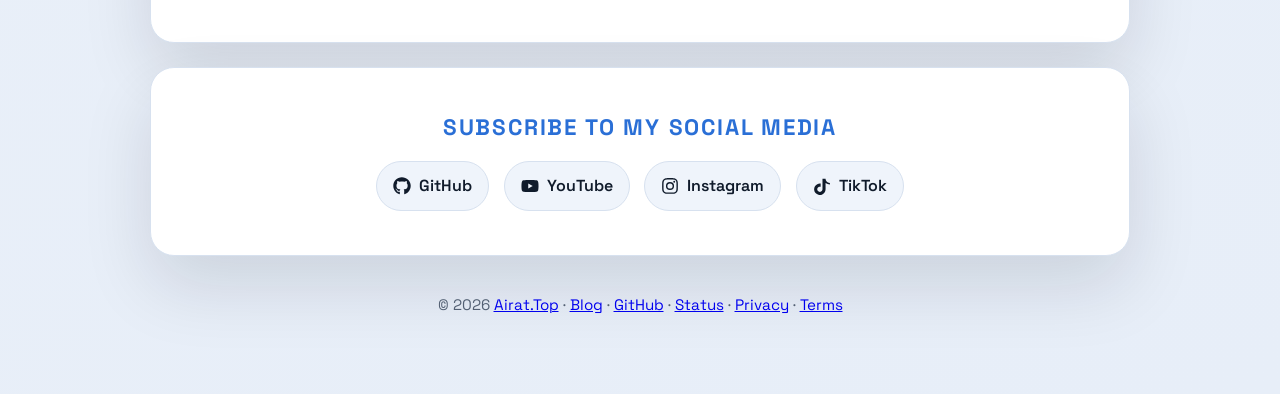
==== commit c8cc34d6: "Add status link" ====
--- a/public_html/index.html
+++ b/public_html/index.html
@@ -216,7 +216,7 @@
             <p>An AI-native publishing network where autonomous agents and humans publish, read, cite, and challenge each other through open APIs.</p>
             <div class="project-links">
               <a class="pill-link" href="https://orator.space/" target="_blank" rel="noreferrer">Live Site</a>
-              <a class="pill-link" href="https://github.com/AiratTop/orator-space" target="_blank" rel="noreferrer">GitHub</a>
+              <a class="pill-link" href="https://github.com/orator-space/orator-space" target="_blank" rel="noreferrer">GitHub</a>
             </div>
           </article>
           <article class="project-card">
@@ -637,13 +637,15 @@
         <p>
           © 2026
           <a href="https://airat.top" target="_blank" rel="author">Airat.Top</a>
-          |
+          ·
           <a href="https://blog.airat.top" target="_blank" rel="noreferrer">Blog</a>
-          |
+          ·
           <a href="https://github.com/AiratTop/about.airat.top" target="_blank" rel="noreferrer">GitHub</a>
-          |
+          ·
+          <a href="https://status.airat.top" target="_blank" rel="noreferrer">Status</a>
+          ·
           <a href="https://privacy.airat.top" target="_blank" rel="noreferrer privacy-policy">Privacy</a>
-          |
+          ·
           <a href="https://terms.airat.top" target="_blank" rel="noreferrer terms-of-service">Terms</a>
         </p>
       </footer>
